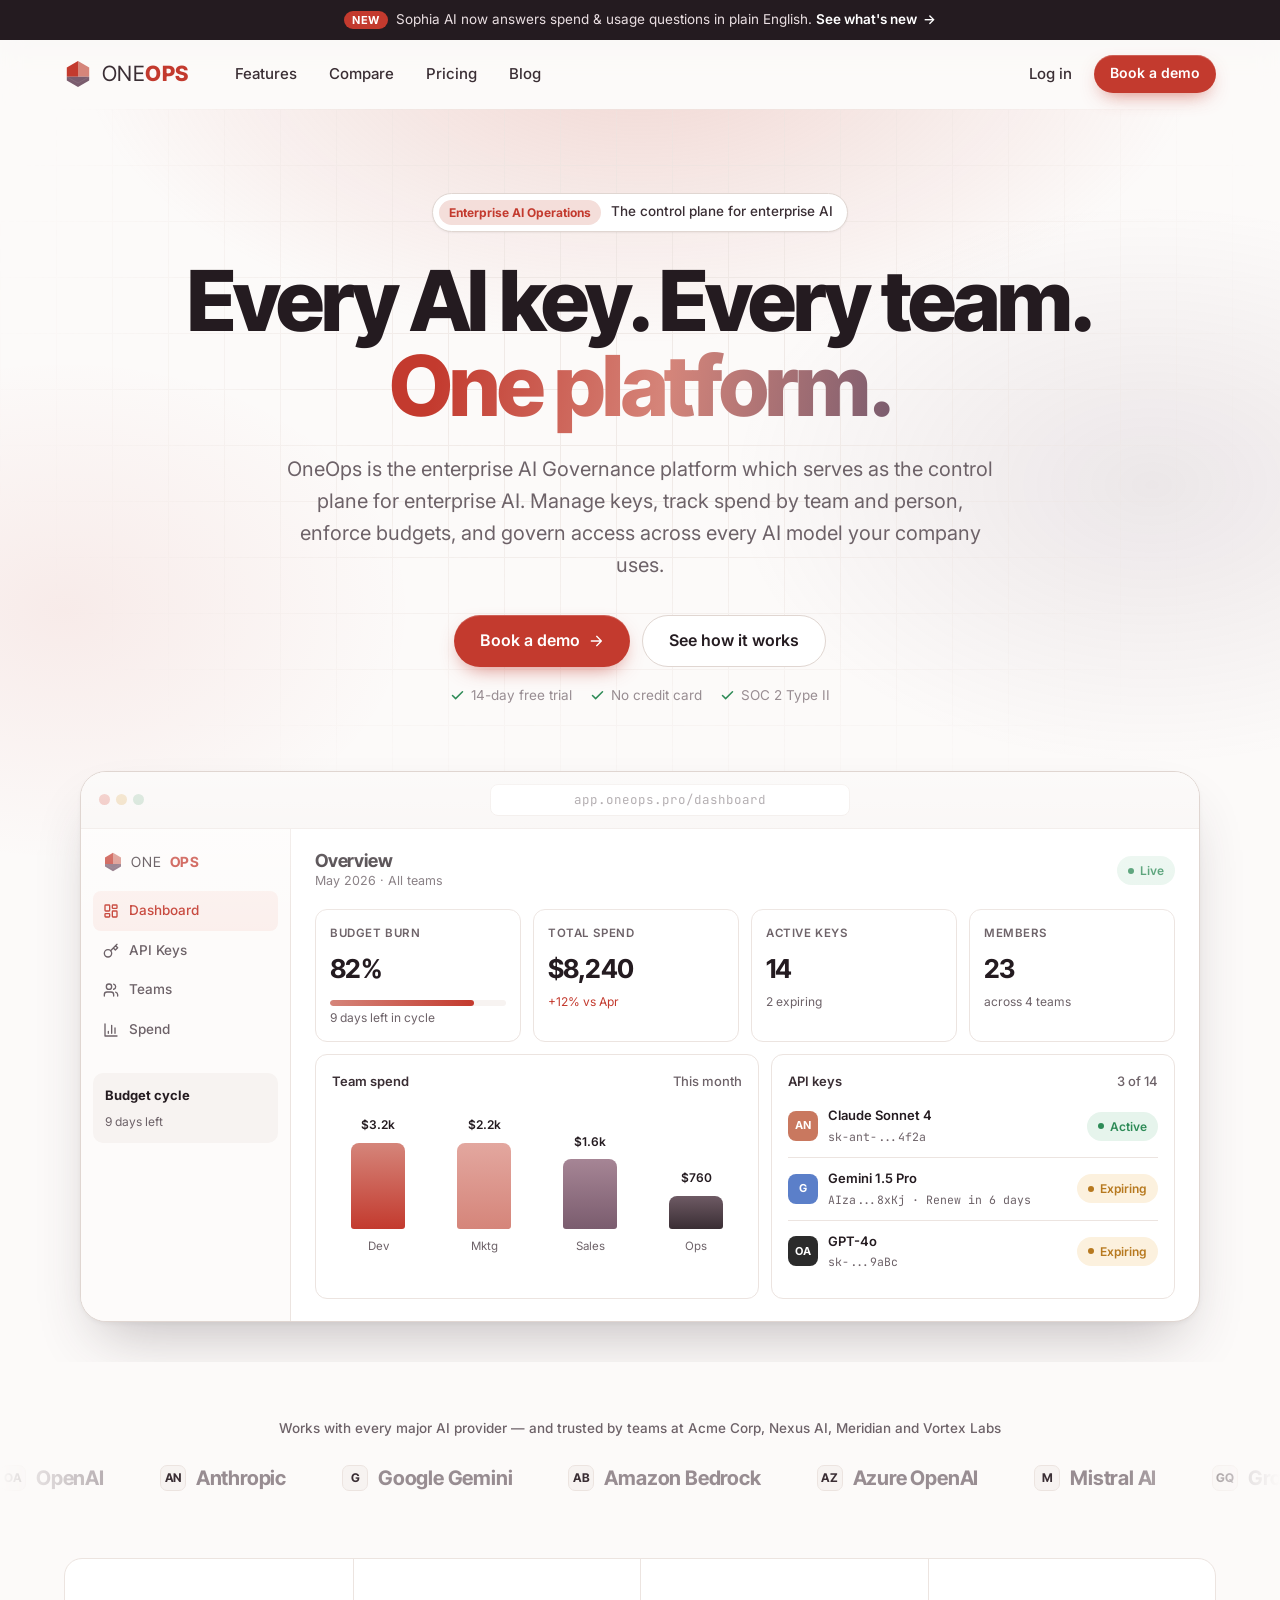
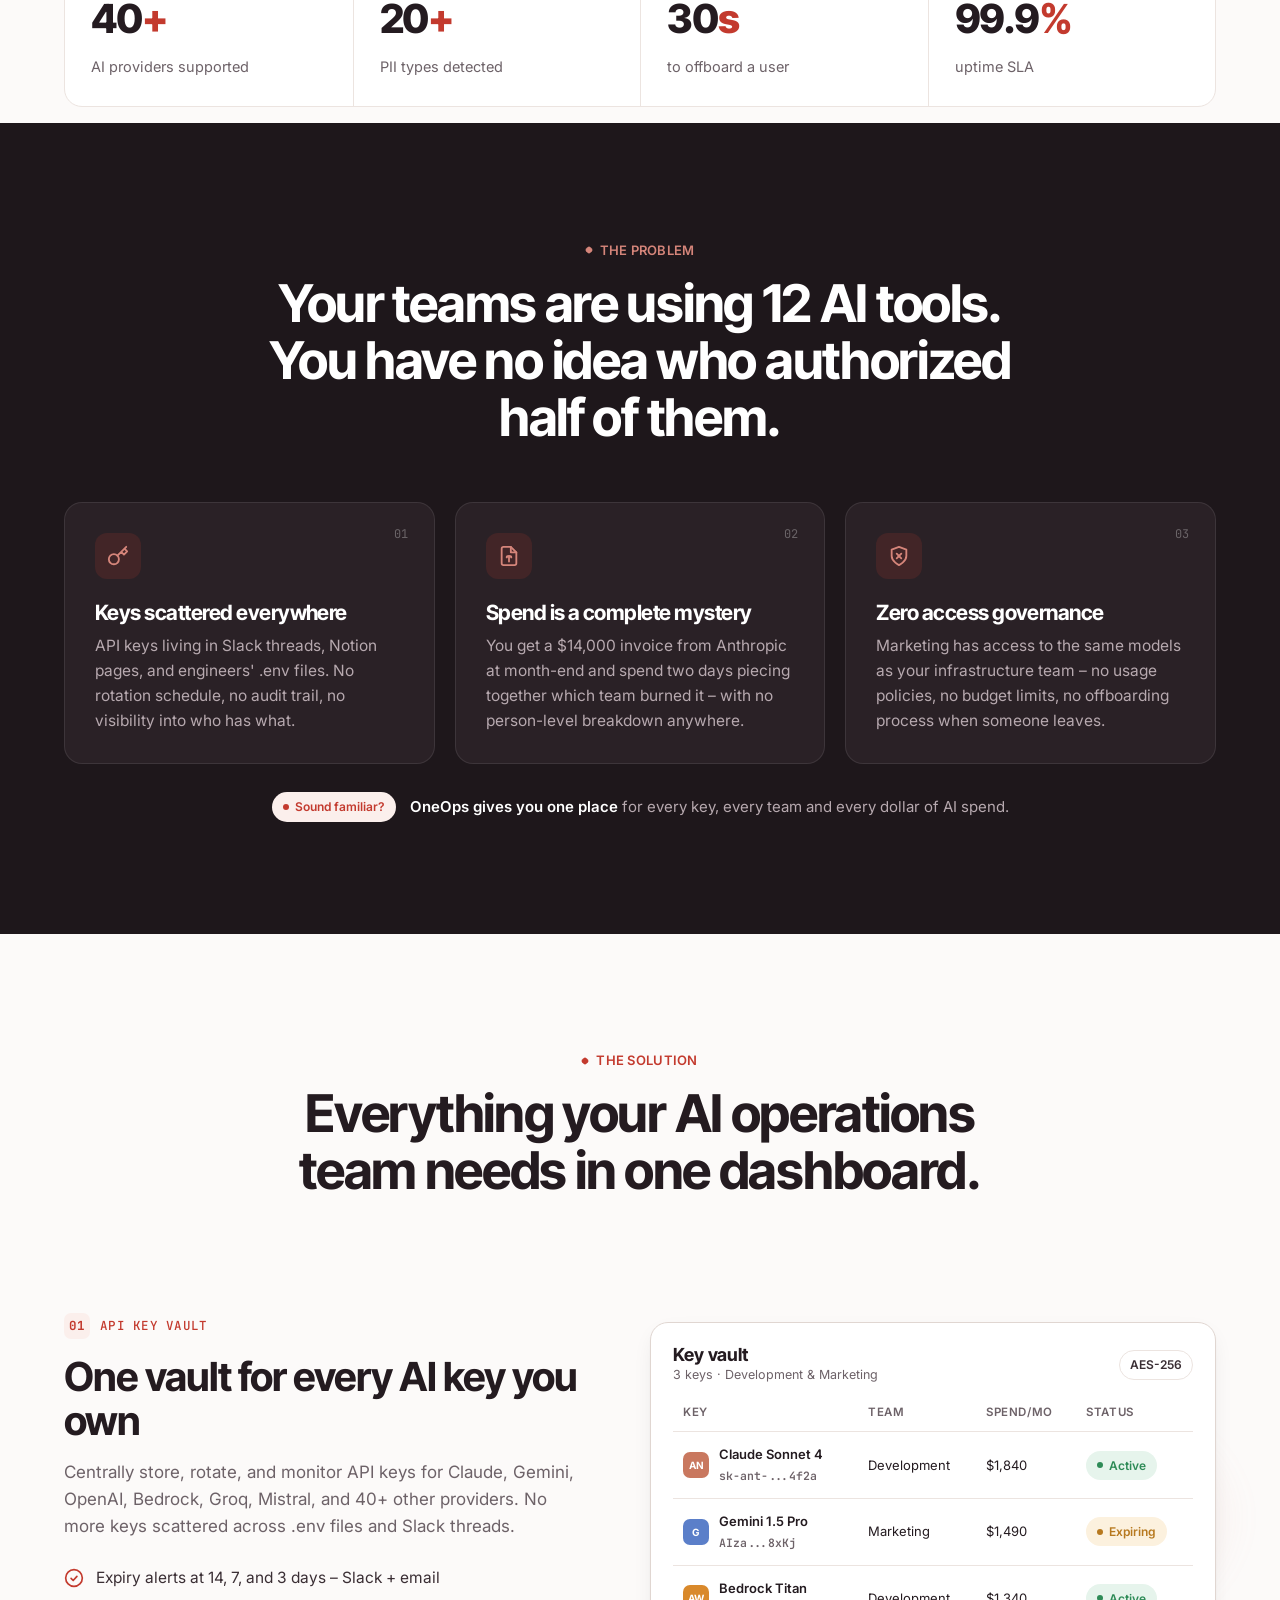
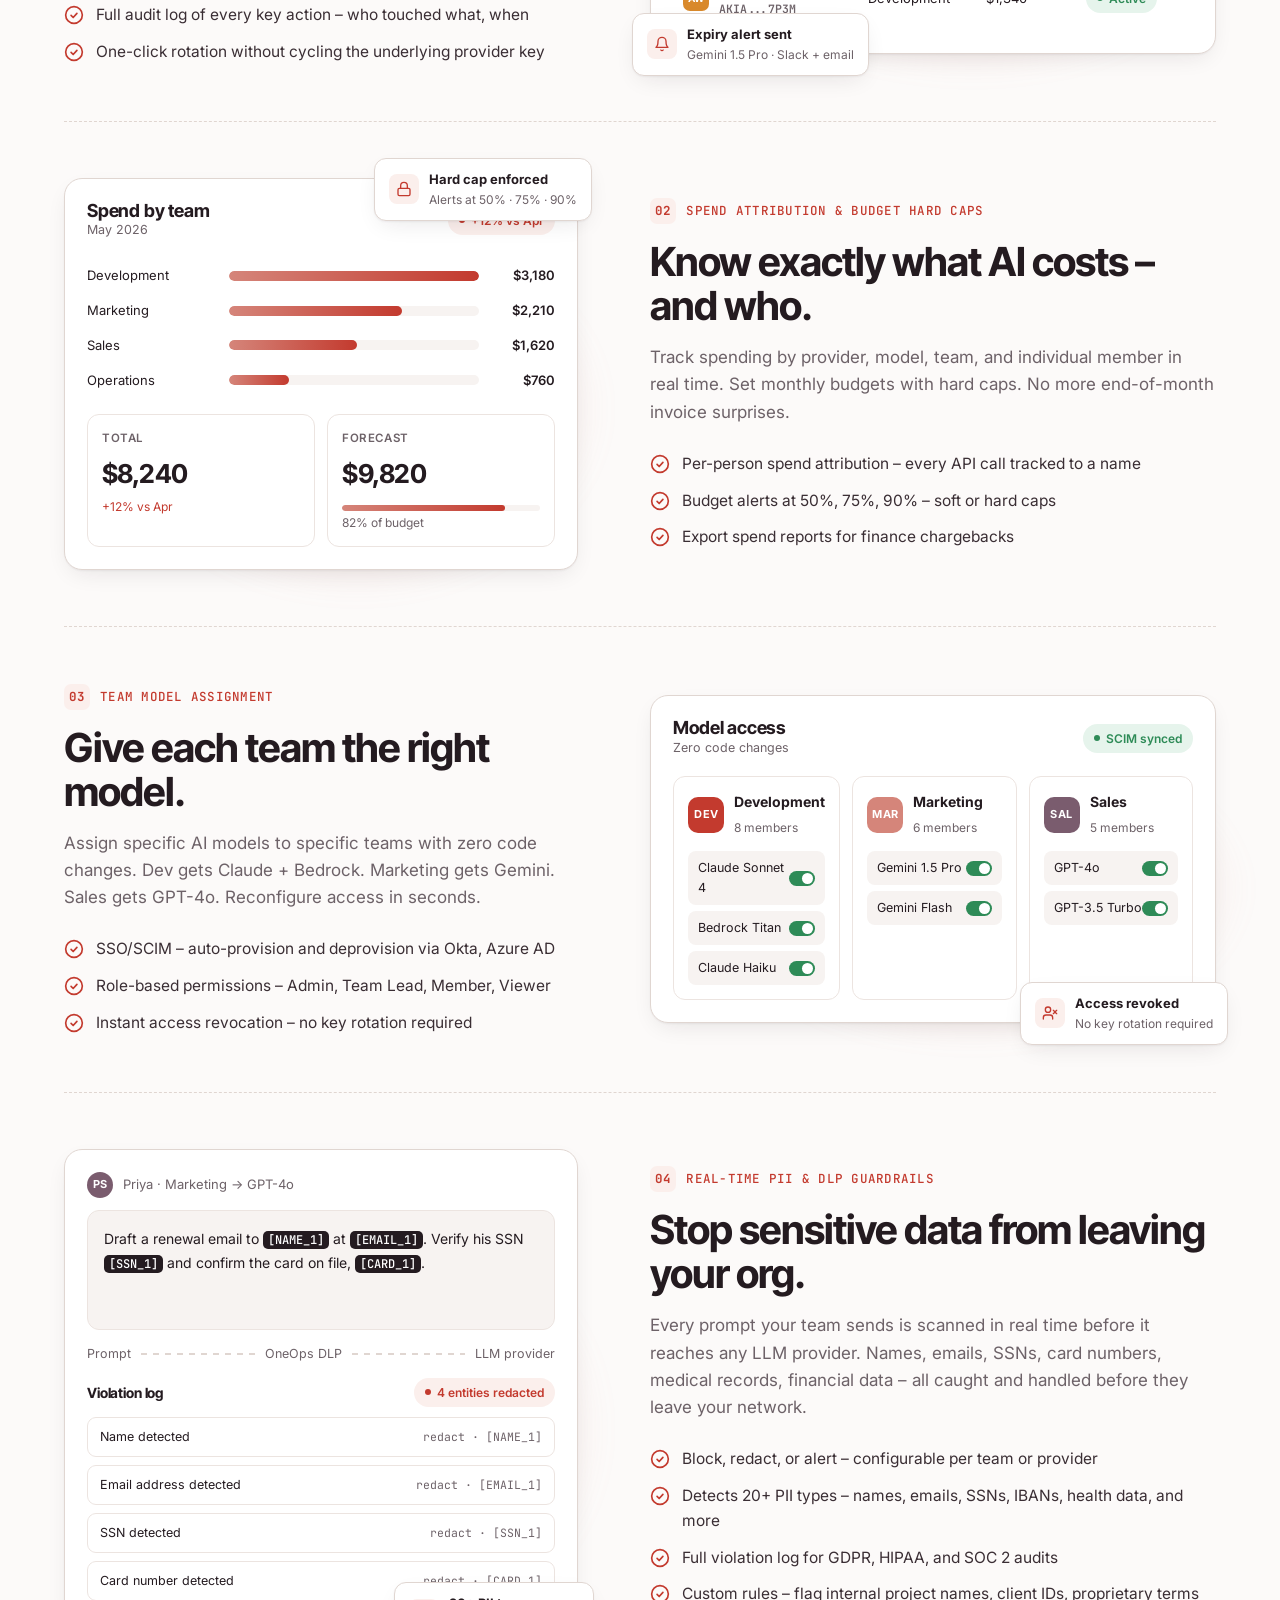
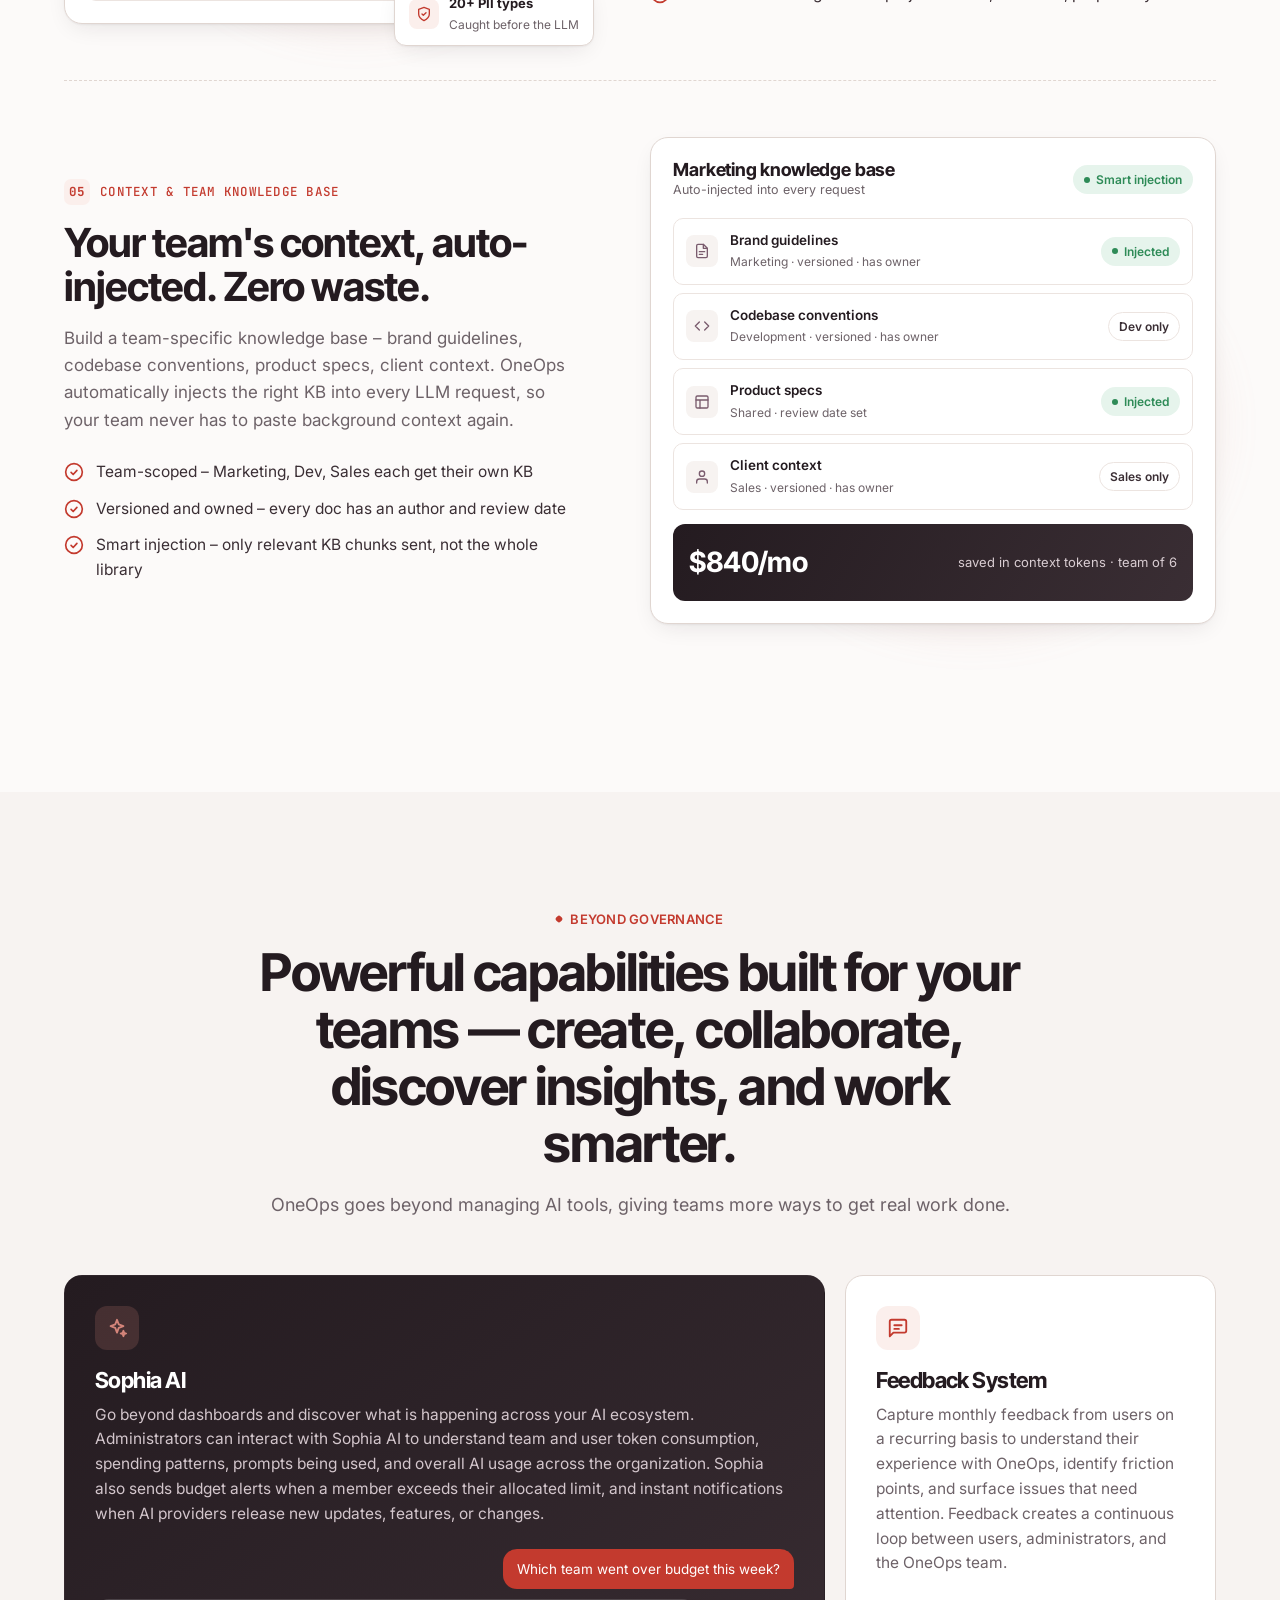
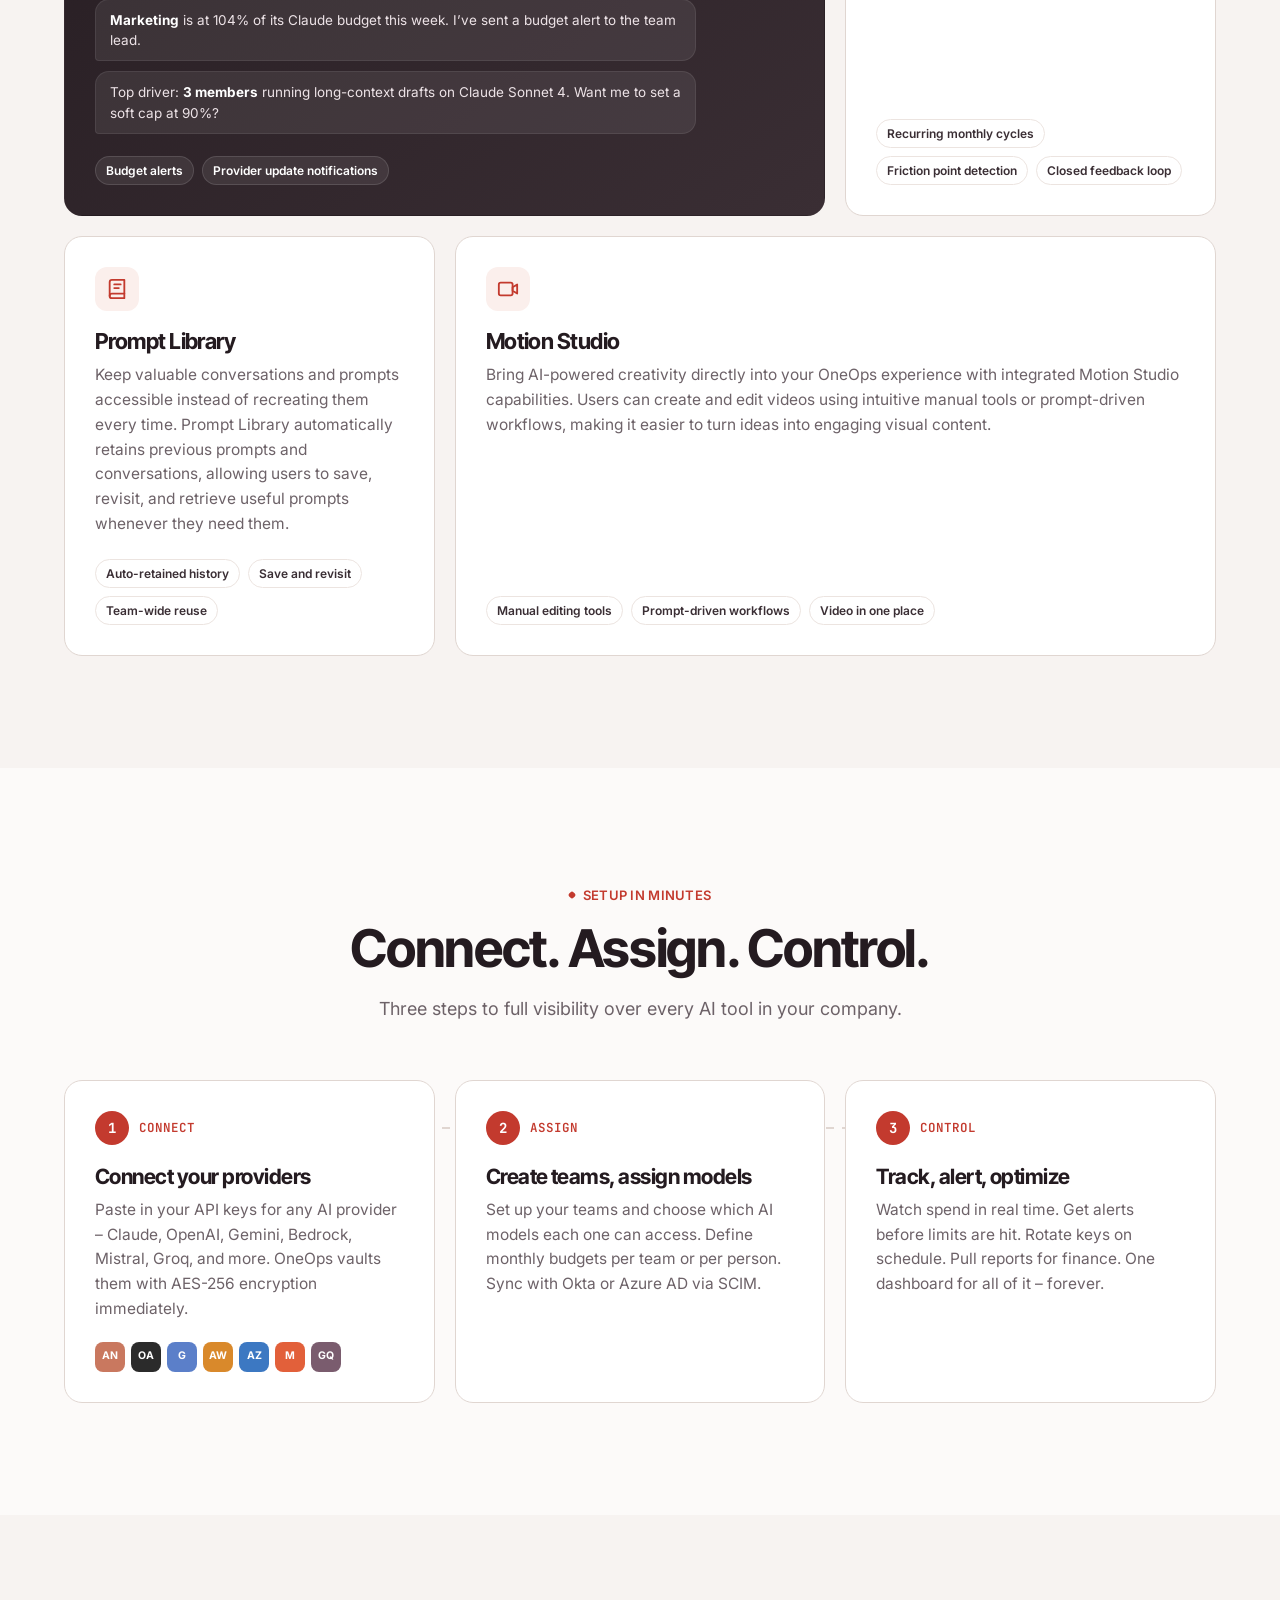
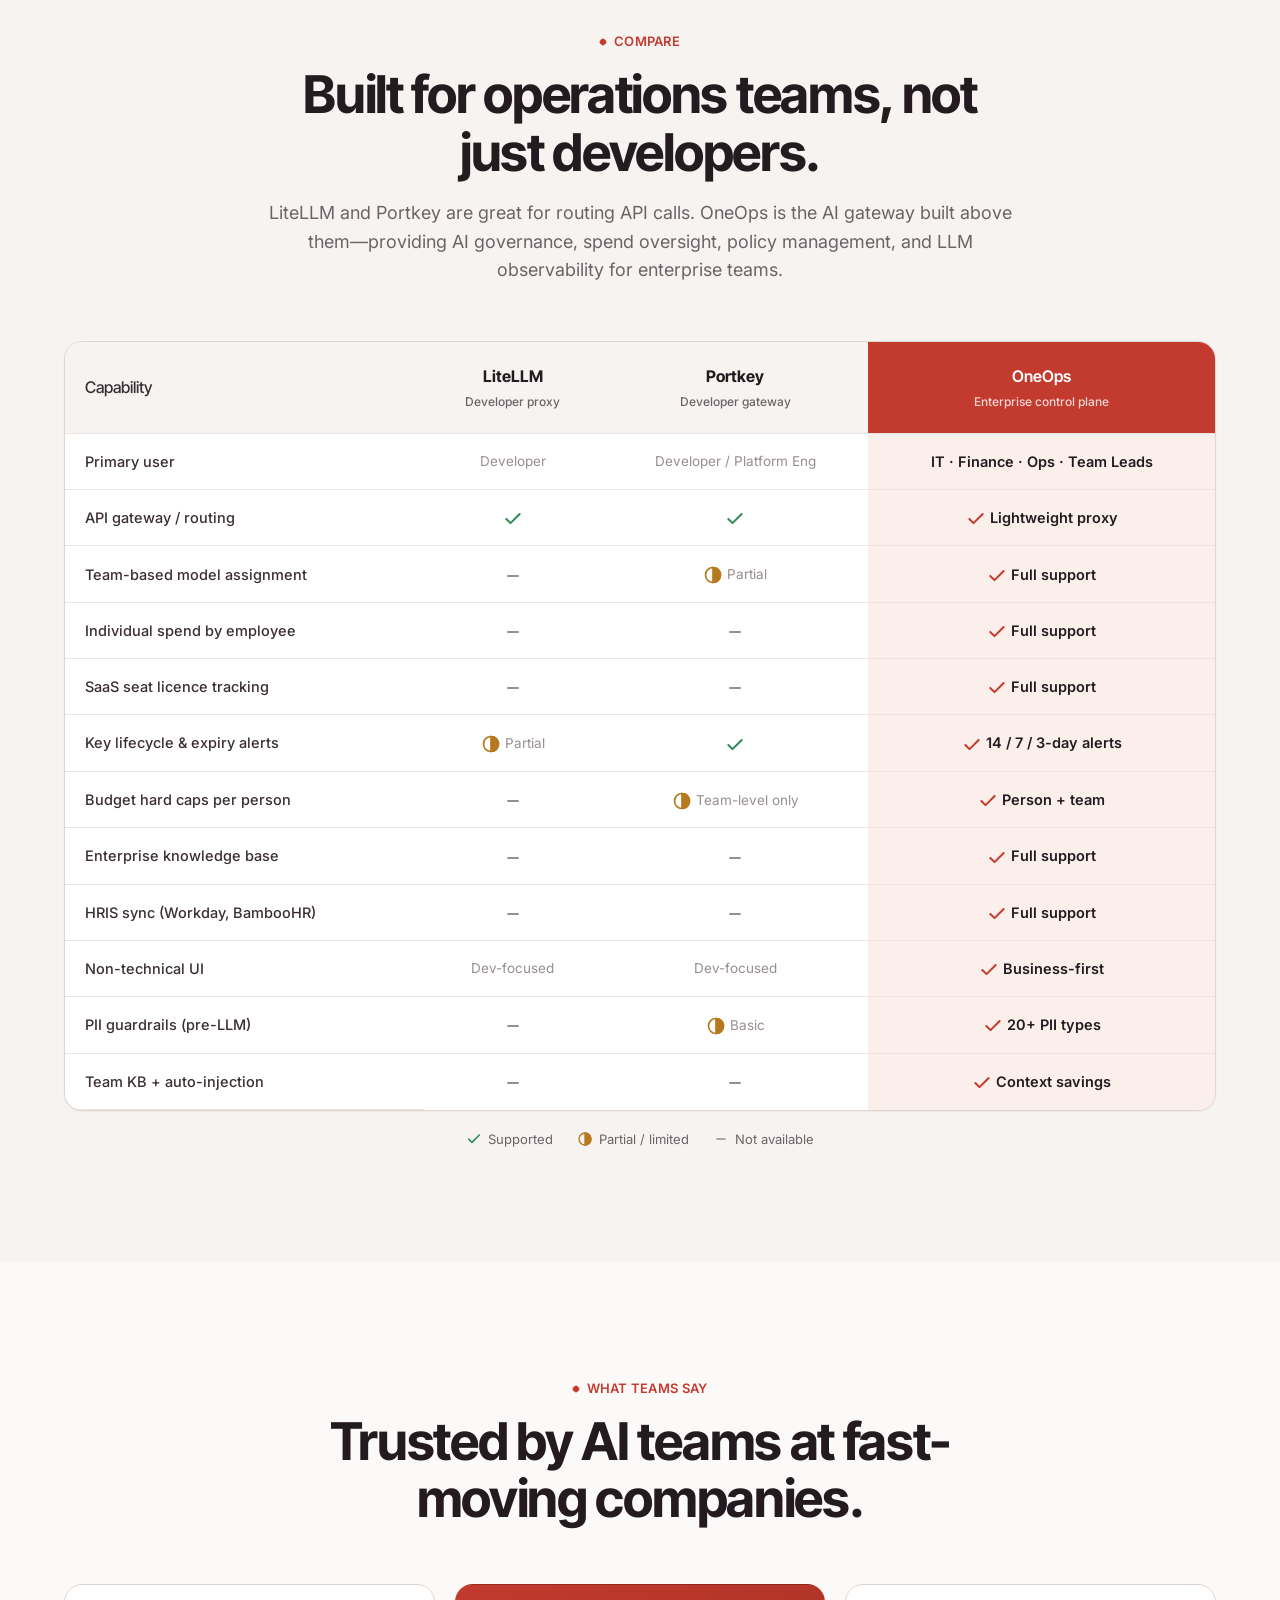
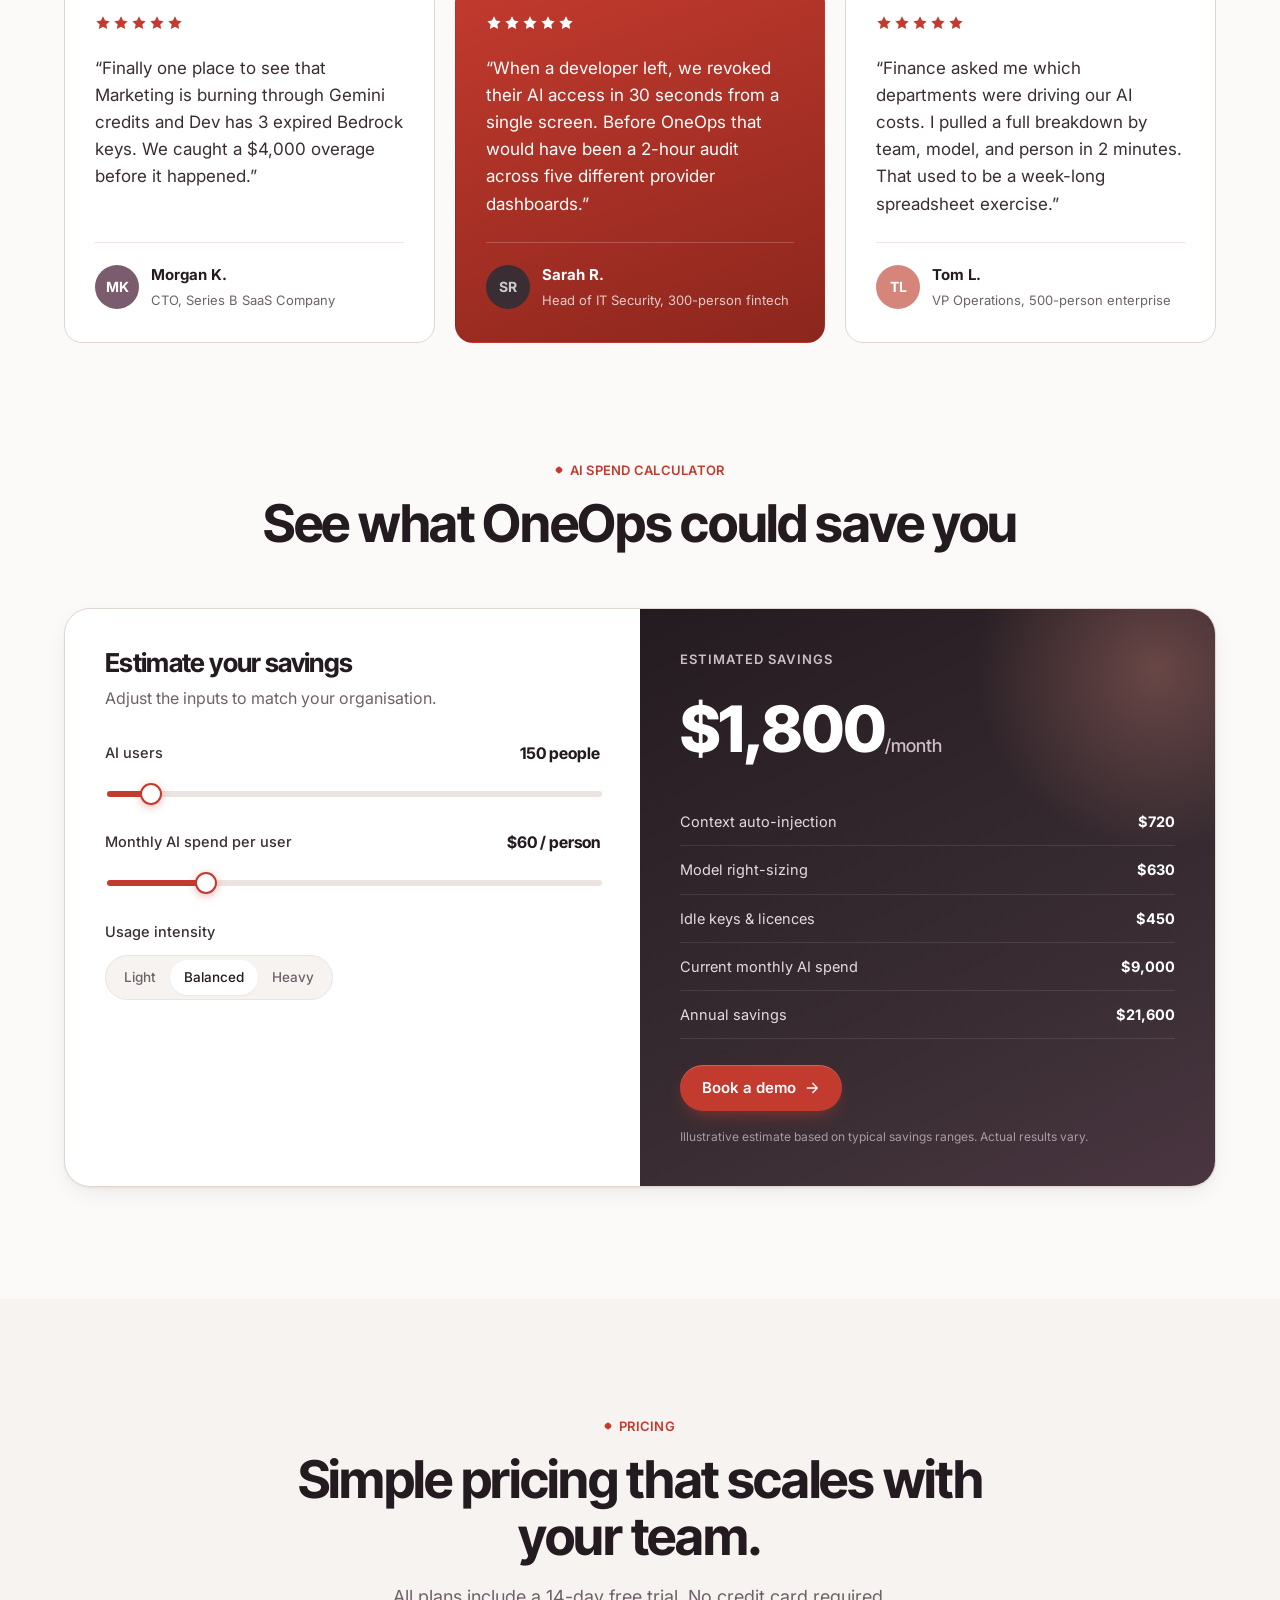
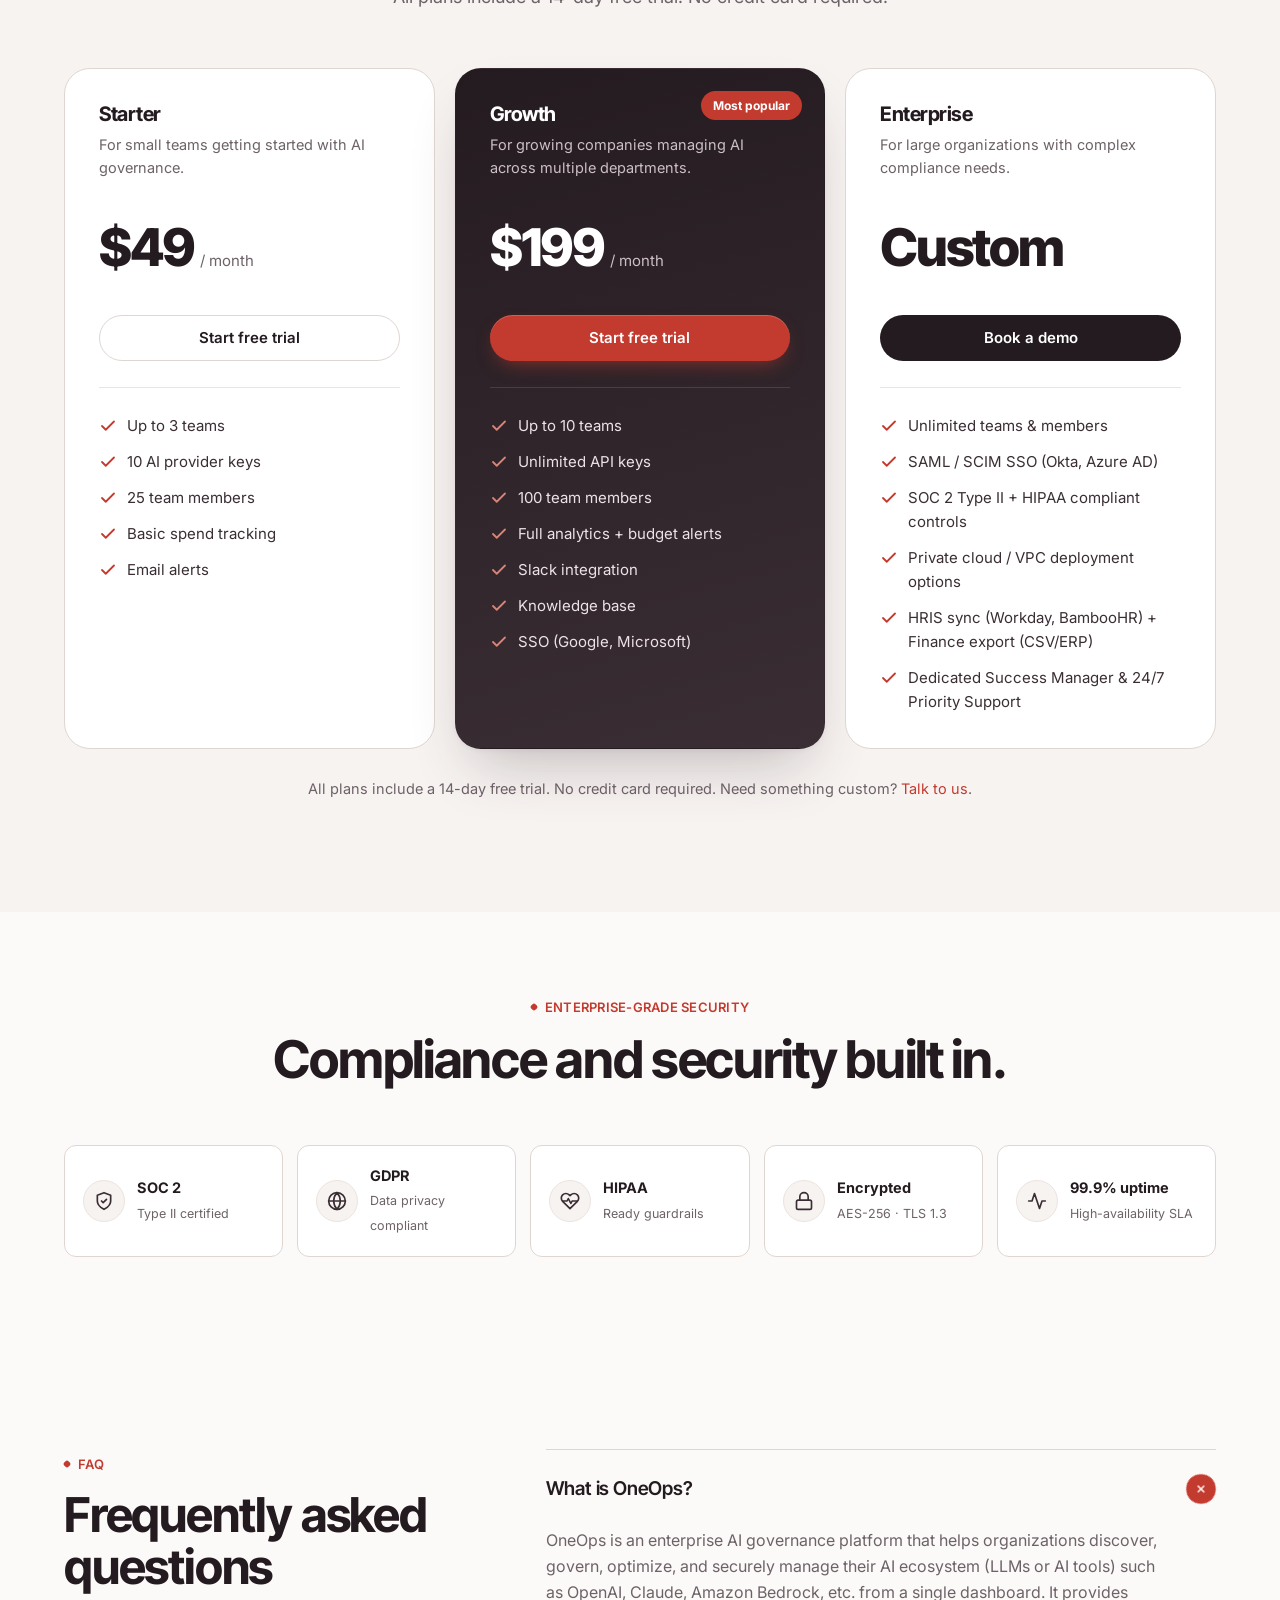
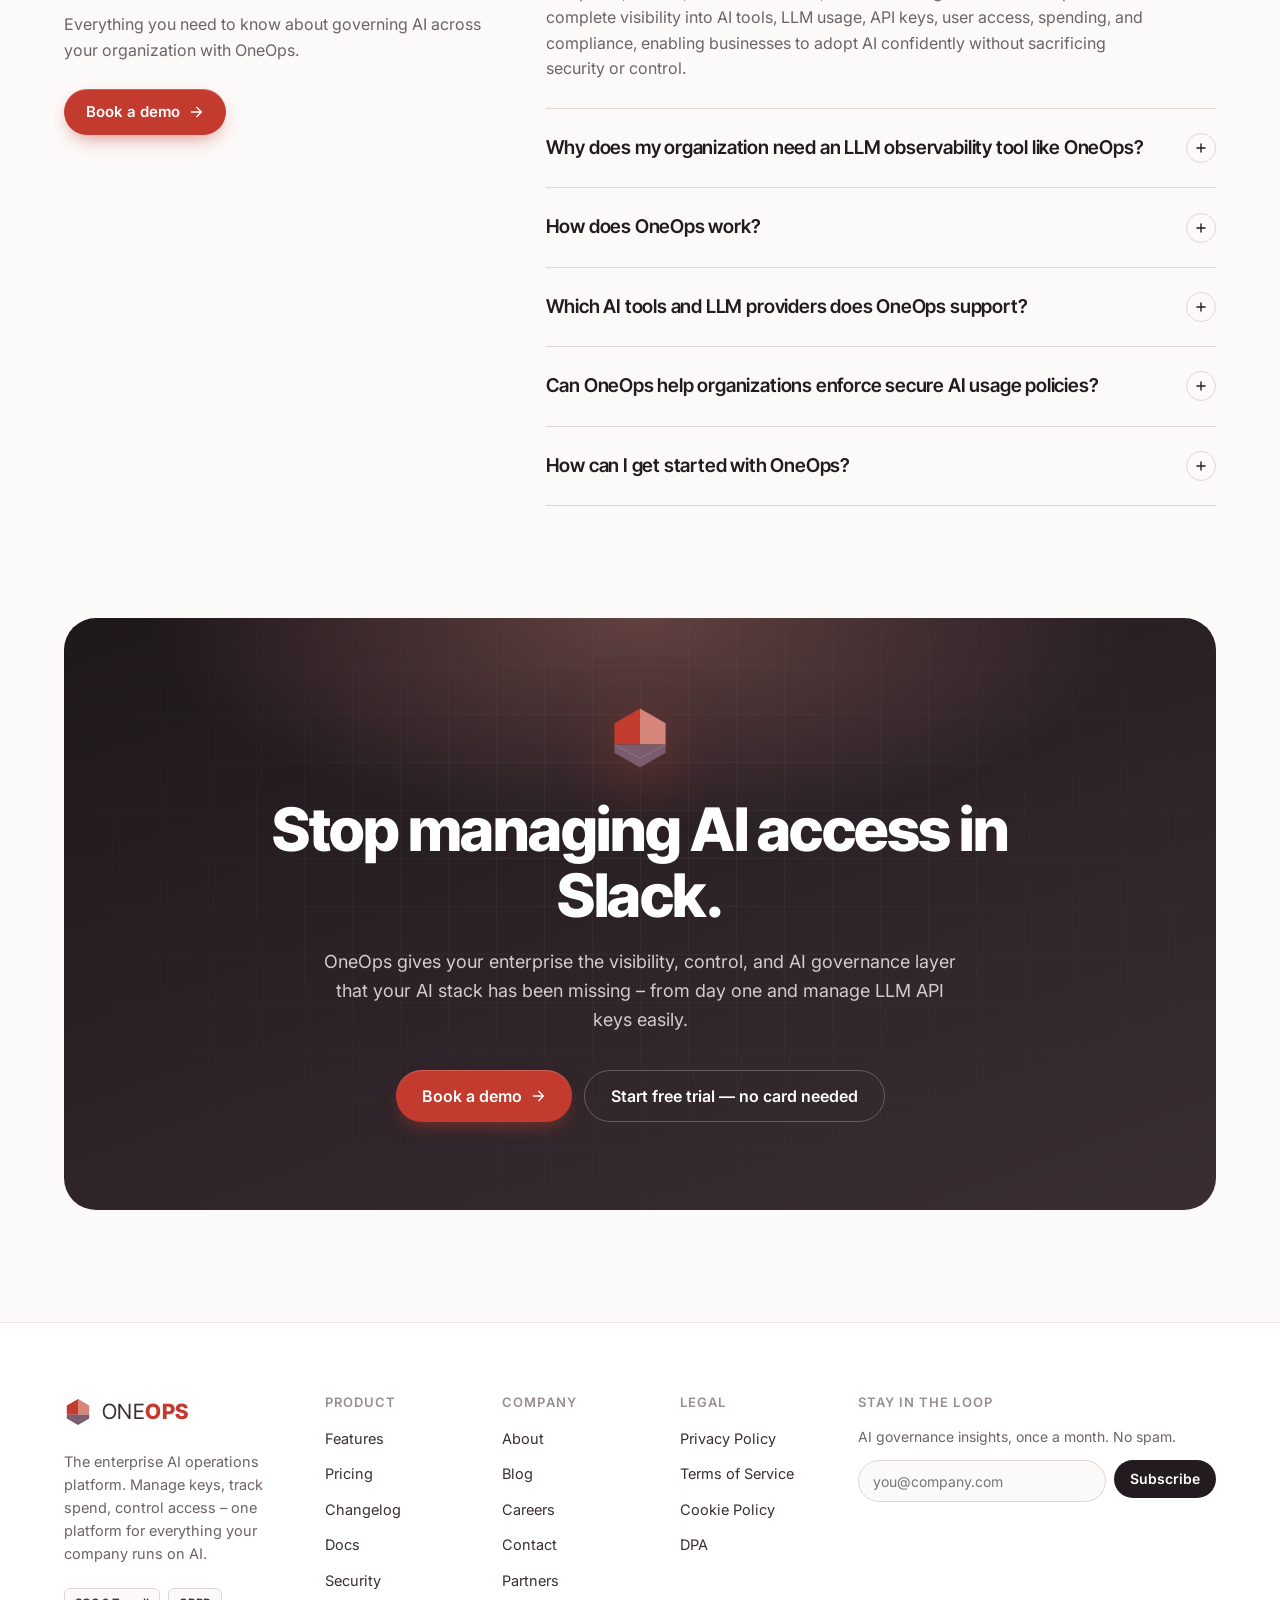
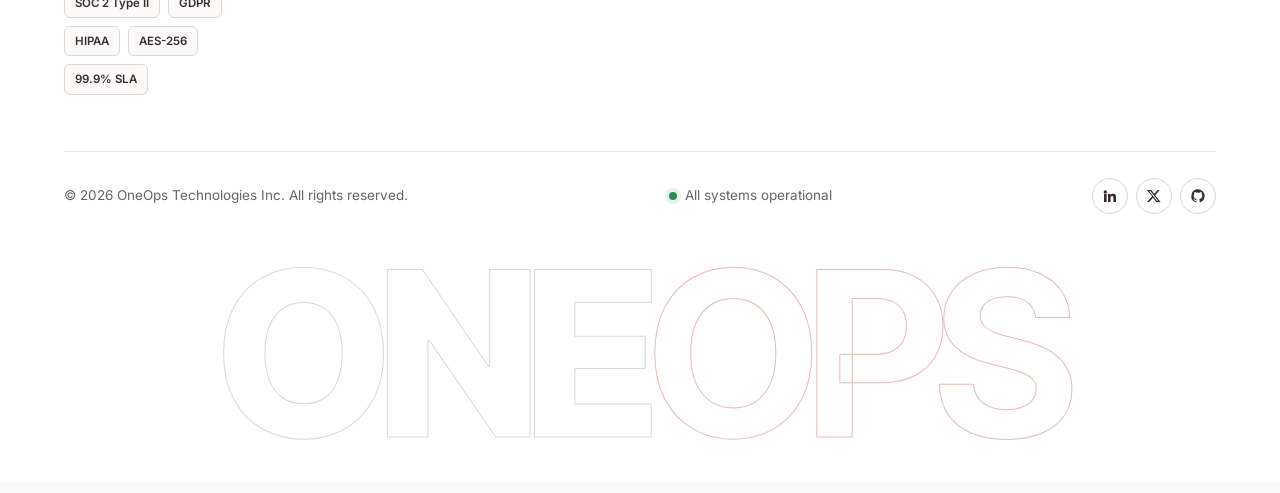
==== index.html @ 37ca9981 "Add OneOps marketing website (HTML/CSS/JS) Static site for OneOps, the enterprise AI governance plat" ====
<!DOCTYPE html>
<html lang="en">
<head>
<meta charset="utf-8">
<meta name="viewport" content="width=device-width, initial-scale=1">
<title>OneOps | Enterprise AI Governance Platform</title>
<meta name="description" content="OneOps is an AI governance platform designed to help organizations manage LLMs and AI tools responsibly, ensuring visibility, governance, and operational efficiency.">
<meta name="theme-color" content="#C33A2E">
<link rel="canonical" href="https://oneops.pro/">
<meta property="og:type" content="website">
<meta property="og:site_name" content="OneOps">
<meta property="og:url" content="https://oneops.pro/">
<meta property="og:title" content="OneOps | Enterprise AI Governance Platform">
<meta property="og:description" content="Every AI key. Every team. One platform. Manage keys, track spend by team and person, enforce budgets, and govern access across every AI model your company uses.">
<meta property="og:image" content="img/oneops-logo.png">
<meta name="twitter:card" content="summary_large_image">
<meta name="twitter:title" content="OneOps | Enterprise AI Governance Platform">
<meta name="twitter:description" content="OneOps is an AI governance platform designed to help organizations manage LLMs and AI tools responsibly, ensuring visibility, governance, and operational efficiency.">
<link rel="icon" type="image/png" href="img/favicon.png">
<link rel="preconnect" href="https://fonts.googleapis.com">
<link rel="preconnect" href="https://fonts.gstatic.com" crossorigin>
<link href="https://fonts.googleapis.com/css2?family=Inter:wght@400;500;600;700&family=Inter+Tight:wght@500;600;700;800&family=JetBrains+Mono:wght@400;500;600&display=swap" rel="stylesheet">
<link rel="stylesheet" href="css/style.css">
<script src="js/main.js" defer></script>
</head>
<body>

<div class="announce">
  <span class="tag">NEW</span><span class="hide-sm">Sophia AI now answers spend &amp; usage questions in plain English. </span><a href="index.html#beyond">See what's new <span aria-hidden="true">→</span></a>
</div>
<header class="nav" id="nav">
  <div class="container nav-inner">
    <a class="logo" href="index.html" aria-label="OneOps home">
      <svg viewBox="0 0 100 100" aria-hidden="true"><path d="M50 4 L90 27 L90 60 L50 60 Z" fill="#D5857A"/><path d="M50 4 L10 27 L10 60 L50 60 Z" fill="#C33A2E"/><path d="M10 60 L50 60 L90 60 L90 73 L50 96 L10 73 Z" fill="#7A5C6E"/><path d="M10 60 L50 82 L90 60" fill="none" stroke="#fff" stroke-opacity=".18" stroke-width="1.5"/></svg>
      <span>ONE</span><b>OPS</b>
    </a>
    <nav class="nav-links" aria-label="Primary">
      <a href="features.html">Features</a>
      <a href="index.html#compare">Compare</a>
      <a href="index.html#pricing">Pricing</a>
      <a href="blog.html">Blog</a>
    </nav>
    <div class="nav-cta">
      <a class="login" href="https://app.oneops.pro">Log in</a>
      <button class="btn btn-primary btn-sm" data-open-demo>Book a demo</button>
    </div>
    <button class="nav-toggle" aria-label="Open menu" aria-expanded="false"><span></span></button>
  </div>
</header>

<main id="main">

<!-- ================= HERO ================= -->
<section class="hero" aria-labelledby="hero-title">
  <div class="hero-bg"></div>
  <div class="hero-grid"></div>
  <div class="container">
    <div class="hero-copy">
      <span class="pill"><span class="dot">Enterprise AI Operations</span>The control plane for enterprise AI</span>
      <h1 id="hero-title">Every AI key. Every team. <span class="grad-text">One platform.</span></h1>
      <p class="lede">OneOps is the enterprise AI Governance platform which serves as the control plane for enterprise AI. Manage keys, track spend by team and person, enforce budgets, and govern access across every AI model your company uses.</p>
      <div class="hero-ctas">
        <button class="btn btn-primary" data-open-demo>Book a demo <svg viewBox="0 0 24 24" fill="none" stroke="currentColor" stroke-width="2" stroke-linecap="round" stroke-linejoin="round" aria-hidden="true"><path d="M5 12h14M13 5l7 7-7 7"/></svg></button>
        <a class="btn btn-ghost" href="#features">See how it works</a>
      </div>
      <div class="hero-note">
        <span><svg viewBox="0 0 24 24" fill="none" stroke="currentColor" stroke-width="2.4" stroke-linecap="round" stroke-linejoin="round" aria-hidden="true"><path d="M20 6L9 17l-5-5"/></svg>14-day free trial</span>
        <span><svg viewBox="0 0 24 24" fill="none" stroke="currentColor" stroke-width="2.4" stroke-linecap="round" stroke-linejoin="round" aria-hidden="true"><path d="M20 6L9 17l-5-5"/></svg>No credit card</span>
        <span><svg viewBox="0 0 24 24" fill="none" stroke="currentColor" stroke-width="2.4" stroke-linecap="round" stroke-linejoin="round" aria-hidden="true"><path d="M20 6L9 17l-5-5"/></svg>SOC 2 Type II</span>
      </div>
    </div>

    <!-- Dashboard mockup -->
    <div class="app-frame reveal" role="region" aria-label="OneOps dashboard preview">
      <div class="app-top">
        <div class="dots" aria-hidden="true"><i></i><i></i><i></i></div>
        <div class="app-url">app.oneops.pro/dashboard</div>
      </div>
      <div class="app-body">
        <div class="app-side">
          <div class="brand"><svg viewBox="0 0 100 100" aria-hidden="true"><path d="M50 4 L90 27 L90 60 L50 60 Z" fill="#D5857A"/><path d="M50 4 L10 27 L10 60 L50 60 Z" fill="#C33A2E"/><path d="M10 60 L50 60 L90 60 L90 73 L50 96 L10 73 Z" fill="#7A5C6E"/><path d="M10 60 L50 82 L90 60" fill="none" stroke="#fff" stroke-opacity=".18" stroke-width="1.5"/></svg><span>ONE</span><b>OPS</b></div>
          <button class="app-tab active" data-view="dashboard"><svg viewBox="0 0 24 24" fill="none" stroke="currentColor" stroke-width="2" stroke-linecap="round" stroke-linejoin="round" aria-hidden="true"><rect x="3" y="3" width="7" height="9" rx="1"/><rect x="14" y="3" width="7" height="5" rx="1"/><rect x="14" y="12" width="7" height="9" rx="1"/><rect x="3" y="16" width="7" height="5" rx="1"/></svg>Dashboard</button>
          <button class="app-tab" data-view="keys"><svg viewBox="0 0 24 24" fill="none" stroke="currentColor" stroke-width="2" stroke-linecap="round" stroke-linejoin="round" aria-hidden="true"><circle cx="7.5" cy="15.5" r="5.5"/><path d="M21 2l-9.6 9.6M15.5 7.5l3 3L22 7l-3-3"/></svg>API Keys</button>
          <button class="app-tab" data-view="teams"><svg viewBox="0 0 24 24" fill="none" stroke="currentColor" stroke-width="2" stroke-linecap="round" stroke-linejoin="round" aria-hidden="true"><path d="M16 21v-2a4 4 0 0 0-4-4H6a4 4 0 0 0-4 4v2"/><circle cx="9" cy="7" r="4"/><path d="M22 21v-2a4 4 0 0 0-3-3.87M16 3.13a4 4 0 0 1 0 7.75"/></svg>Teams</button>
          <button class="app-tab" data-view="spend"><svg viewBox="0 0 24 24" fill="none" stroke="currentColor" stroke-width="2" stroke-linecap="round" stroke-linejoin="round" aria-hidden="true"><path d="M3 3v18h18"/><path d="M18 17V9M13 17V5M8 17v-3"/></svg>Spend</button>
          <div class="side-foot"><b>Budget cycle</b>9 days left</div>
        </div>
        <div class="app-main">

          <!-- Dashboard view -->
          <div class="app-view active" data-view="dashboard">
            <div class="view-head">
              <div><h4>Overview</h4><div class="sub">May 2026 · All teams</div></div>
              <span class="chip ok">Live</span>
            </div>
            <div class="stat-row">
              <div class="stat">
                <div class="k">Budget burn</div>
                <div class="v">82%</div>
                <div class="meter"><i data-w="82"></i></div>
                <div class="d">9 days left in cycle</div>
              </div>
              <div class="stat">
                <div class="k">Total spend</div>
                <div class="v"><span data-count="8240" data-prefix="$">$8,240</span></div>
                <div class="d up">+12% vs Apr</div>
              </div>
              <div class="stat">
                <div class="k">Active keys</div>
                <div class="v"><span data-count="14">14</span></div>
                <div class="d">2 expiring</div>
              </div>
              <div class="stat">
                <div class="k">Members</div>
                <div class="v"><span data-count="23">23</span></div>
                <div class="d">across 4 teams</div>
              </div>
            </div>
            <div class="panels">
              <div class="panel">
                <h5>Team spend <span>This month</span></h5>
                <div class="bars">
                  <div class="bar"><b>$3.2k</b><i data-h="100"></i><span>Dev</span></div>
                  <div class="bar"><b>$2.2k</b><i data-h="69"></i><span>Mktg</span></div>
                  <div class="bar"><b>$1.6k</b><i data-h="50"></i><span>Sales</span></div>
                  <div class="bar"><b>$760</b><i data-h="24"></i><span>Ops</span></div>
                </div>
              </div>
              <div class="panel">
                <h5>API keys <span>3 of 14</span></h5>
                <ul class="keylist">
                  <li><span class="prov p-anth" aria-hidden="true">AN</span><div class="meta"><b>Claude Sonnet 4</b><code>sk-ant-...4f2a</code></div><span class="chip ok">Active</span></li>
                  <li><span class="prov p-goog" aria-hidden="true">G</span><div class="meta"><b>Gemini 1.5 Pro</b><code>AIza...8xKj · Renew in 6 days</code></div><span class="chip warn">Expiring</span></li>
                  <li><span class="prov p-oai" aria-hidden="true">OA</span><div class="meta"><b>GPT-4o</b><code>sk-...9aBc</code></div><span class="chip warn">Expiring</span></li>
                </ul>
              </div>
            </div>
          </div>

          <!-- Keys view -->
          <div class="app-view" data-view="keys">
            <div class="view-head">
              <div><h4>API Keys</h4><div class="sub">14 active · 2 expiring</div></div>
              <span class="chip">Vault · AES-256</span>
            </div>
            <div class="table-wrap">
              <table class="table">
                <thead><tr><th scope="col">Key</th><th scope="col">Team</th><th scope="col">Spend/mo</th><th scope="col">Status</th></tr></thead>
                <tbody>
                  <tr><td><div class="name"><span class="p-anth" aria-hidden="true" style="width:26px;height:26px;border-radius:7px;display:grid;place-items:center;font-size:10px;font-weight:700;color:#fff;flex:none">AN</span><div>Claude Sonnet 4<br><code>sk-ant-...4f2a</code></div></div></td><td>Development</td><td>$1,840</td><td><span class="chip ok">Active</span></td></tr>
                  <tr><td><div class="name"><span class="p-goog" aria-hidden="true" style="width:26px;height:26px;border-radius:7px;display:grid;place-items:center;font-size:10px;font-weight:700;color:#fff;flex:none">G</span><div>Gemini 1.5 Pro<br><code>AIza...8xKj</code></div></div></td><td>Marketing</td><td>$1,490</td><td><span class="chip warn">Expiring</span></td></tr>
                  <tr><td><div class="name"><span class="p-aws" aria-hidden="true" style="width:26px;height:26px;border-radius:7px;display:grid;place-items:center;font-size:10px;font-weight:700;color:#fff;flex:none">AW</span><div>Bedrock Titan<br><code>AKIA...7P3M</code></div></div></td><td>Development</td><td>$1,340</td><td><span class="chip ok">Active</span></td></tr>
                  <tr><td><div class="name"><span class="p-oai" aria-hidden="true" style="width:26px;height:26px;border-radius:7px;display:grid;place-items:center;font-size:10px;font-weight:700;color:#fff;flex:none">OA</span><div>GPT-4o<br><code>sk-...9aBc</code></div></div></td><td>Sales</td><td>$1,120</td><td><span class="chip warn">Expiring</span></td></tr>
                  <tr><td><div class="name"><span class="p-mis" aria-hidden="true" style="width:26px;height:26px;border-radius:7px;display:grid;place-items:center;font-size:10px;font-weight:700;color:#fff;flex:none">M</span><div>Mistral Large<br><code>mst-...2dQe</code></div></div></td><td>Operations</td><td>$410</td><td><span class="chip ok">Active</span></td></tr>
                </tbody>
              </table>
            </div>
          </div>

          <!-- Teams view -->
          <div class="app-view" data-view="teams">
            <div class="view-head">
              <div><h4>Teams &amp; model access</h4><div class="sub">4 teams · 23 members</div></div>
              <span class="chip ok">SCIM synced</span>
            </div>
            <div class="team-grid">
              <div class="team-card">
                <div class="t"><div class="badge" style="background:var(--red)" aria-hidden="true">DEV</div><div><b>Development</b><span>8 members</span></div></div>
                <div class="models"><span>Claude Sonnet 4 <i class="toggle" aria-label="Enabled"></i></span><span>Bedrock Titan <i class="toggle" aria-label="Enabled"></i></span><span>Claude Haiku <i class="toggle" aria-label="Enabled"></i></span></div>
              </div>
              <div class="team-card">
                <div class="t"><div class="badge" style="background:var(--salmon)" aria-hidden="true">MAR</div><div><b>Marketing</b><span>6 members</span></div></div>
                <div class="models"><span>Gemini 1.5 Pro <i class="toggle" aria-label="Enabled"></i></span><span>Gemini Flash <i class="toggle" aria-label="Enabled"></i></span></div>
              </div>
              <div class="team-card">
                <div class="t"><div class="badge" style="background:var(--mauve)" aria-hidden="true">SAL</div><div><b>Sales</b><span>5 members</span></div></div>
                <div class="models"><span>GPT-4o <i class="toggle" aria-label="Enabled"></i></span><span>GPT-3.5 Turbo <i class="toggle" aria-label="Enabled"></i></span></div>
              </div>
            </div>
          </div>

          <!-- Spend view -->
          <div class="app-view" data-view="spend">
            <div class="view-head">
              <div><h4>Spend by provider</h4><div class="sub">May 2026 · All teams</div></div>
              <span class="chip red">82% of budget</span>
            </div>
            <ul class="hbars">
              <li><span>OpenAI</span><span class="track"><i data-w="100"></i></span><b>$4,120</b></li>
              <li><span>Claude</span><span class="track"><i data-w="81"></i></span><b>$3,340</b></li>
              <li><span>Gemini</span><span class="track"><i data-w="43"></i></span><b>$1,780</b></li>
              <li><span>Bedrock</span><span class="track"><i data-w="33"></i></span><b>$1,340</b></li>
              <li><span>Azure</span><span class="track"><i data-w="27"></i></span><b>$1,105</b></li>
            </ul>
            <div class="alert-box" role="note">
              <svg viewBox="0 0 24 24" fill="none" stroke="currentColor" stroke-width="2" stroke-linecap="round" stroke-linejoin="round" aria-hidden="true"><path d="M10.29 3.86L1.82 18a2 2 0 0 0 1.71 3h16.94a2 2 0 0 0 1.71-3L13.71 3.86a2 2 0 0 0-3.42 0z"/><path d="M12 9v4M12 17h.01"/></svg>
              <div><b>Marketing · Claude budget 82% used</b> — projected to exceed in 6 days</div>
            </div>
          </div>

        </div>
      </div>
    </div>
  </div>
</section>

<!-- ================= LOGOS ================= -->
<section class="logos" aria-label="Supported providers and customers">
  <div class="container">
    <p>Works with every major AI provider — and trusted by teams at Acme Corp, Nexus AI, Meridian and Vortex Labs</p>
  </div>
  <div class="marquee">
    <div class="marquee-track">
      <span class="marquee-item"><i aria-hidden="true">OA</i>OpenAI</span>
      <span class="marquee-item"><i aria-hidden="true">AN</i>Anthropic</span>
      <span class="marquee-item"><i aria-hidden="true">G</i>Google Gemini</span>
      <span class="marquee-item"><i aria-hidden="true">AB</i>Amazon Bedrock</span>
      <span class="marquee-item"><i aria-hidden="true">AZ</i>Azure OpenAI</span>
      <span class="marquee-item"><i aria-hidden="true">M</i>Mistral AI</span>
      <span class="marquee-item"><i aria-hidden="true">GQ</i>Groq</span>
      <span class="marquee-item"><i aria-hidden="true">C</i>Cohere</span>
      <span class="marquee-item"><i aria-hidden="true">ML</i>Meta Llama</span>
      <span class="marquee-item"><i aria-hidden="true">DS</i>DeepSeek</span>
      <span class="marquee-item" aria-hidden="true"><i>OA</i>OpenAI</span>
      <span class="marquee-item" aria-hidden="true"><i>AN</i>Anthropic</span>
      <span class="marquee-item" aria-hidden="true"><i>G</i>Google Gemini</span>
      <span class="marquee-item" aria-hidden="true"><i>AB</i>Amazon Bedrock</span>
      <span class="marquee-item" aria-hidden="true"><i>AZ</i>Azure OpenAI</span>
      <span class="marquee-item" aria-hidden="true"><i>M</i>Mistral AI</span>
      <span class="marquee-item" aria-hidden="true"><i>GQ</i>Groq</span>
      <span class="marquee-item" aria-hidden="true"><i>C</i>Cohere</span>
      <span class="marquee-item" aria-hidden="true"><i>ML</i>Meta Llama</span>
      <span class="marquee-item" aria-hidden="true"><i>DS</i>DeepSeek</span>
    </div>
  </div>
</section>

<!-- ================= STATS ================= -->
<section class="stats-band" aria-label="OneOps at a glance">
  <div class="container">
    <div class="stats-grid reveal">
      <div><div class="n"><span data-count="40">40</span><em>+</em></div><div class="l">AI providers supported</div></div>
      <div><div class="n"><span data-count="20">20</span><em>+</em></div><div class="l">PII types detected</div></div>
      <div><div class="n"><span data-count="30">30</span><em>s</em></div><div class="l">to offboard a user</div></div>
      <div><div class="n"><span data-count="99.9" data-decimals="1">99.9</span><em>%</em></div><div class="l">uptime SLA</div></div>
    </div>
  </div>
</section>

<!-- ================= PROBLEM ================= -->
<section class="section dark" id="problem" aria-labelledby="problem-title">
  <div class="container">
    <div class="section-head reveal">
      <span class="eyebrow">The problem</span>
      <h2 id="problem-title">Your teams are using 12 AI tools. You have no idea who authorized half of them.</h2>
    </div>
    <div class="problem-grid">
      <article class="problem-card reveal">
        <span class="num">01</span>
        <div class="ic"><svg viewBox="0 0 24 24" fill="none" stroke="currentColor" stroke-width="2" stroke-linecap="round" stroke-linejoin="round" aria-hidden="true"><circle cx="7.5" cy="15.5" r="5.5"/><path d="M21 2l-9.6 9.6M15.5 7.5l3 3L22 7l-3-3"/></svg></div>
        <h3>Keys scattered everywhere</h3>
        <p>API keys living in Slack threads, Notion pages, and engineers' .env files. No rotation schedule, no audit trail, no visibility into who has what.</p>
      </article>
      <article class="problem-card reveal d1">
        <span class="num">02</span>
        <div class="ic"><svg viewBox="0 0 24 24" fill="none" stroke="currentColor" stroke-width="2" stroke-linecap="round" stroke-linejoin="round" aria-hidden="true"><path d="M14 2H6a2 2 0 0 0-2 2v16a2 2 0 0 0 2 2h12a2 2 0 0 0 2-2V8z"/><path d="M14 2v6h6M12 18v-6M9.5 13.5c0-.8.9-1.5 2.5-1.5s2.5.7 2.5 1.5"/></svg></div>
        <h3>Spend is a complete mystery</h3>
        <p>You get a $14,000 invoice from Anthropic at month-end and spend two days piecing together which team burned it – with no person-level breakdown anywhere.</p>
      </article>
      <article class="problem-card reveal d2">
        <span class="num">03</span>
        <div class="ic"><svg viewBox="0 0 24 24" fill="none" stroke="currentColor" stroke-width="2" stroke-linecap="round" stroke-linejoin="round" aria-hidden="true"><path d="M12 22s8-4 8-10V5l-8-3-8 3v7c0 6 8 10 8 10z"/><path d="M9.5 9.5l5 5M14.5 9.5l-5 5"/></svg></div>
        <h3>Zero access governance</h3>
        <p>Marketing has access to the same models as your infrastructure team – no usage policies, no budget limits, no offboarding process when someone leaves.</p>
      </article>
    </div>
    <p class="problem-quote reveal"><span class="chip red">Sound familiar?</span> <span><strong>OneOps gives you one place</strong> for every key, every team and every dollar of AI spend.</span></p>
  </div>
</section>

<!-- ================= SOLUTION / FEATURES ================= -->
<section class="section" id="features" aria-labelledby="features-title">
  <div class="container">
    <div class="section-head reveal">
      <span class="eyebrow">The solution</span>
      <h2 id="features-title">Everything your AI operations team needs in one dashboard.</h2>
    </div>

    <!-- 01 Key vault -->
    <div class="feature">
      <div class="feature-copy reveal">
        <span class="tagline"><b>01</b>API KEY VAULT</span>
        <h3>One vault for every AI key you own</h3>
        <p>Centrally store, rotate, and monitor API keys for Claude, Gemini, OpenAI, Bedrock, Groq, Mistral, and 40+ other providers. No more keys scattered across .env files and Slack threads.</p>
        <ul class="checks">
          <li><svg viewBox="0 0 24 24" fill="none" stroke="currentColor" stroke-width="2" stroke-linecap="round" stroke-linejoin="round" aria-hidden="true"><circle cx="12" cy="12" r="10"/><path d="M8.5 12.5l2.5 2.5 4.5-5"/></svg>Expiry alerts at 14, 7, and 3 days – Slack + email</li>
          <li><svg viewBox="0 0 24 24" fill="none" stroke="currentColor" stroke-width="2" stroke-linecap="round" stroke-linejoin="round" aria-hidden="true"><circle cx="12" cy="12" r="10"/><path d="M8.5 12.5l2.5 2.5 4.5-5"/></svg>Full audit log of every key action – who touched what, when</li>
          <li><svg viewBox="0 0 24 24" fill="none" stroke="currentColor" stroke-width="2" stroke-linecap="round" stroke-linejoin="round" aria-hidden="true"><circle cx="12" cy="12" r="10"/><path d="M8.5 12.5l2.5 2.5 4.5-5"/></svg>One-click rotation without cycling the underlying provider key</li>
        </ul>
      </div>
      <div class="feature-visual reveal d1">
        <div class="card">
          <div class="view-head"><div><h4>Key vault</h4><div class="sub">3 keys · Development &amp; Marketing</div></div><span class="chip">AES-256</span></div>
          <div class="table-wrap">
            <table class="table">
              <thead><tr><th scope="col">Key</th><th scope="col">Team</th><th scope="col">Spend/mo</th><th scope="col">Status</th></tr></thead>
              <tbody>
                <tr><td><div class="name"><span class="p-anth" aria-hidden="true" style="width:26px;height:26px;border-radius:7px;display:grid;place-items:center;font-size:10px;font-weight:700;color:#fff;flex:none">AN</span><div>Claude Sonnet 4<br><code>sk-ant-...4f2a</code></div></div></td><td>Development</td><td>$1,840</td><td><span class="chip ok">Active</span></td></tr>
                <tr><td><div class="name"><span class="p-goog" aria-hidden="true" style="width:26px;height:26px;border-radius:7px;display:grid;place-items:center;font-size:10px;font-weight:700;color:#fff;flex:none">G</span><div>Gemini 1.5 Pro<br><code>AIza...8xKj</code></div></div></td><td>Marketing</td><td>$1,490</td><td><span class="chip warn">Expiring</span></td></tr>
                <tr><td><div class="name"><span class="p-aws" aria-hidden="true" style="width:26px;height:26px;border-radius:7px;display:grid;place-items:center;font-size:10px;font-weight:700;color:#fff;flex:none">AW</span><div>Bedrock Titan<br><code>AKIA...7P3M</code></div></div></td><td>Development</td><td>$1,340</td><td><span class="chip ok">Active</span></td></tr>
              </tbody>
            </table>
          </div>
        </div>
        <div class="floating" style="bottom:-22px;left:-18px">
          <span class="fi"><svg viewBox="0 0 24 24" fill="none" stroke="currentColor" stroke-width="2" stroke-linecap="round" stroke-linejoin="round" aria-hidden="true"><path d="M18 8A6 6 0 0 0 6 8c0 7-3 9-3 9h18s-3-2-3-9"/><path d="M13.73 21a2 2 0 0 1-3.46 0"/></svg></span>
          <div><b>Expiry alert sent</b><span>Gemini 1.5 Pro · Slack + email</span></div>
        </div>
      </div>
    </div>

    <!-- 02 Spend attribution -->
    <div class="feature reverse">
      <div class="feature-copy reveal">
        <span class="tagline"><b>02</b>SPEND ATTRIBUTION &amp; BUDGET HARD CAPS</span>
        <h3>Know exactly what AI costs – and who.</h3>
        <p>Track spending by provider, model, team, and individual member in real time. Set monthly budgets with hard caps. No more end-of-month invoice surprises.</p>
        <ul class="checks">
          <li><svg viewBox="0 0 24 24" fill="none" stroke="currentColor" stroke-width="2" stroke-linecap="round" stroke-linejoin="round" aria-hidden="true"><circle cx="12" cy="12" r="10"/><path d="M8.5 12.5l2.5 2.5 4.5-5"/></svg>Per-person spend attribution – every API call tracked to a name</li>
          <li><svg viewBox="0 0 24 24" fill="none" stroke="currentColor" stroke-width="2" stroke-linecap="round" stroke-linejoin="round" aria-hidden="true"><circle cx="12" cy="12" r="10"/><path d="M8.5 12.5l2.5 2.5 4.5-5"/></svg>Budget alerts at 50%, 75%, 90% – soft or hard caps</li>
          <li><svg viewBox="0 0 24 24" fill="none" stroke="currentColor" stroke-width="2" stroke-linecap="round" stroke-linejoin="round" aria-hidden="true"><circle cx="12" cy="12" r="10"/><path d="M8.5 12.5l2.5 2.5 4.5-5"/></svg>Export spend reports for finance chargebacks</li>
        </ul>
      </div>
      <div class="feature-visual reveal d1">
        <div class="card">
          <div class="view-head"><div><h4>Spend by team</h4><div class="sub">May 2026</div></div><span class="chip red">+12% vs Apr</span></div>
          <ul class="hbars">
            <li><span>Development</span><span class="track"><i data-w="100"></i></span><b>$3,180</b></li>
            <li><span>Marketing</span><span class="track"><i data-w="69"></i></span><b>$2,210</b></li>
            <li><span>Sales</span><span class="track"><i data-w="51"></i></span><b>$1,620</b></li>
            <li><span>Operations</span><span class="track"><i data-w="24"></i></span><b>$760</b></li>
          </ul>
          <div class="stat-row" style="grid-template-columns:1fr 1fr;margin-top:16px">
            <div class="stat"><div class="k">Total</div><div class="v"><span data-count="8240" data-prefix="$">$8,240</span></div><div class="d up">+12% vs Apr</div></div>
            <div class="stat"><div class="k">Forecast</div><div class="v"><span data-count="9820" data-prefix="$">$9,820</span></div><div class="meter"><i data-w="82"></i></div><div class="d">82% of budget</div></div>
          </div>
        </div>
        <div class="floating" style="top:-20px;right:-14px">
          <span class="fi"><svg viewBox="0 0 24 24" fill="none" stroke="currentColor" stroke-width="2" stroke-linecap="round" stroke-linejoin="round" aria-hidden="true"><rect x="3" y="11" width="18" height="11" rx="2"/><path d="M7 11V7a5 5 0 0 1 10 0v4"/></svg></span>
          <div><b>Hard cap enforced</b><span>Alerts at 50% · 75% · 90%</span></div>
        </div>
      </div>
    </div>

    <!-- 03 Team model assignment -->
    <div class="feature">
      <div class="feature-copy reveal">
        <span class="tagline"><b>03</b>TEAM MODEL ASSIGNMENT</span>
        <h3>Give each team the right model.</h3>
        <p>Assign specific AI models to specific teams with zero code changes. Dev gets Claude + Bedrock. Marketing gets Gemini. Sales gets GPT-4o. Reconfigure access in seconds.</p>
        <ul class="checks">
          <li><svg viewBox="0 0 24 24" fill="none" stroke="currentColor" stroke-width="2" stroke-linecap="round" stroke-linejoin="round" aria-hidden="true"><circle cx="12" cy="12" r="10"/><path d="M8.5 12.5l2.5 2.5 4.5-5"/></svg>SSO/SCIM – auto-provision and deprovision via Okta, Azure AD</li>
          <li><svg viewBox="0 0 24 24" fill="none" stroke="currentColor" stroke-width="2" stroke-linecap="round" stroke-linejoin="round" aria-hidden="true"><circle cx="12" cy="12" r="10"/><path d="M8.5 12.5l2.5 2.5 4.5-5"/></svg>Role-based permissions – Admin, Team Lead, Member, Viewer</li>
          <li><svg viewBox="0 0 24 24" fill="none" stroke="currentColor" stroke-width="2" stroke-linecap="round" stroke-linejoin="round" aria-hidden="true"><circle cx="12" cy="12" r="10"/><path d="M8.5 12.5l2.5 2.5 4.5-5"/></svg>Instant access revocation – no key rotation required</li>
        </ul>
      </div>
      <div class="feature-visual reveal d1">
        <div class="card">
          <div class="view-head"><div><h4>Model access</h4><div class="sub">Zero code changes</div></div><span class="chip ok">SCIM synced</span></div>
          <div class="team-grid">
            <div class="team-card">
              <div class="t"><div class="badge" style="background:var(--red)" aria-hidden="true">DEV</div><div><b>Development</b><span>8 members</span></div></div>
              <div class="models"><span>Claude Sonnet 4 <i class="toggle" aria-label="Enabled"></i></span><span>Bedrock Titan <i class="toggle" aria-label="Enabled"></i></span><span>Claude Haiku <i class="toggle" aria-label="Enabled"></i></span></div>
            </div>
            <div class="team-card">
              <div class="t"><div class="badge" style="background:var(--salmon)" aria-hidden="true">MAR</div><div><b>Marketing</b><span>6 members</span></div></div>
              <div class="models"><span>Gemini 1.5 Pro <i class="toggle" aria-label="Enabled"></i></span><span>Gemini Flash <i class="toggle" aria-label="Enabled"></i></span></div>
            </div>
            <div class="team-card">
              <div class="t"><div class="badge" style="background:var(--mauve)" aria-hidden="true">SAL</div><div><b>Sales</b><span>5 members</span></div></div>
              <div class="models"><span>GPT-4o <i class="toggle" aria-label="Enabled"></i></span><span>GPT-3.5 Turbo <i class="toggle" aria-label="Enabled"></i></span></div>
            </div>
          </div>
        </div>
        <div class="floating" style="bottom:-22px;right:-12px">
          <span class="fi"><svg viewBox="0 0 24 24" fill="none" stroke="currentColor" stroke-width="2" stroke-linecap="round" stroke-linejoin="round" aria-hidden="true"><path d="M16 21v-2a4 4 0 0 0-4-4H6a4 4 0 0 0-4 4v2"/><circle cx="9" cy="7" r="4"/><path d="M17 8l5 5M22 8l-5 5"/></svg></span>
          <div><b>Access revoked</b><span>No key rotation required</span></div>
        </div>
      </div>
    </div>

    <!-- 04 DLP -->
    <div class="feature reverse">
      <div class="feature-copy reveal">
        <span class="tagline"><b>04</b>REAL-TIME PII &amp; DLP GUARDRAILS</span>
        <h3>Stop sensitive data from leaving your org.</h3>
        <p>Every prompt your team sends is scanned in real time before it reaches any LLM provider. Names, emails, SSNs, card numbers, medical records, financial data – all caught and handled before they leave your network.</p>
        <ul class="checks">
          <li><svg viewBox="0 0 24 24" fill="none" stroke="currentColor" stroke-width="2" stroke-linecap="round" stroke-linejoin="round" aria-hidden="true"><circle cx="12" cy="12" r="10"/><path d="M8.5 12.5l2.5 2.5 4.5-5"/></svg>Block, redact, or alert – configurable per team or provider</li>
          <li><svg viewBox="0 0 24 24" fill="none" stroke="currentColor" stroke-width="2" stroke-linecap="round" stroke-linejoin="round" aria-hidden="true"><circle cx="12" cy="12" r="10"/><path d="M8.5 12.5l2.5 2.5 4.5-5"/></svg>Detects 20+ PII types – names, emails, SSNs, IBANs, health data, and more</li>
          <li><svg viewBox="0 0 24 24" fill="none" stroke="currentColor" stroke-width="2" stroke-linecap="round" stroke-linejoin="round" aria-hidden="true"><circle cx="12" cy="12" r="10"/><path d="M8.5 12.5l2.5 2.5 4.5-5"/></svg>Full violation log for GDPR, HIPAA, and SOC 2 audits</li>
          <li><svg viewBox="0 0 24 24" fill="none" stroke="currentColor" stroke-width="2" stroke-linecap="round" stroke-linejoin="round" aria-hidden="true"><circle cx="12" cy="12" r="10"/><path d="M8.5 12.5l2.5 2.5 4.5-5"/></svg>Custom rules – flag internal project names, client IDs, proprietary terms</li>
        </ul>
      </div>
      <div class="feature-visual reveal d1">
        <div class="card">
          <div class="dlp" id="dlp-demo">
            <div class="who"><span class="av" aria-hidden="true">PS</span>Priya · Marketing → GPT-4o</div>
            <div class="prompt">Draft a renewal email to <span class="pii raw" data-raw="John Carter" data-token="[NAME_1]">John Carter</span> at <span class="pii raw" data-raw="john.carter@acme.com" data-token="[EMAIL_1]">john.carter@acme.com</span>. Verify his SSN <span class="pii raw" data-raw="123-45-6789" data-token="[SSN_1]">123-45-6789</span> and confirm the card on file, <span class="pii raw" data-raw="4242 4242 4242 4242" data-token="[CARD_1]">4242 4242 4242 4242</span>.</div>
            <div class="flow" aria-hidden="true"><span>Prompt</span><span class="line"></span><span>OneOps DLP</span><span class="line"></span><span>LLM provider</span></div>
            <div class="view-head" style="margin-bottom:10px"><h4 style="font-size:14px">Violation log</h4><span class="chip red" aria-live="polite"><span id="dlp-status">Scanning…</span></span></div>
            <div class="log">
              <div><span>Name detected</span><code>redact · [NAME_1]</code></div>
              <div><span>Email address detected</span><code>redact · [EMAIL_1]</code></div>
              <div><span>SSN detected</span><code>redact · [SSN_1]</code></div>
              <div><span>Card number detected</span><code>redact · [CARD_1]</code></div>
            </div>
          </div>
        </div>
        <div class="floating" style="bottom:-22px;right:-16px">
          <span class="fi"><svg viewBox="0 0 24 24" fill="none" stroke="currentColor" stroke-width="2" stroke-linecap="round" stroke-linejoin="round" aria-hidden="true"><path d="M12 22s8-4 8-10V5l-8-3-8 3v7c0 6 8 10 8 10z"/><path d="M9 12l2 2 4-4"/></svg></span>
          <div><b>20+ PII types</b><span>Caught before the LLM</span></div>
        </div>
      </div>
    </div>

    <!-- 05 Knowledge base -->
    <div class="feature">
      <div class="feature-copy reveal">
        <span class="tagline"><b>05</b>CONTEXT &amp; TEAM KNOWLEDGE BASE</span>
        <h3>Your team's context, auto-injected. Zero waste.</h3>
        <p>Build a team-specific knowledge base – brand guidelines, codebase conventions, product specs, client context. OneOps automatically injects the right KB into every LLM request, so your team never has to paste background context again.</p>
        <ul class="checks">
          <li><svg viewBox="0 0 24 24" fill="none" stroke="currentColor" stroke-width="2" stroke-linecap="round" stroke-linejoin="round" aria-hidden="true"><circle cx="12" cy="12" r="10"/><path d="M8.5 12.5l2.5 2.5 4.5-5"/></svg>Team-scoped – Marketing, Dev, Sales each get their own KB</li>
          <li><svg viewBox="0 0 24 24" fill="none" stroke="currentColor" stroke-width="2" stroke-linecap="round" stroke-linejoin="round" aria-hidden="true"><circle cx="12" cy="12" r="10"/><path d="M8.5 12.5l2.5 2.5 4.5-5"/></svg>Versioned and owned – every doc has an author and review date</li>
          <li><svg viewBox="0 0 24 24" fill="none" stroke="currentColor" stroke-width="2" stroke-linecap="round" stroke-linejoin="round" aria-hidden="true"><circle cx="12" cy="12" r="10"/><path d="M8.5 12.5l2.5 2.5 4.5-5"/></svg>Smart injection – only relevant KB chunks sent, not the whole library</li>
        </ul>
      </div>
      <div class="feature-visual reveal d1">
        <div class="card">
          <div class="view-head"><div><h4>Marketing knowledge base</h4><div class="sub">Auto-injected into every request</div></div><span class="chip ok">Smart injection</span></div>
          <ul class="kb-docs">
            <li><span class="doc-ic"><svg viewBox="0 0 24 24" fill="none" stroke="currentColor" stroke-width="2" stroke-linecap="round" stroke-linejoin="round" aria-hidden="true"><path d="M14 2H6a2 2 0 0 0-2 2v16a2 2 0 0 0 2 2h12a2 2 0 0 0 2-2V8z"/><path d="M14 2v6h6M8 13h8M8 17h5"/></svg></span><div class="meta"><b>Brand guidelines</b><span>Marketing · versioned · has owner</span></div><span class="chip ok">Injected</span></li>
            <li><span class="doc-ic"><svg viewBox="0 0 24 24" fill="none" stroke="currentColor" stroke-width="2" stroke-linecap="round" stroke-linejoin="round" aria-hidden="true"><path d="M16 18l6-6-6-6M8 6l-6 6 6 6"/></svg></span><div class="meta"><b>Codebase conventions</b><span>Development · versioned · has owner</span></div><span class="chip">Dev only</span></li>
            <li><span class="doc-ic"><svg viewBox="0 0 24 24" fill="none" stroke="currentColor" stroke-width="2" stroke-linecap="round" stroke-linejoin="round" aria-hidden="true"><rect x="3" y="3" width="18" height="18" rx="2"/><path d="M3 9h18M9 21V9"/></svg></span><div class="meta"><b>Product specs</b><span>Shared · review date set</span></div><span class="chip ok">Injected</span></li>
            <li><span class="doc-ic"><svg viewBox="0 0 24 24" fill="none" stroke="currentColor" stroke-width="2" stroke-linecap="round" stroke-linejoin="round" aria-hidden="true"><path d="M20 21v-2a4 4 0 0 0-4-4H8a4 4 0 0 0-4 4v2"/><circle cx="12" cy="7" r="4"/></svg></span><div class="meta"><b>Client context</b><span>Sales · versioned · has owner</span></div><span class="chip">Sales only</span></li>
          </ul>
          <div class="saving"><div><b>$840/mo</b></div><span>saved in context tokens · team of 6</span></div>
        </div>
      </div>
    </div>
  </div>
</section>

<!-- ================= BEYOND GOVERNANCE ================= -->
<section class="section alt" id="beyond" aria-labelledby="beyond-title">
  <div class="container">
    <div class="section-head reveal">
      <span class="eyebrow">Beyond governance</span>
      <h2 id="beyond-title">Powerful capabilities built for your teams — create, collaborate, discover insights, and work smarter.</h2>
      <p>OneOps goes beyond managing AI tools, giving teams more ways to get real work done.</p>
    </div>
    <div class="bento">
      <article class="bento-card wide feature-dark reveal">
        <div class="ic"><svg viewBox="0 0 24 24" fill="none" stroke="currentColor" stroke-width="2" stroke-linecap="round" stroke-linejoin="round" aria-hidden="true"><path d="M12 3l1.9 5.1L19 10l-5.1 1.9L12 17l-1.9-5.1L5 10l5.1-1.9z"/><path d="M19 15l.8 2.2L22 18l-2.2.8L19 21l-.8-2.2L16 18l2.2-.8z"/></svg></div>
        <h3>Sophia AI</h3>
        <p>Go beyond dashboards and discover what is happening across your AI ecosystem. Administrators can interact with Sophia AI to understand team and user token consumption, spending patterns, prompts being used, and overall AI usage across the organization. Sophia also sends budget alerts when a member exceeds their allocated limit, and instant notifications when AI providers release new updates, features, or changes.</p>
        <div class="chat" id="sophia-chat" aria-label="Example conversation with Sophia AI">
          <div class="msg q">Which team went over budget this week?</div>
          <div class="msg a"><b>Marketing</b> is at 104% of its Claude budget this week. I’ve sent a budget alert to the team lead.</div>
          <div class="msg a"><span class="typing" aria-label="Sophia is typing"><i></i><i></i><i></i></span></div>
        </div>
        <div class="pills"><span class="chip">Budget alerts</span><span class="chip">Provider update notifications</span></div>
      </article>
      <article class="bento-card narrow reveal d1">
        <div class="ic"><svg viewBox="0 0 24 24" fill="none" stroke="currentColor" stroke-width="2" stroke-linecap="round" stroke-linejoin="round" aria-hidden="true"><path d="M21 15a2 2 0 0 1-2 2H7l-4 4V5a2 2 0 0 1 2-2h14a2 2 0 0 1 2 2z"/><path d="M8 9h8M8 13h5"/></svg></div>
        <h3>Feedback System</h3>
        <p>Capture monthly feedback from users on a recurring basis to understand their experience with OneOps, identify friction points, and surface issues that need attention. Feedback creates a continuous loop between users, administrators, and the OneOps team.</p>
        <div class="pills"><span class="chip">Recurring monthly cycles</span><span class="chip">Friction point detection</span><span class="chip">Closed feedback loop</span></div>
      </article>
      <article class="bento-card narrow reveal">
        <div class="ic"><svg viewBox="0 0 24 24" fill="none" stroke="currentColor" stroke-width="2" stroke-linecap="round" stroke-linejoin="round" aria-hidden="true"><path d="M4 19.5A2.5 2.5 0 0 1 6.5 17H20"/><path d="M6.5 2H20v20H6.5A2.5 2.5 0 0 1 4 19.5v-15A2.5 2.5 0 0 1 6.5 2z"/><path d="M9 7h7M9 11h5"/></svg></div>
        <h3>Prompt Library</h3>
        <p>Keep valuable conversations and prompts accessible instead of recreating them every time. Prompt Library automatically retains previous prompts and conversations, allowing users to save, revisit, and retrieve useful prompts whenever they need them.</p>
        <div class="pills"><span class="chip">Auto-retained history</span><span class="chip">Save and revisit</span><span class="chip">Team-wide reuse</span></div>
      </article>
      <article class="bento-card wide reveal d1">
        <div class="ic"><svg viewBox="0 0 24 24" fill="none" stroke="currentColor" stroke-width="2" stroke-linecap="round" stroke-linejoin="round" aria-hidden="true"><rect x="2" y="5" width="15" height="14" rx="2"/><path d="M17 10l5-3v10l-5-3z"/></svg></div>
        <h3>Motion Studio</h3>
        <p>Bring AI-powered creativity directly into your OneOps experience with integrated Motion Studio capabilities. Users can create and edit videos using intuitive manual tools or prompt-driven workflows, making it easier to turn ideas into engaging visual content.</p>
        <div class="pills"><span class="chip">Manual editing tools</span><span class="chip">Prompt-driven workflows</span><span class="chip">Video in one place</span></div>
      </article>
    </div>
  </div>
</section>

<!-- ================= HOW IT WORKS ================= -->
<section class="section" id="how" aria-labelledby="how-title">
  <div class="container">
    <div class="section-head reveal">
      <span class="eyebrow">Setup in minutes</span>
      <h2 id="how-title">Connect. Assign. Control.</h2>
      <p>Three steps to full visibility over every AI tool in your company.</p>
    </div>
    <div class="steps">
      <div class="step reveal">
        <span class="n"><b>1</b>CONNECT</span>
        <h3>Connect your providers</h3>
        <p>Paste in your API keys for any AI provider – Claude, OpenAI, Gemini, Bedrock, Mistral, Groq, and more. OneOps vaults them with AES-256 encryption immediately.</p>
        <div class="provs" aria-label="Claude, OpenAI, Gemini, Bedrock, Azure, Mistral, Groq">
          <span class="p-anth" aria-hidden="true">AN</span><span class="p-oai" aria-hidden="true">OA</span><span class="p-goog" aria-hidden="true">G</span><span class="p-aws" aria-hidden="true">AW</span><span class="p-az" aria-hidden="true">AZ</span><span class="p-mis" aria-hidden="true">M</span><span class="p-groq" aria-hidden="true">GQ</span>
        </div>
      </div>
      <div class="step reveal d1">
        <span class="n"><b>2</b>ASSIGN</span>
        <h3>Create teams, assign models</h3>
        <p>Set up your teams and choose which AI models each one can access. Define monthly budgets per team or per person. Sync with Okta or Azure AD via SCIM.</p>
      </div>
      <div class="step reveal d2">
        <span class="n"><b>3</b>CONTROL</span>
        <h3>Track, alert, optimize</h3>
        <p>Watch spend in real time. Get alerts before limits are hit. Rotate keys on schedule. Pull reports for finance. One dashboard for all of it – forever.</p>
      </div>
    </div>
  </div>
</section>

<!-- ================= COMPARE ================= -->
<section class="section alt" id="compare" aria-labelledby="compare-title">
  <div class="container">
    <div class="section-head reveal">
      <span class="eyebrow">Compare</span>
      <h2 id="compare-title">Built for operations teams, not just developers.</h2>
      <p>LiteLLM and Portkey are great for routing API calls. OneOps is the AI gateway built above them—providing AI governance, spend oversight, policy management, and LLM observability for enterprise teams.</p>
    </div>
    <div class="compare-wrap reveal">
      <table class="compare">
        <caption class="sr-only">Capability comparison of LiteLLM, Portkey and OneOps</caption>
        <thead>
          <tr>
            <th scope="col">Capability</th>
            <th scope="col">LiteLLM<small>Developer proxy</small></th>
            <th scope="col">Portkey<small>Developer gateway</small></th>
            <th scope="col" class="us">OneOps<small>Enterprise control plane</small></th>
          </tr>
        </thead>
        <tbody>
          <tr>
            <th scope="row">Primary user</th>
            <td class="muted">Developer</td>
            <td class="muted">Developer / Platform Eng</td>
            <td class="us">IT · Finance · Ops · Team Leads</td>
          </tr>
          <tr>
            <th scope="row">API gateway / routing</th>
            <td><svg class="yes" viewBox="0 0 24 24" fill="none" stroke="currentColor" stroke-width="2.4" stroke-linecap="round" stroke-linejoin="round" role="img" aria-label="Supported"><path d="M20 6L9 17l-5-5"/></svg></td>
            <td><svg class="yes" viewBox="0 0 24 24" fill="none" stroke="currentColor" stroke-width="2.4" stroke-linecap="round" stroke-linejoin="round" role="img" aria-label="Supported"><path d="M20 6L9 17l-5-5"/></svg></td>
            <td class="us"><svg class="yes" viewBox="0 0 24 24" fill="none" stroke="currentColor" stroke-width="2.4" stroke-linecap="round" stroke-linejoin="round" role="img" aria-label="Supported"><path d="M20 6L9 17l-5-5"/></svg> Lightweight proxy</td>
          </tr>
          <tr>
            <th scope="row">Team-based model assignment</th>
            <td><svg class="no" viewBox="0 0 24 24" fill="none" stroke="currentColor" stroke-width="2.4" stroke-linecap="round" role="img" aria-label="Not supported"><path d="M6 12h12"/></svg></td>
            <td><svg class="part" viewBox="0 0 24 24" fill="none" stroke="currentColor" stroke-width="2" role="img" aria-label="Partial"><circle cx="12" cy="12" r="9"/><path d="M12 3a9 9 0 0 1 0 18z" fill="currentColor"/></svg> <span class="muted">Partial</span></td>
            <td class="us"><svg class="yes" viewBox="0 0 24 24" fill="none" stroke="currentColor" stroke-width="2.4" stroke-linecap="round" stroke-linejoin="round" role="img" aria-label="Supported"><path d="M20 6L9 17l-5-5"/></svg> Full support</td>
          </tr>
          <tr>
            <th scope="row">Individual spend by employee</th>
            <td><svg class="no" viewBox="0 0 24 24" fill="none" stroke="currentColor" stroke-width="2.4" stroke-linecap="round" role="img" aria-label="Not supported"><path d="M6 12h12"/></svg></td>
            <td><svg class="no" viewBox="0 0 24 24" fill="none" stroke="currentColor" stroke-width="2.4" stroke-linecap="round" role="img" aria-label="Not supported"><path d="M6 12h12"/></svg></td>
            <td class="us"><svg class="yes" viewBox="0 0 24 24" fill="none" stroke="currentColor" stroke-width="2.4" stroke-linecap="round" stroke-linejoin="round" role="img" aria-label="Supported"><path d="M20 6L9 17l-5-5"/></svg> Full support</td>
          </tr>
          <tr>
            <th scope="row">SaaS seat licence tracking</th>
            <td><svg class="no" viewBox="0 0 24 24" fill="none" stroke="currentColor" stroke-width="2.4" stroke-linecap="round" role="img" aria-label="Not supported"><path d="M6 12h12"/></svg></td>
            <td><svg class="no" viewBox="0 0 24 24" fill="none" stroke="currentColor" stroke-width="2.4" stroke-linecap="round" role="img" aria-label="Not supported"><path d="M6 12h12"/></svg></td>
            <td class="us"><svg class="yes" viewBox="0 0 24 24" fill="none" stroke="currentColor" stroke-width="2.4" stroke-linecap="round" stroke-linejoin="round" role="img" aria-label="Supported"><path d="M20 6L9 17l-5-5"/></svg> Full support</td>
          </tr>
          <tr>
            <th scope="row">Key lifecycle &amp; expiry alerts</th>
            <td><svg class="part" viewBox="0 0 24 24" fill="none" stroke="currentColor" stroke-width="2" role="img" aria-label="Partial"><circle cx="12" cy="12" r="9"/><path d="M12 3a9 9 0 0 1 0 18z" fill="currentColor"/></svg> <span class="muted">Partial</span></td>
            <td><svg class="yes" viewBox="0 0 24 24" fill="none" stroke="currentColor" stroke-width="2.4" stroke-linecap="round" stroke-linejoin="round" role="img" aria-label="Supported"><path d="M20 6L9 17l-5-5"/></svg></td>
            <td class="us"><svg class="yes" viewBox="0 0 24 24" fill="none" stroke="currentColor" stroke-width="2.4" stroke-linecap="round" stroke-linejoin="round" role="img" aria-label="Supported"><path d="M20 6L9 17l-5-5"/></svg> 14 / 7 / 3-day alerts</td>
          </tr>
          <tr>
            <th scope="row">Budget hard caps per person</th>
            <td><svg class="no" viewBox="0 0 24 24" fill="none" stroke="currentColor" stroke-width="2.4" stroke-linecap="round" role="img" aria-label="Not supported"><path d="M6 12h12"/></svg></td>
            <td><svg class="part" viewBox="0 0 24 24" fill="none" stroke="currentColor" stroke-width="2" role="img" aria-label="Partial"><circle cx="12" cy="12" r="9"/><path d="M12 3a9 9 0 0 1 0 18z" fill="currentColor"/></svg> <span class="muted">Team-level only</span></td>
            <td class="us"><svg class="yes" viewBox="0 0 24 24" fill="none" stroke="currentColor" stroke-width="2.4" stroke-linecap="round" stroke-linejoin="round" role="img" aria-label="Supported"><path d="M20 6L9 17l-5-5"/></svg> Person + team</td>
          </tr>
          <tr>
            <th scope="row">Enterprise knowledge base</th>
            <td><svg class="no" viewBox="0 0 24 24" fill="none" stroke="currentColor" stroke-width="2.4" stroke-linecap="round" role="img" aria-label="Not supported"><path d="M6 12h12"/></svg></td>
            <td><svg class="no" viewBox="0 0 24 24" fill="none" stroke="currentColor" stroke-width="2.4" stroke-linecap="round" role="img" aria-label="Not supported"><path d="M6 12h12"/></svg></td>
            <td class="us"><svg class="yes" viewBox="0 0 24 24" fill="none" stroke="currentColor" stroke-width="2.4" stroke-linecap="round" stroke-linejoin="round" role="img" aria-label="Supported"><path d="M20 6L9 17l-5-5"/></svg> Full support</td>
          </tr>
          <tr>
            <th scope="row">HRIS sync (Workday, BambooHR)</th>
            <td><svg class="no" viewBox="0 0 24 24" fill="none" stroke="currentColor" stroke-width="2.4" stroke-linecap="round" role="img" aria-label="Not supported"><path d="M6 12h12"/></svg></td>
            <td><svg class="no" viewBox="0 0 24 24" fill="none" stroke="currentColor" stroke-width="2.4" stroke-linecap="round" role="img" aria-label="Not supported"><path d="M6 12h12"/></svg></td>
            <td class="us"><svg class="yes" viewBox="0 0 24 24" fill="none" stroke="currentColor" stroke-width="2.4" stroke-linecap="round" stroke-linejoin="round" role="img" aria-label="Supported"><path d="M20 6L9 17l-5-5"/></svg> Full support</td>
          </tr>
          <tr>
            <th scope="row">Non-technical UI</th>
            <td class="muted">Dev-focused</td>
            <td class="muted">Dev-focused</td>
            <td class="us"><svg class="yes" viewBox="0 0 24 24" fill="none" stroke="currentColor" stroke-width="2.4" stroke-linecap="round" stroke-linejoin="round" role="img" aria-label="Supported"><path d="M20 6L9 17l-5-5"/></svg> Business-first</td>
          </tr>
          <tr>
            <th scope="row">PII guardrails (pre-LLM)</th>
            <td><svg class="no" viewBox="0 0 24 24" fill="none" stroke="currentColor" stroke-width="2.4" stroke-linecap="round" role="img" aria-label="Not supported"><path d="M6 12h12"/></svg></td>
            <td><svg class="part" viewBox="0 0 24 24" fill="none" stroke="currentColor" stroke-width="2" role="img" aria-label="Partial"><circle cx="12" cy="12" r="9"/><path d="M12 3a9 9 0 0 1 0 18z" fill="currentColor"/></svg> <span class="muted">Basic</span></td>
            <td class="us"><svg class="yes" viewBox="0 0 24 24" fill="none" stroke="currentColor" stroke-width="2.4" stroke-linecap="round" stroke-linejoin="round" role="img" aria-label="Supported"><path d="M20 6L9 17l-5-5"/></svg> 20+ PII types</td>
          </tr>
          <tr>
            <th scope="row">Team KB + auto-injection</th>
            <td><svg class="no" viewBox="0 0 24 24" fill="none" stroke="currentColor" stroke-width="2.4" stroke-linecap="round" role="img" aria-label="Not supported"><path d="M6 12h12"/></svg></td>
            <td><svg class="no" viewBox="0 0 24 24" fill="none" stroke="currentColor" stroke-width="2.4" stroke-linecap="round" role="img" aria-label="Not supported"><path d="M6 12h12"/></svg></td>
            <td class="us"><svg class="yes" viewBox="0 0 24 24" fill="none" stroke="currentColor" stroke-width="2.4" stroke-linecap="round" stroke-linejoin="round" role="img" aria-label="Supported"><path d="M20 6L9 17l-5-5"/></svg> Context savings</td>
          </tr>
        </tbody>
      </table>
    </div>
    <div class="compare-note">
      <span><svg class="yes" viewBox="0 0 24 24" fill="none" stroke="currentColor" stroke-width="2.4" stroke-linecap="round" stroke-linejoin="round" aria-hidden="true"><path d="M20 6L9 17l-5-5"/></svg>Supported</span>
      <span><svg class="part" viewBox="0 0 24 24" fill="none" stroke="currentColor" stroke-width="2" aria-hidden="true"><circle cx="12" cy="12" r="9"/><path d="M12 3a9 9 0 0 1 0 18z" fill="currentColor"/></svg>Partial / limited</span>
      <span><svg class="no" viewBox="0 0 24 24" fill="none" stroke="currentColor" stroke-width="2.4" stroke-linecap="round" aria-hidden="true"><path d="M6 12h12"/></svg>Not available</span>
    </div>
  </div>
</section>

<!-- ================= TESTIMONIALS ================= -->
<section class="section" id="customers" aria-labelledby="customers-title">
  <div class="container">
    <div class="section-head reveal">
      <span class="eyebrow">What teams say</span>
      <h2 id="customers-title">Trusted by AI teams at fast-moving companies.</h2>
    </div>
    <div class="quotes">
      <figure class="quote reveal" style="margin:0">
        <div class="stars" role="img" aria-label="5 out of 5 stars"><svg viewBox="0 0 24 24" fill="currentColor" aria-hidden="true"><path d="M12 2l3.09 6.26L22 9.27l-5 4.87 1.18 6.88L12 17.77l-6.18 3.25L7 14.14 2 9.27l6.91-1.01z"/></svg><svg viewBox="0 0 24 24" fill="currentColor" aria-hidden="true"><path d="M12 2l3.09 6.26L22 9.27l-5 4.87 1.18 6.88L12 17.77l-6.18 3.25L7 14.14 2 9.27l6.91-1.01z"/></svg><svg viewBox="0 0 24 24" fill="currentColor" aria-hidden="true"><path d="M12 2l3.09 6.26L22 9.27l-5 4.87 1.18 6.88L12 17.77l-6.18 3.25L7 14.14 2 9.27l6.91-1.01z"/></svg><svg viewBox="0 0 24 24" fill="currentColor" aria-hidden="true"><path d="M12 2l3.09 6.26L22 9.27l-5 4.87 1.18 6.88L12 17.77l-6.18 3.25L7 14.14 2 9.27l6.91-1.01z"/></svg><svg viewBox="0 0 24 24" fill="currentColor" aria-hidden="true"><path d="M12 2l3.09 6.26L22 9.27l-5 4.87 1.18 6.88L12 17.77l-6.18 3.25L7 14.14 2 9.27l6.91-1.01z"/></svg></div>
        <blockquote>“Finally one place to see that Marketing is burning through Gemini credits and Dev has 3 expired Bedrock keys. We caught a $4,000 overage before it happened.”</blockquote>
        <figcaption class="by"><span class="av" style="background:var(--mauve)" aria-hidden="true">MK</span><div><b>Morgan K.</b><span>CTO, Series B SaaS Company</span></div></figcaption>
      </figure>
      <figure class="quote highlight reveal d1" style="margin:0">
        <div class="stars" role="img" aria-label="5 out of 5 stars"><svg viewBox="0 0 24 24" fill="currentColor" aria-hidden="true"><path d="M12 2l3.09 6.26L22 9.27l-5 4.87 1.18 6.88L12 17.77l-6.18 3.25L7 14.14 2 9.27l6.91-1.01z"/></svg><svg viewBox="0 0 24 24" fill="currentColor" aria-hidden="true"><path d="M12 2l3.09 6.26L22 9.27l-5 4.87 1.18 6.88L12 17.77l-6.18 3.25L7 14.14 2 9.27l6.91-1.01z"/></svg><svg viewBox="0 0 24 24" fill="currentColor" aria-hidden="true"><path d="M12 2l3.09 6.26L22 9.27l-5 4.87 1.18 6.88L12 17.77l-6.18 3.25L7 14.14 2 9.27l6.91-1.01z"/></svg><svg viewBox="0 0 24 24" fill="currentColor" aria-hidden="true"><path d="M12 2l3.09 6.26L22 9.27l-5 4.87 1.18 6.88L12 17.77l-6.18 3.25L7 14.14 2 9.27l6.91-1.01z"/></svg><svg viewBox="0 0 24 24" fill="currentColor" aria-hidden="true"><path d="M12 2l3.09 6.26L22 9.27l-5 4.87 1.18 6.88L12 17.77l-6.18 3.25L7 14.14 2 9.27l6.91-1.01z"/></svg></div>
        <blockquote>“When a developer left, we revoked their AI access in 30 seconds from a single screen. Before OneOps that would have been a 2-hour audit across five different provider dashboards.”</blockquote>
        <figcaption class="by"><span class="av" style="background:var(--charcoal)" aria-hidden="true">SR</span><div><b>Sarah R.</b><span>Head of IT Security, 300-person fintech</span></div></figcaption>
      </figure>
      <figure class="quote reveal d2" style="margin:0">
        <div class="stars" role="img" aria-label="5 out of 5 stars"><svg viewBox="0 0 24 24" fill="currentColor" aria-hidden="true"><path d="M12 2l3.09 6.26L22 9.27l-5 4.87 1.18 6.88L12 17.77l-6.18 3.25L7 14.14 2 9.27l6.91-1.01z"/></svg><svg viewBox="0 0 24 24" fill="currentColor" aria-hidden="true"><path d="M12 2l3.09 6.26L22 9.27l-5 4.87 1.18 6.88L12 17.77l-6.18 3.25L7 14.14 2 9.27l6.91-1.01z"/></svg><svg viewBox="0 0 24 24" fill="currentColor" aria-hidden="true"><path d="M12 2l3.09 6.26L22 9.27l-5 4.87 1.18 6.88L12 17.77l-6.18 3.25L7 14.14 2 9.27l6.91-1.01z"/></svg><svg viewBox="0 0 24 24" fill="currentColor" aria-hidden="true"><path d="M12 2l3.09 6.26L22 9.27l-5 4.87 1.18 6.88L12 17.77l-6.18 3.25L7 14.14 2 9.27l6.91-1.01z"/></svg><svg viewBox="0 0 24 24" fill="currentColor" aria-hidden="true"><path d="M12 2l3.09 6.26L22 9.27l-5 4.87 1.18 6.88L12 17.77l-6.18 3.25L7 14.14 2 9.27l6.91-1.01z"/></svg></div>
        <blockquote>“Finance asked me which departments were driving our AI costs. I pulled a full breakdown by team, model, and person in 2 minutes. That used to be a week-long spreadsheet exercise.”</blockquote>
        <figcaption class="by"><span class="av" style="background:var(--salmon)" aria-hidden="true">TL</span><div><b>Tom L.</b><span>VP Operations, 500-person enterprise</span></div></figcaption>
      </figure>
    </div>
  </div>
</section>

<!-- ================= ROI CALCULATOR ================= -->
<section class="section" id="roi-section" aria-labelledby="roi-title" style="padding-top:0">
  <div class="container">
    <div class="section-head reveal">
      <span class="eyebrow">AI spend calculator</span>
      <h2 id="roi-title">See what OneOps could save you</h2>
    </div>
    <div class="roi reveal" id="roi">
      <div class="roi-in">
        <h3>Estimate your savings</h3>
        <p>Adjust the inputs to match your organisation.</p>
        <div class="field-range">
          <label for="roi-users">AI users <output id="roi-users-out" for="roi-users">150</output></label>
          <input type="range" id="roi-users" min="10" max="2000" step="10" value="150" style="--p:7%">
        </div>
        <div class="field-range">
          <label for="roi-spend">Monthly AI spend per user <output id="roi-spend-out" for="roi-spend">$60</output></label>
          <input type="range" id="roi-spend" min="5" max="300" step="5" value="60" style="--p:18.6%">
        </div>
        <div class="field-range">
          <label id="roi-mix-label">Usage intensity</label>
          <div class="seg" role="group" aria-labelledby="roi-mix-label">
            <button type="button" data-mix="light">Light</button>
            <button type="button" data-mix="balanced" class="active">Balanced</button>
            <button type="button" data-mix="heavy">Heavy</button>
          </div>
        </div>
      </div>
      <div class="roi-out" aria-live="polite">
        <span class="k">Estimated savings</span>
        <div class="big"><span id="roi-save">$1,800</span><small>/month</small></div>
        <div class="roi-break">
          <div><span>Context auto-injection</span><b id="roi-b1">$720</b></div>
          <div><span>Model right-sizing</span><b id="roi-b2">$630</b></div>
          <div><span>Idle keys &amp; licences</span><b id="roi-b3">$450</b></div>
          <div><span>Current monthly AI spend</span><b id="roi-monthly">$9,000</b></div>
          <div><span>Annual savings</span><b id="roi-annual">$21,600</b></div>
        </div>
        <button class="btn btn-primary" data-open-demo>Book a demo <svg viewBox="0 0 24 24" fill="none" stroke="currentColor" stroke-width="2" stroke-linecap="round" stroke-linejoin="round" aria-hidden="true"><path d="M5 12h14M13 5l7 7-7 7"/></svg></button>
        <p class="fine">Illustrative estimate based on typical savings ranges. Actual results vary.</p>
      </div>
    </div>
  </div>
</section>

<!-- ================= PRICING ================= -->
<section class="section alt" id="pricing" aria-labelledby="pricing-title">
  <div class="container">
    <div class="section-head reveal">
      <span class="eyebrow">Pricing</span>
      <h2 id="pricing-title">Simple pricing that scales with your team.</h2>
      <p>All plans include a 14-day free trial. No credit card required.</p>
    </div>
    <div class="pricing">
      <article class="plan reveal">
        <h3>Starter</h3>
        <p class="desc">For small teams getting started with AI governance.</p>
        <div class="price"><b>$49</b><span>/ month</span></div>
        <button class="btn btn-ghost btn-block" data-open-demo>Start free trial</button>
        <ul>
          <li><svg viewBox="0 0 24 24" fill="none" stroke="currentColor" stroke-width="2.4" stroke-linecap="round" stroke-linejoin="round" aria-hidden="true"><path d="M20 6L9 17l-5-5"/></svg>Up to 3 teams</li>
          <li><svg viewBox="0 0 24 24" fill="none" stroke="currentColor" stroke-width="2.4" stroke-linecap="round" stroke-linejoin="round" aria-hidden="true"><path d="M20 6L9 17l-5-5"/></svg>10 AI provider keys</li>
          <li><svg viewBox="0 0 24 24" fill="none" stroke="currentColor" stroke-width="2.4" stroke-linecap="round" stroke-linejoin="round" aria-hidden="true"><path d="M20 6L9 17l-5-5"/></svg>25 team members</li>
          <li><svg viewBox="0 0 24 24" fill="none" stroke="currentColor" stroke-width="2.4" stroke-linecap="round" stroke-linejoin="round" aria-hidden="true"><path d="M20 6L9 17l-5-5"/></svg>Basic spend tracking</li>
          <li><svg viewBox="0 0 24 24" fill="none" stroke="currentColor" stroke-width="2.4" stroke-linecap="round" stroke-linejoin="round" aria-hidden="true"><path d="M20 6L9 17l-5-5"/></svg>Email alerts</li>
        </ul>
      </article>
      <article class="plan popular reveal d1">
        <span class="badge-pop">Most popular</span>
        <h3>Growth</h3>
        <p class="desc">For growing companies managing AI across multiple departments.</p>
        <div class="price"><b>$199</b><span>/ month</span></div>
        <button class="btn btn-primary btn-block" data-open-demo>Start free trial</button>
        <ul>
          <li><svg viewBox="0 0 24 24" fill="none" stroke="currentColor" stroke-width="2.4" stroke-linecap="round" stroke-linejoin="round" aria-hidden="true"><path d="M20 6L9 17l-5-5"/></svg>Up to 10 teams</li>
          <li><svg viewBox="0 0 24 24" fill="none" stroke="currentColor" stroke-width="2.4" stroke-linecap="round" stroke-linejoin="round" aria-hidden="true"><path d="M20 6L9 17l-5-5"/></svg>Unlimited API keys</li>
          <li><svg viewBox="0 0 24 24" fill="none" stroke="currentColor" stroke-width="2.4" stroke-linecap="round" stroke-linejoin="round" aria-hidden="true"><path d="M20 6L9 17l-5-5"/></svg>100 team members</li>
          <li><svg viewBox="0 0 24 24" fill="none" stroke="currentColor" stroke-width="2.4" stroke-linecap="round" stroke-linejoin="round" aria-hidden="true"><path d="M20 6L9 17l-5-5"/></svg>Full analytics + budget alerts</li>
          <li><svg viewBox="0 0 24 24" fill="none" stroke="currentColor" stroke-width="2.4" stroke-linecap="round" stroke-linejoin="round" aria-hidden="true"><path d="M20 6L9 17l-5-5"/></svg>Slack integration</li>
          <li><svg viewBox="0 0 24 24" fill="none" stroke="currentColor" stroke-width="2.4" stroke-linecap="round" stroke-linejoin="round" aria-hidden="true"><path d="M20 6L9 17l-5-5"/></svg>Knowledge base</li>
          <li><svg viewBox="0 0 24 24" fill="none" stroke="currentColor" stroke-width="2.4" stroke-linecap="round" stroke-linejoin="round" aria-hidden="true"><path d="M20 6L9 17l-5-5"/></svg>SSO (Google, Microsoft)</li>
        </ul>
      </article>
      <article class="plan reveal d2">
        <h3>Enterprise</h3>
        <p class="desc">For large organizations with complex compliance needs.</p>
        <div class="price"><b>Custom</b></div>
        <button class="btn btn-dark btn-block" data-open-demo>Book a demo</button>
        <ul>
          <li><svg viewBox="0 0 24 24" fill="none" stroke="currentColor" stroke-width="2.4" stroke-linecap="round" stroke-linejoin="round" aria-hidden="true"><path d="M20 6L9 17l-5-5"/></svg>Unlimited teams &amp; members</li>
          <li><svg viewBox="0 0 24 24" fill="none" stroke="currentColor" stroke-width="2.4" stroke-linecap="round" stroke-linejoin="round" aria-hidden="true"><path d="M20 6L9 17l-5-5"/></svg>SAML / SCIM SSO (Okta, Azure AD)</li>
          <li><svg viewBox="0 0 24 24" fill="none" stroke="currentColor" stroke-width="2.4" stroke-linecap="round" stroke-linejoin="round" aria-hidden="true"><path d="M20 6L9 17l-5-5"/></svg>SOC 2 Type II + HIPAA compliant controls</li>
          <li><svg viewBox="0 0 24 24" fill="none" stroke="currentColor" stroke-width="2.4" stroke-linecap="round" stroke-linejoin="round" aria-hidden="true"><path d="M20 6L9 17l-5-5"/></svg>Private cloud / VPC deployment options</li>
          <li><svg viewBox="0 0 24 24" fill="none" stroke="currentColor" stroke-width="2.4" stroke-linecap="round" stroke-linejoin="round" aria-hidden="true"><path d="M20 6L9 17l-5-5"/></svg>HRIS sync (Workday, BambooHR) + Finance export (CSV/ERP)</li>
          <li><svg viewBox="0 0 24 24" fill="none" stroke="currentColor" stroke-width="2.4" stroke-linecap="round" stroke-linejoin="round" aria-hidden="true"><path d="M20 6L9 17l-5-5"/></svg>Dedicated Success Manager &amp; 24/7 Priority Support</li>
        </ul>
      </article>
    </div>
    <p class="pricing-foot">All plans include a 14-day free trial. No credit card required. Need something custom? <a href="#" data-open-demo class="text-red">Talk to us</a>.</p>
  </div>
</section>

<!-- ================= SECURITY ================= -->
<section class="section tight" id="security" aria-labelledby="security-title">
  <div class="container">
    <div class="section-head reveal">
      <span class="eyebrow">Enterprise-grade security</span>
      <h2 id="security-title">Compliance and security built in.</h2>
    </div>
    <ul class="trust">
      <li class="trust-item reveal">
        <span class="ic"><svg viewBox="0 0 24 24" fill="none" stroke="currentColor" stroke-width="2" stroke-linecap="round" stroke-linejoin="round" aria-hidden="true"><path d="M12 22s8-4 8-10V5l-8-3-8 3v7c0 6 8 10 8 10z"/><path d="M9 12l2 2 4-4"/></svg></span>
        <div><b>SOC 2</b><span>Type II certified</span></div>
      </li>
      <li class="trust-item reveal d1">
        <span class="ic"><svg viewBox="0 0 24 24" fill="none" stroke="currentColor" stroke-width="2" stroke-linecap="round" stroke-linejoin="round" aria-hidden="true"><circle cx="12" cy="12" r="10"/><path d="M2 12h20M12 2a15.3 15.3 0 0 1 4 10 15.3 15.3 0 0 1-4 10 15.3 15.3 0 0 1-4-10 15.3 15.3 0 0 1 4-10z"/></svg></span>
        <div><b>GDPR</b><span>Data privacy compliant</span></div>
      </li>
      <li class="trust-item reveal d2">
        <span class="ic"><svg viewBox="0 0 24 24" fill="none" stroke="currentColor" stroke-width="2" stroke-linecap="round" stroke-linejoin="round" aria-hidden="true"><path d="M20.84 4.61a5.5 5.5 0 0 0-7.78 0L12 5.67l-1.06-1.06a5.5 5.5 0 0 0-7.78 7.78L12 21.23l8.84-8.84a5.5 5.5 0 0 0 0-7.78z"/><path d="M3.5 12h5l1.5-3 3 6 1.5-3h6"/></svg></span>
        <div><b>HIPAA</b><span>Ready guardrails</span></div>
      </li>
      <li class="trust-item reveal d3">
        <span class="ic"><svg viewBox="0 0 24 24" fill="none" stroke="currentColor" stroke-width="2" stroke-linecap="round" stroke-linejoin="round" aria-hidden="true"><rect x="3" y="11" width="18" height="11" rx="2"/><path d="M7 11V7a5 5 0 0 1 10 0v4"/></svg></span>
        <div><b>Encrypted</b><span>AES-256 · TLS 1.3</span></div>
      </li>
      <li class="trust-item reveal d3">
        <span class="ic"><svg viewBox="0 0 24 24" fill="none" stroke="currentColor" stroke-width="2" stroke-linecap="round" stroke-linejoin="round" aria-hidden="true"><path d="M22 12h-4l-3 9L9 3l-3 9H2"/></svg></span>
        <div><b>99.9% uptime</b><span>High-availability SLA</span></div>
      </li>
    </ul>
  </div>
</section>

<!-- ================= FAQ ================= -->
<section class="section" id="faq" aria-labelledby="faq-title">
  <div class="container">
    <div class="faq-wrap">
      <div class="faq-side reveal">
        <span class="eyebrow">FAQ</span>
        <h2 id="faq-title">Frequently asked questions</h2>
        <p>Everything you need to know about governing AI across your organization with OneOps.</p>
        <button class="btn btn-primary" data-open-demo>Book a demo <svg viewBox="0 0 24 24" fill="none" stroke="currentColor" stroke-width="2" stroke-linecap="round" stroke-linejoin="round" aria-hidden="true"><path d="M5 12h14M13 5l7 7-7 7"/></svg></button>
      </div>
      <div class="faq-list reveal d1">
        <div class="faq-item open">
          <button class="faq-q" aria-expanded="true" aria-controls="faq-a1" id="faq-q1">What is OneOps?<span class="pm" aria-hidden="true"><svg viewBox="0 0 24 24" fill="none" stroke="currentColor" stroke-width="2.4" stroke-linecap="round"><path d="M12 5v14M5 12h14"/></svg></span></button>
          <div class="faq-a" id="faq-a1" role="region" aria-labelledby="faq-q1"><div><div class="inner">
            <p>OneOps is an enterprise AI governance platform that helps organizations discover, govern, optimize, and securely manage their AI ecosystem (LLMs or AI tools) such as OpenAI, Claude, Amazon Bedrock, etc. from a single dashboard. It provides complete visibility into AI tools, LLM usage, API keys, user access, spending, and compliance, enabling businesses to adopt AI confidently without sacrificing security or control.</p>
          </div></div></div>
        </div>
        <div class="faq-item">
          <button class="faq-q" aria-expanded="false" aria-controls="faq-a2" id="faq-q2">Why does my organization need an LLM observability tool like OneOps?<span class="pm" aria-hidden="true"><svg viewBox="0 0 24 24" fill="none" stroke="currentColor" stroke-width="2.4" stroke-linecap="round"><path d="M12 5v14M5 12h14"/></svg></span></button>
          <div class="faq-a" id="faq-a2" role="region" aria-labelledby="faq-q2"><div><div class="inner">
            <p>As AI adoption grows, employees often use multiple AI tools without centralized oversight, creating security, compliance, and cost challenges. OneOps helps organizations:</p>
            <ul>
              <li>Discover all AI tools used across the enterprise</li>
              <li>Govern AI access with centralized policies</li>
              <li>Monitor AI usage and spending</li>
              <li>Secure API keys and credentials</li>
              <li>Reduce compliance and data security risks</li>
              <li>Scale AI adoption responsibly</li>
            </ul>
            <p style="margin-top:12px">This allows businesses to embrace AI innovation while maintaining enterprise-grade governance.</p>
          </div></div></div>
        </div>
        <div class="faq-item">
          <button class="faq-q" aria-expanded="false" aria-controls="faq-a3" id="faq-q3">How does OneOps work?<span class="pm" aria-hidden="true"><svg viewBox="0 0 24 24" fill="none" stroke="currentColor" stroke-width="2.4" stroke-linecap="round"><path d="M12 5v14M5 12h14"/></svg></span></button>
          <div class="faq-a" id="faq-a3" role="region" aria-labelledby="faq-q3"><div><div class="inner">
            <p>OneOps connects your organization’s AI providers, models, and AI tools into a centralized management platform. It continuously discovers AI usage, monitors user activity, governs access permissions, tracks AI spending, and provides administrators with actionable insights through a unified dashboard. This gives IT, Security, and Leadership teams complete visibility and control over their organization’s AI ecosystem.</p>
          </div></div></div>
        </div>
        <div class="faq-item">
          <button class="faq-q" aria-expanded="false" aria-controls="faq-a4" id="faq-q4">Which AI tools and LLM providers does OneOps support?<span class="pm" aria-hidden="true"><svg viewBox="0 0 24 24" fill="none" stroke="currentColor" stroke-width="2.4" stroke-linecap="round"><path d="M12 5v14M5 12h14"/></svg></span></button>
          <div class="faq-a" id="faq-a4" role="region" aria-labelledby="faq-q4"><div><div class="inner">
            <p>OneOps is designed to manage both enterprise AI models and widely used AI tools. It supports integration with leading LLM providers and AI tools such as:</p>
            <ul>
              <li>OpenAI (GPT-4o, GPT-3.5, etc.)</li>
              <li>Anthropic Claude (Sonnet 4, Haiku, Opus)</li>
              <li>Google Gemini (Gemini 1.5 Pro, Flash)</li>
              <li>Amazon Bedrock (Titan, Claude via Bedrock)</li>
              <li>Groq</li>
              <li>Mistral AI</li>
              <li>Azure OpenAI Service</li>
              <li>40+ other AI APIs and foundation models</li>
            </ul>
            <p style="margin-top:12px">It also helps organizations monitor and govern the AI applications employees use across the enterprise, creating a centralized AI management experience.</p>
          </div></div></div>
        </div>
        <div class="faq-item">
          <button class="faq-q" aria-expanded="false" aria-controls="faq-a5" id="faq-q5">Can OneOps help organizations enforce secure AI usage policies?<span class="pm" aria-hidden="true"><svg viewBox="0 0 24 24" fill="none" stroke="currentColor" stroke-width="2.4" stroke-linecap="round"><path d="M12 5v14M5 12h14"/></svg></span></button>
          <div class="faq-a" id="faq-a5" role="region" aria-labelledby="faq-q5"><div><div class="inner">
            <p>Yes. OneOps enables organizations to enforce AI governance policies across users, teams, and AI providers. Its built-in AI guardrails help detect sensitive information—including Personally Identifiable Information (PII)—before it is shared with AI models, ensuring employees can use AI safely while protecting critical business data and meeting compliance requirements.</p>
          </div></div></div>
        </div>
        <div class="faq-item">
          <button class="faq-q" aria-expanded="false" aria-controls="faq-a6" id="faq-q6">How can I get started with OneOps?<span class="pm" aria-hidden="true"><svg viewBox="0 0 24 24" fill="none" stroke="currentColor" stroke-width="2.4" stroke-linecap="round"><path d="M12 5v14M5 12h14"/></svg></span></button>
          <div class="faq-a" id="faq-a6" role="region" aria-labelledby="faq-q6"><div><div class="inner">
            <p>Getting started is simple. Schedule a personalized demo with the OneOps team to see how the platform can help your organization discover AI usage, govern access, optimize AI spending, and manage your entire AI ecosystem from a single platform. Our experts will understand your AI environment and recommend the best approach for secure, enterprise-scale AI governance.</p>
          </div></div></div>
        </div>
      </div>
    </div>
  </div>
</section>

<!-- ================= FINAL CTA ================= -->
<section class="cta">
  <div class="container">
    <div class="cta-box reveal">
      <svg class="cta-mark" viewBox="0 0 100 100" aria-hidden="true"><path d="M50 4 L90 27 L90 60 L50 60 Z" fill="#D5857A"/><path d="M50 4 L10 27 L10 60 L50 60 Z" fill="#C33A2E"/><path d="M10 60 L50 60 L90 60 L90 73 L50 96 L10 73 Z" fill="#7A5C6E"/><path d="M10 60 L50 82 L90 60" fill="none" stroke="#fff" stroke-opacity=".18" stroke-width="1.5"/></svg>
      <h2>Stop managing AI access in Slack.</h2>
      <p>OneOps gives your enterprise the visibility, control, and AI governance layer that your AI stack has been missing – from day one and manage LLM API keys easily.</p>
      <div class="hero-ctas">
        <button class="btn btn-primary" data-open-demo>Book a demo <svg viewBox="0 0 24 24" fill="none" stroke="currentColor" stroke-width="2" stroke-linecap="round" stroke-linejoin="round"><path d="M5 12h14M13 5l7 7-7 7"/></svg></button>
        <button class="btn btn-outline-light" data-open-demo>Start free trial — no card needed</button>
      </div>
    </div>
  </div>
</section>

</main>

<footer class="footer">
  <div class="container">
    <div class="footer-top">
      <div class="footer-brand">
        <a class="logo" href="index.html"><svg viewBox="0 0 100 100" aria-hidden="true"><path d="M50 4 L90 27 L90 60 L50 60 Z" fill="#D5857A"/><path d="M50 4 L10 27 L10 60 L50 60 Z" fill="#C33A2E"/><path d="M10 60 L50 60 L90 60 L90 73 L50 96 L10 73 Z" fill="#7A5C6E"/><path d="M10 60 L50 82 L90 60" fill="none" stroke="#fff" stroke-opacity=".18" stroke-width="1.5"/></svg><span>ONE</span><b>OPS</b></a>
        <p>The enterprise AI operations platform. Manage keys, track spend, control access – one platform for everything your company runs on AI.</p>
        <div class="badges"><span>SOC 2 Type II</span><span>GDPR</span><span>HIPAA</span><span>AES-256</span><span>99.9% SLA</span></div>
      </div>
      <div>
        <h4>Product</h4>
        <ul><li><a href="features.html">Features</a></li><li><a href="index.html#pricing">Pricing</a></li><li><a href="#">Changelog</a></li><li><a href="#">Docs</a></li><li><a href="index.html#security">Security</a></li></ul>
      </div>
      <div>
        <h4>Company</h4>
        <ul><li><a href="#">About</a></li><li><a href="blog.html">Blog</a></li><li><a href="#">Careers</a></li><li><a href="#" data-open-demo>Contact</a></li><li><a href="#">Partners</a></li></ul>
      </div>
      <div>
        <h4>Legal</h4>
        <ul><li><a href="#">Privacy Policy</a></li><li><a href="#">Terms of Service</a></li><li><a href="#">Cookie Policy</a></li><li><a href="#">DPA</a></li></ul>
      </div>
      <div class="newsletter">
        <h4>Stay in the loop</h4>
        <p>AI governance insights, once a month. No spam.</p>
        <form class="nl" novalidate>
          <input type="email" placeholder="you@company.com" aria-label="Work email" required>
          <button class="btn btn-dark btn-sm" type="submit">Subscribe</button>
        </form>
        <div class="msg" aria-live="polite"></div>
      </div>
    </div>
    <div class="footer-bottom">
      <span>© <span data-year>2026</span> OneOps Technologies Inc. All rights reserved.</span>
      <span class="status-dot">All systems operational</span>
      <div class="socials">
        <a href="#" aria-label="LinkedIn"><svg viewBox="0 0 24 24" fill="currentColor"><path d="M4.98 3.5a2.5 2.5 0 1 1 0 5 2.5 2.5 0 0 1 0-5zM3 9h4v12H3zM9 9h3.8v1.7h.05c.53-1 1.83-2.05 3.77-2.05C20.6 8.65 21 11.2 21 14.5V21h-4v-5.8c0-1.4 0-3.2-1.95-3.2S12.8 13.5 12.8 15.1V21H9z"/></svg></a>
        <a href="#" aria-label="X"><svg viewBox="0 0 24 24" fill="currentColor"><path d="M17.5 3h3.2l-7 8 8.2 10h-6.4l-5-6.2L4.8 21H1.6l7.5-8.6L1.2 3h6.6l4.5 5.7zm-1.1 16.2h1.8L6.7 4.7H4.8z"/></svg></a>
        <a href="#" aria-label="GitHub"><svg viewBox="0 0 24 24" fill="currentColor"><path d="M12 2a10 10 0 0 0-3.16 19.49c.5.09.68-.22.68-.48v-1.7c-2.78.6-3.37-1.34-3.37-1.34-.45-1.16-1.11-1.47-1.11-1.47-.91-.62.07-.6.07-.6 1 .07 1.53 1.03 1.53 1.03.9 1.52 2.34 1.08 2.91.83.09-.65.35-1.08.63-1.33-2.22-.25-4.55-1.11-4.55-4.94 0-1.09.39-1.98 1.03-2.68-.1-.25-.45-1.27.1-2.64 0 0 .84-.27 2.75 1.02a9.6 9.6 0 0 1 5 0c1.91-1.3 2.75-1.02 2.75-1.02.55 1.37.2 2.39.1 2.64.64.7 1.03 1.59 1.03 2.68 0 3.84-2.34 4.68-4.57 4.93.36.31.68.92.68 1.85v2.74c0 .27.18.58.69.48A10 10 0 0 0 12 2z"/></svg></a>
      </div>
    </div>
    <div class="footer-word" aria-hidden="true">ONE<b>OPS</b></div>
  </div>
</footer>

<div class="modal" id="demo-modal" role="dialog" aria-modal="true" aria-labelledby="demo-title" aria-hidden="true">
  <div class="modal-backdrop" data-close-modal></div>
  <div class="modal-dialog">
    <button class="modal-close" data-close-modal aria-label="Close"><svg viewBox="0 0 24 24" fill="none" stroke="currentColor" stroke-width="2.2" stroke-linecap="round"><path d="M6 6l12 12M18 6L6 18"/></svg></button>
    <aside class="modal-aside">
      <a class="logo" style="color:#fff"><svg viewBox="0 0 100 100" aria-hidden="true"><path d="M50 4 L90 27 L90 60 L50 60 Z" fill="#D5857A"/><path d="M50 4 L10 27 L10 60 L50 60 Z" fill="#C33A2E"/><path d="M10 60 L50 60 L90 60 L90 73 L50 96 L10 73 Z" fill="#7A5C6E"/><path d="M10 60 L50 82 L90 60" fill="none" stroke="#fff" stroke-opacity=".18" stroke-width="1.5"/></svg><span>ONE</span><b style="color:var(--salmon)">OPS</b></a>
      <h3>Get early access to OneOps</h3>
      <p>Be among the first to manage your enterprise AI stack.</p>
      <ul>
        <li><svg viewBox="0 0 24 24" fill="none" stroke="currentColor" stroke-width="2.4" stroke-linecap="round" stroke-linejoin="round"><path d="M20 6L9 17l-5-5"/></svg>A personalised 30-minute walkthrough</li>
        <li><svg viewBox="0 0 24 24" fill="none" stroke="currentColor" stroke-width="2.4" stroke-linecap="round" stroke-linejoin="round"><path d="M20 6L9 17l-5-5"/></svg>14-day free trial, no credit card required</li>
        <li><svg viewBox="0 0 24 24" fill="none" stroke="currentColor" stroke-width="2.4" stroke-linecap="round" stroke-linejoin="round"><path d="M20 6L9 17l-5-5"/></svg>Connect your first provider in minutes</li>
      </ul>
      <div class="mq">“We caught a $4,000 overage before it happened.”<b>Morgan K. · CTO, Series B SaaS</b></div>
    </aside>
    <div class="modal-form">
      <h4 id="demo-title">Book your demo</h4>
      <p>Tell us a little about your team and we’ll be in touch within one business day.</p>
      <form id="demo-form" novalidate>
        <div class="form-grid">
          <div class="field"><label for="f-name">Full name <i>*</i></label><input id="f-name" name="name" required autocomplete="name"><div class="err">Please enter your name.</div></div>
          <div class="field"><label for="f-email">Work email <i>*</i></label><input id="f-email" name="email" type="email" required autocomplete="email"><div class="err">Please enter a valid work email.</div></div>
          <div class="field"><label for="f-company">Company name <i>*</i></label><input id="f-company" name="company" required autocomplete="organization"><div class="err">Please enter your company.</div></div>
          <div class="field"><label for="f-role">Job title / role <i>*</i></label><input id="f-role" name="role" required placeholder="CTO, CISO, Head of IT…"><div class="err">Please enter your role.</div></div>
          <div class="field"><label for="f-phone">Phone number</label><input id="f-phone" name="phone" type="tel" autocomplete="tel"></div>
          <div class="field"><label for="f-site">Website</label><input id="f-site" name="website" placeholder="company.com"></div>
          <div class="field full"><label for="f-msg">Requirements</label><textarea id="f-msg" name="message" placeholder="AI governance, spend or compliance needs…"></textarea></div>
        </div>
        <div class="form-foot">
          <button class="btn btn-primary btn-block" type="submit">Request my demo</button>
          <small>By submitting, you agree to our Privacy Policy. We never share your data.</small>
        </div>
      </form>
      <div class="form-success" aria-live="polite">
        <div class="ok"><svg viewBox="0 0 24 24" fill="none" stroke="currentColor" stroke-width="2.6" stroke-linecap="round" stroke-linejoin="round"><path d="M20 6L9 17l-5-5"/></svg></div>
        <h4>You’re on the list!</h4>
        <p>Thanks — our team will reach out within one business day to schedule your demo.</p>
      </div>
    </div>
  </div>
</div>

</body>
</html>
---- css/style.css ----
/* =========================================================
   OneOps — Enterprise AI Governance Platform
   Palette derived from the OneOps logo
   ========================================================= */
:root {
  /* Brand (from logo) */
  --red: #C33A2E;
  --red-600: #A72F24;
  --red-700: #8C261D;
  --salmon: #D5857A;
  --blush: #F4DEDA;
  --blush-2: #FBEFEC;
  --mauve: #7A5C6E;
  --charcoal: #3A2E34;
  --cream: #F7F3F1;

  /* Neutrals */
  --bg: #FCFAF9;
  --surface: #FFFFFF;
  --surface-2: #F7F3F1;
  --ink: #241B20;
  --ink-2: #3A2E34;
  --muted: #6D6268;
  --muted-2: #988D92;
  --line: #ECE4E0;
  --line-2: #E0D6D1;

  /* Dark sections */
  --night: #1E171B;
  --night-2: #2A2126;
  --night-3: #3A2E34;
  --night-line: rgba(255, 255, 255, .09);
  --night-muted: #B7A9AF;

  /* Status */
  --ok: #2E8B57;
  --ok-bg: #E6F4EC;
  --warn: #B7791F;
  --warn-bg: #FCF1DE;

  --font: "Inter", system-ui, -apple-system, "Segoe UI", Roboto, sans-serif;
  --font-display: "Inter Tight", "Inter", system-ui, sans-serif;
  --font-mono: "JetBrains Mono", ui-monospace, SFMono-Regular, Menlo, monospace;

  --r-sm: 8px;
  --r: 12px;
  --r-lg: 18px;
  --r-xl: 26px;
  --shadow-sm: 0 1px 2px rgba(36, 27, 32, .06);
  --shadow: 0 1px 2px rgba(36, 27, 32, .05), 0 8px 24px -8px rgba(36, 27, 32, .12);
  --shadow-lg: 0 2px 4px rgba(36, 27, 32, .04), 0 30px 60px -20px rgba(58, 46, 52, .30);
  --container: 1200px;
  --ease: cubic-bezier(.2, .7, .2, 1);
}

*, *::before, *::after { box-sizing: border-box; }
html { scroll-behavior: smooth; -webkit-text-size-adjust: 100%; }
body {
  margin: 0;
  font-family: var(--font);
  font-size: 16px;
  line-height: 1.6;
  color: var(--ink);
  background: var(--bg);
  -webkit-font-smoothing: antialiased;
  text-rendering: optimizeLegibility;
  overflow-x: hidden;
}
img, svg, video { display: block; max-width: 100%; }
a { color: inherit; text-decoration: none; }
button { font: inherit; color: inherit; cursor: pointer; border: 0; background: none; }
input, select, textarea { font: inherit; color: inherit; }
h1, h2, h3, h4 { font-family: var(--font-display); color: var(--ink); margin: 0; letter-spacing: -0.025em; line-height: 1.1; }
p { margin: 0; }
ul { margin: 0; padding: 0; list-style: none; }
::selection { background: var(--blush); color: var(--red-700); }
:focus-visible { outline: 2px solid var(--red); outline-offset: 3px; border-radius: 6px; }

.container { width: 100%; max-width: var(--container); margin: 0 auto; padding: 0 24px; }
.sr-only { position: absolute; width: 1px; height: 1px; overflow: hidden; clip: rect(0 0 0 0); white-space: nowrap; }

/* ---------- Typography helpers ---------- */
.eyebrow {
  display: inline-flex; align-items: center; gap: 8px;
  font-size: 13px; font-weight: 600; letter-spacing: .02em;
  color: var(--red);
  text-transform: uppercase;
}
.eyebrow::before { content: ""; width: 6px; height: 6px; border-radius: 2px; background: currentColor; transform: rotate(45deg); }
.section-head { max-width: 760px; margin: 0 auto 56px; text-align: center; }
.section-head.left { margin-left: 0; text-align: left; }
.section-head h2 { font-size: clamp(32px, 4.4vw, 52px); margin-top: 14px; font-weight: 700; }
.section-head p { margin-top: 18px; font-size: 18px; color: var(--muted); }
.text-red { color: var(--red); }
.grad-text {
  background: linear-gradient(100deg, var(--red) 10%, var(--salmon) 55%, var(--mauve) 100%);
  -webkit-background-clip: text; background-clip: text; color: transparent;
}

/* ---------- Buttons ---------- */
.btn {
  display: inline-flex; align-items: center; justify-content: center; gap: 8px;
  height: 46px; padding: 0 22px; border-radius: 999px;
  font-weight: 600; font-size: 15px; white-space: nowrap;
  transition: transform .2s var(--ease), background .2s, box-shadow .2s, color .2s, border-color .2s;
}
.btn svg { width: 16px; height: 16px; transition: transform .2s var(--ease); }
.btn:hover svg { transform: translateX(3px); }
.btn-primary { background: var(--red); color: #fff; box-shadow: 0 1px 0 rgba(255,255,255,.2) inset, 0 8px 20px -8px rgba(195, 58, 46, .7); }
.btn-primary:hover { background: var(--red-600); transform: translateY(-1px); }
.btn-dark { background: var(--ink); color: #fff; }
.btn-dark:hover { background: var(--charcoal); transform: translateY(-1px); }
.btn-ghost { background: var(--surface); color: var(--ink); border: 1px solid var(--line-2); }
.btn-ghost:hover { border-color: var(--ink); }
.btn-light { background: #fff; color: var(--ink); }
.btn-light:hover { background: var(--cream); transform: translateY(-1px); }
.btn-outline-light { color: #fff; border: 1px solid rgba(255,255,255,.25); }
.btn-outline-light:hover { border-color: #fff; }
.btn-sm { height: 38px; padding: 0 16px; font-size: 14px; }
.btn-block { width: 100%; }

/* ---------- Announcement + Nav ---------- */
.announce {
  background: var(--ink); color: #EADFE2; font-size: 13.5px; text-align: center;
  padding: 9px 16px;
}
.announce a { color: #fff; font-weight: 600; display: inline-flex; gap: 6px; align-items: center; }
.announce a:hover { text-decoration: underline; }
.announce .tag { background: var(--red); color: #fff; border-radius: 999px; padding: 2px 8px; font-size: 11px; font-weight: 700; margin-right: 8px; letter-spacing: .04em; }

.nav {
  position: sticky; top: 0; z-index: 50;
  background: rgba(252, 250, 249, .78);
  backdrop-filter: saturate(160%) blur(14px);
  -webkit-backdrop-filter: saturate(160%) blur(14px);
  border-bottom: 1px solid transparent;
  transition: border-color .2s, background .2s;
}
.nav.scrolled { border-bottom-color: var(--line); background: rgba(252, 250, 249, .92); }
.nav-inner { display: flex; align-items: center; height: 68px; gap: 32px; }
.logo { display: inline-flex; align-items: center; gap: 10px; font-family: var(--font-display); font-size: 21px; letter-spacing: .02em; color: var(--ink-2); }
.logo svg { width: 28px; height: 28px; }
.logo b { color: var(--red); font-weight: 800; margin-left: -10px; }
.logo .wm { font-weight: 400; }
.nav-links { display: flex; gap: 4px; margin-right: auto; }
.nav-links a { padding: 8px 14px; border-radius: 999px; font-size: 15px; font-weight: 500; color: var(--ink-2); transition: background .2s, color .2s; }
.nav-links a:hover, .nav-links a.active { background: var(--surface-2); color: var(--ink); }
.nav-cta { display: flex; align-items: center; gap: 10px; }
.nav-cta .login { font-size: 15px; font-weight: 500; padding: 8px 12px; color: var(--ink-2); }
.nav-cta .login:hover { color: var(--red); }
.nav-toggle { display: none; width: 42px; height: 42px; border-radius: 10px; align-items: center; justify-content: center; margin-left: auto; }
.nav-toggle span, .nav-toggle span::before, .nav-toggle span::after { display: block; width: 20px; height: 2px; background: var(--ink); border-radius: 2px; position: relative; transition: transform .25s, background .25s; }
.nav-toggle span::before, .nav-toggle span::after { content: ""; position: absolute; left: 0; }
.nav-toggle span::before { top: -6px; }
.nav-toggle span::after { top: 6px; }
.nav.open .nav-toggle span { background: transparent; }
.nav.open .nav-toggle span::before { transform: translateY(6px) rotate(45deg); }
.nav.open .nav-toggle span::after { transform: translateY(-6px) rotate(-45deg); }

/* ---------- Hero ---------- */
.hero { position: relative; padding: 84px 0 40px; overflow: hidden; }
.hero-bg {
  position: absolute; inset: 0; z-index: -1; pointer-events: none;
  background:
    radial-gradient(800px 420px at 50% -60px, rgba(213, 133, 122, .30), transparent 70%),
    radial-gradient(600px 400px at 90% 30%, rgba(122, 92, 110, .12), transparent 70%),
    radial-gradient(500px 360px at 5% 40%, rgba(195, 58, 46, .08), transparent 70%);
}
.hero-grid {
  position: absolute; inset: 0; z-index: -1; pointer-events: none;
  background-image: linear-gradient(var(--line) 1px, transparent 1px), linear-gradient(90deg, var(--line) 1px, transparent 1px);
  background-size: 56px 56px;
  mask-image: radial-gradient(ellipse 70% 55% at 50% 20%, #000 20%, transparent 75%);
  -webkit-mask-image: radial-gradient(ellipse 70% 55% at 50% 20%, #000 20%, transparent 75%);
  opacity: .7;
}
.hero-copy { text-align: center; max-width: 1060px; margin: 0 auto; }
.pill {
  display: inline-flex; align-items: center; gap: 10px;
  padding: 6px 14px 6px 6px; border-radius: 999px;
  background: var(--surface); border: 1px solid var(--line-2);
  font-size: 13.5px; font-weight: 500; color: var(--ink-2);
  box-shadow: var(--shadow-sm);
}
.pill .dot { background: var(--blush); color: var(--red); font-weight: 700; padding: 3px 10px; border-radius: 999px; font-size: 12px; }
.hero h1 { font-size: clamp(42px, 7vw, 84px); font-weight: 800; margin: 26px 0 0; letter-spacing: -0.04em; line-height: 1.02; }
.hero .lede { font-size: clamp(17px, 1.6vw, 20px); color: var(--muted); max-width: 720px; margin: 24px auto 0; }
.hero-ctas { display: flex; gap: 12px; justify-content: center; margin-top: 34px; flex-wrap: wrap; }
.hero-ctas .btn { height: 52px; padding: 0 26px; font-size: 16px; }
.hero-note { margin-top: 18px; font-size: 13.5px; color: var(--muted-2); display: flex; justify-content: center; gap: 18px; flex-wrap: wrap; }
.hero-note span { display: inline-flex; align-items: center; gap: 6px; }
.hero-note svg { width: 15px; height: 15px; color: var(--ok); }

/* ---------- App mockup (shared) ---------- */
.app-frame {
  position: relative; margin: 64px auto 0; max-width: 1120px;
  background: var(--surface); border: 1px solid var(--line-2); border-radius: var(--r-xl);
  box-shadow: var(--shadow-lg); overflow: hidden;
}
.app-frame::before {
  content: ""; position: absolute; inset: -1px; border-radius: inherit; pointer-events: none;
  background: linear-gradient(180deg, rgba(255,255,255,.6), transparent 30%);
}
.app-top { display: flex; align-items: center; gap: 14px; padding: 12px 18px; border-bottom: 1px solid var(--line); background: var(--surface-2); }
.dots { display: flex; gap: 6px; }
.dots i { width: 11px; height: 11px; border-radius: 50%; background: var(--line-2); }
.dots i:nth-child(1) { background: #E8A49B; } .dots i:nth-child(2) { background: #E9CDA0; } .dots i:nth-child(3) { background: #B9D3BF; }
.app-url { flex: 1; max-width: 360px; margin: 0 auto; background: var(--surface); border: 1px solid var(--line); border-radius: 8px; padding: 5px 12px; font-size: 12.5px; color: var(--muted); text-align: center; font-family: var(--font-mono); }
.app-body { display: grid; grid-template-columns: 210px 1fr; min-height: 460px; }
.app-side { border-right: 1px solid var(--line); padding: 18px 12px; background: #FDFBFA; }
.app-side .brand { display: flex; align-items: center; gap: 8px; padding: 4px 10px 18px; font-family: var(--font-display); font-size: 14px; letter-spacing: .06em; color: var(--ink-2); }
.app-side .brand svg { width: 20px; height: 20px; }
.app-side .brand b { color: var(--red); }
.app-tab { display: flex; width: 100%; align-items: center; gap: 10px; padding: 9px 10px; border-radius: 8px; font-size: 13.5px; color: var(--muted); font-weight: 500; text-align: left; transition: background .15s, color .15s; }
.app-tab svg { width: 16px; height: 16px; flex: none; }
.app-tab:hover { background: var(--surface-2); color: var(--ink); }
.app-tab.active { background: var(--blush-2); color: var(--red); }
.app-side .side-foot { margin-top: 24px; padding: 12px; border-radius: 10px; background: var(--surface-2); font-size: 12px; color: var(--muted); }
.app-side .side-foot b { display: block; color: var(--ink); font-size: 13px; margin-bottom: 6px; }
.app-main { padding: 22px 24px; min-width: 0; }
.app-view { display: none; animation: fadeUp .4s var(--ease); }
.app-view.active { display: block; }
.view-head { display: flex; align-items: center; justify-content: space-between; margin-bottom: 18px; gap: 12px; }
.view-head h4 { font-size: 18px; letter-spacing: -0.01em; }
.view-head .sub { font-size: 12.5px; color: var(--muted); }
.chip { display: inline-flex; align-items: center; gap: 6px; padding: 4px 10px; border-radius: 999px; font-size: 12px; font-weight: 600; border: 1px solid var(--line); background: var(--surface); color: var(--ink-2); white-space: nowrap; }
.chip.ok { background: var(--ok-bg); color: var(--ok); border-color: transparent; }
.chip.warn { background: var(--warn-bg); color: var(--warn); border-color: transparent; }
.chip.red { background: var(--blush-2); color: var(--red); border-color: transparent; }
.chip.ok::before, .chip.warn::before, .chip.red::before { content: ""; width: 6px; height: 6px; border-radius: 50%; background: currentColor; }

.stat-row { display: grid; grid-template-columns: repeat(4, 1fr); gap: 12px; }
.stat { border: 1px solid var(--line); border-radius: var(--r); padding: 14px; background: var(--surface); }
.stat .k { font-size: 11.5px; color: var(--muted); font-weight: 600; text-transform: uppercase; letter-spacing: .05em; }
.stat .v { font-family: var(--font-display); font-size: 26px; font-weight: 700; margin-top: 6px; letter-spacing: -0.02em; }
.stat .d { font-size: 12px; color: var(--muted); margin-top: 2px; }
.stat .d.up { color: var(--red); }
.meter { height: 6px; border-radius: 99px; background: var(--surface-2); margin-top: 10px; overflow: hidden; }
.meter i { display: block; height: 100%; border-radius: inherit; background: linear-gradient(90deg, var(--salmon), var(--red)); width: 0; transition: width 1.2s var(--ease); }
.panels { display: grid; grid-template-columns: 1.1fr 1fr; gap: 12px; margin-top: 12px; }
.panel { border: 1px solid var(--line); border-radius: var(--r); padding: 16px; background: var(--surface); min-width: 0; }
.panel h5 { margin: 0 0 14px; font-size: 13px; font-weight: 600; color: var(--ink-2); display: flex; justify-content: space-between; align-items: center; }
.panel h5 span { color: var(--muted); font-weight: 500; }

.bars { display: flex; align-items: flex-end; gap: 14px; height: 150px; padding-top: 10px; }
.bars .bar { flex: 1; display: flex; flex-direction: column; align-items: center; gap: 8px; height: 100%; justify-content: flex-end; }
.bars .bar i { width: 100%; max-width: 54px; border-radius: 8px 8px 3px 3px; background: linear-gradient(180deg, var(--salmon), var(--red)); height: 0; transition: height 1s var(--ease); position: relative; }
.bars .bar:nth-child(2) i { background: linear-gradient(180deg, #E3A79F, var(--salmon)); }
.bars .bar:nth-child(3) i { background: linear-gradient(180deg, #A68595, var(--mauve)); }
.bars .bar:nth-child(4) i { background: linear-gradient(180deg, #6E5A64, var(--charcoal)); }
.bars .bar b { font-size: 12px; font-weight: 600; }
.bars .bar span { font-size: 11.5px; color: var(--muted); }

.keylist li { display: flex; align-items: center; gap: 10px; padding: 10px 0; border-top: 1px solid var(--line); font-size: 13px; }
.keylist li:first-child { border-top: 0; padding-top: 0; }
.keylist .prov { width: 30px; height: 30px; border-radius: 8px; display: grid; place-items: center; font-size: 11px; font-weight: 700; color: #fff; flex: none; }
.keylist .meta { flex: 1; min-width: 0; }
.keylist .meta b { display: block; font-weight: 600; }
.keylist .meta code { font-family: var(--font-mono); font-size: 11.5px; color: var(--muted); }
.p-anth { background: #C9785F; } .p-goog { background: #5B7FC9; } .p-oai { background: #2B2B2B; } .p-aws { background: #D9892B; } .p-az { background: #3C78C2; } .p-mis { background: #E2603A; } .p-groq { background: #7A5C6E; }

.table { width: 100%; border-collapse: collapse; font-size: 13px; }
.table th { text-align: left; font-size: 11.5px; text-transform: uppercase; letter-spacing: .05em; color: var(--muted); font-weight: 600; padding: 0 10px 10px; border-bottom: 1px solid var(--line); }
.table td { padding: 12px 10px; border-bottom: 1px solid var(--line); vertical-align: middle; }
.table tr:last-child td { border-bottom: 0; }
.table .name { display: flex; align-items: center; gap: 10px; font-weight: 600; }
.table code { font-family: var(--font-mono); font-size: 11.5px; color: var(--muted); }
.table-wrap { overflow-x: auto; }

.team-grid { display: grid; grid-template-columns: repeat(3, 1fr); gap: 12px; }
.team-card { border: 1px solid var(--line); border-radius: var(--r); padding: 14px; background: var(--surface); }
.team-card .t { display: flex; align-items: center; gap: 10px; margin-bottom: 12px; }
.team-card .badge { width: 36px; height: 36px; border-radius: 10px; display: grid; place-items: center; font-weight: 700; font-size: 11px; letter-spacing: .04em; color: #fff; }
.team-card .t b { display: block; font-size: 14px; }
.team-card .t span { font-size: 12px; color: var(--muted); }
.team-card .models { display: flex; flex-direction: column; gap: 6px; }
.team-card .models span { display: flex; align-items: center; justify-content: space-between; font-size: 12.5px; padding: 7px 10px; border-radius: 8px; background: var(--surface-2); }
.toggle { width: 26px; height: 15px; border-radius: 99px; background: var(--ok); position: relative; flex: none; }
.toggle::after { content: ""; position: absolute; top: 2px; right: 2px; width: 11px; height: 11px; border-radius: 50%; background: #fff; }

.hbars li { display: grid; grid-template-columns: minmax(90px, 130px) 1fr 64px; align-items: center; gap: 12px; font-size: 13px; padding: 7px 0; }
.hbars .track { height: 10px; border-radius: 99px; background: var(--surface-2); overflow: hidden; }
.hbars .track i { display: block; height: 100%; border-radius: inherit; background: linear-gradient(90deg, var(--salmon), var(--red)); width: 0; transition: width 1.1s var(--ease); }
.hbars li b { text-align: right; font-weight: 600; }

.alert-box { display: flex; gap: 12px; align-items: flex-start; padding: 12px 14px; border-radius: var(--r); background: var(--warn-bg); color: #7A5214; font-size: 13px; margin-top: 12px; }
.alert-box svg { width: 18px; height: 18px; flex: none; margin-top: 1px; }

/* ---------- Logo strip ---------- */
.logos { padding: 56px 0 24px; }
.logos p { text-align: center; font-size: 13.5px; color: var(--muted); font-weight: 500; }
.marquee { position: relative; overflow: hidden; margin-top: 22px; mask-image: linear-gradient(90deg, transparent, #000 12%, #000 88%, transparent); -webkit-mask-image: linear-gradient(90deg, transparent, #000 12%, #000 88%, transparent); }
.marquee-track { display: flex; gap: 56px; width: max-content; animation: marquee 38s linear infinite; }
.marquee:hover .marquee-track { animation-play-state: paused; }
.marquee-item { display: inline-flex; align-items: center; gap: 10px; font-family: var(--font-display); font-weight: 700; font-size: 20px; color: var(--muted-2); letter-spacing: -0.01em; white-space: nowrap; transition: color .2s; }
.marquee-item:hover { color: var(--ink-2); }
.marquee-item i { width: 26px; height: 26px; border-radius: 7px; display: grid; place-items: center; background: var(--surface-2); border: 1px solid var(--line); font-style: normal; font-size: 12px; color: var(--ink-2); }
@keyframes marquee { to { transform: translateX(-50%); } }

/* ---------- Stats band ---------- */
.stats-band { padding: 40px 0 16px; }
.stats-grid { display: grid; grid-template-columns: repeat(4, 1fr); border: 1px solid var(--line); border-radius: var(--r-lg); background: var(--surface); overflow: hidden; }
.stats-grid > div { padding: 28px 26px; border-left: 1px solid var(--line); }
.stats-grid > div:first-child { border-left: 0; }
.stats-grid .n { font-family: var(--font-display); font-size: 40px; font-weight: 800; letter-spacing: -0.03em; color: var(--ink); }
.stats-grid .n em { font-style: normal; color: var(--red); }
.stats-grid .l { color: var(--muted); font-size: 14.5px; margin-top: 4px; }

/* ---------- Sections ---------- */
.section { padding: 112px 0; position: relative; }
.section.tight { padding: 80px 0; }
.section.alt { background: var(--surface-2); }
.section.dark { background: var(--night); color: #EFE7EA; }
.section.dark h2, .section.dark h3, .section.dark h4 { color: #fff; }
.section.dark .section-head p { color: var(--night-muted); }
.section.dark .eyebrow { color: var(--salmon); }

/* Problem */
.problem-grid { display: grid; grid-template-columns: repeat(3, 1fr); gap: 20px; }
.problem-card {
  position: relative; padding: 30px; border-radius: var(--r-lg);
  background: var(--night-2); border: 1px solid var(--night-line);
  transition: transform .3s var(--ease), border-color .3s;
  overflow: hidden;
}
.problem-card:hover { transform: translateY(-4px); border-color: rgba(213, 133, 122, .4); }
.problem-card .ic { width: 46px; height: 46px; border-radius: 12px; display: grid; place-items: center; background: rgba(195, 58, 46, .16); color: var(--salmon); margin-bottom: 22px; }
.problem-card .ic svg { width: 22px; height: 22px; }
.problem-card h3 { font-size: 21px; margin-bottom: 10px; }
.problem-card p { color: var(--night-muted); font-size: 15.5px; }
.problem-card .num { position: absolute; top: 22px; right: 26px; font-family: var(--font-mono); font-size: 12px; color: rgba(255,255,255,.3); }
.problem-quote { margin-top: 28px; display: flex; align-items: center; justify-content: center; gap: 14px; color: var(--night-muted); font-size: 15px; text-align: center; flex-wrap: wrap; }
.problem-quote strong { color: #fff; font-weight: 600; }

/* Feature rows */
.feature { display: grid; grid-template-columns: 1fr 1.1fr; gap: 72px; align-items: center; padding: 56px 0; }
.feature + .feature { border-top: 1px dashed var(--line-2); }
.feature.reverse .feature-copy { order: 2; }
.feature > *, .split-hero > *, .tabs-wrap > *, .roi > * { min-width: 0; }
.feature-visual .card { overflow-x: auto; }
.feature-copy .tagline { display: inline-flex; align-items: center; gap: 10px; font-family: var(--font-mono); font-size: 12.5px; color: var(--red); font-weight: 500; letter-spacing: .02em; }
.feature-copy .tagline b { display: grid; place-items: center; width: 26px; height: 26px; border-radius: 7px; background: var(--blush-2); font-weight: 700; }
.feature-copy h3 { font-size: clamp(28px, 3.2vw, 40px); margin: 16px 0; font-weight: 700; }
.feature-copy > p { color: var(--muted); font-size: 17px; }
.checks { margin-top: 26px; display: grid; gap: 12px; }
.checks li { display: flex; gap: 12px; align-items: flex-start; font-size: 15.5px; color: var(--ink-2); }
.checks li svg { width: 20px; height: 20px; flex: none; color: var(--red); margin-top: 2px; }
.feature-visual { position: relative; }
.feature-visual .card {
  background: var(--surface); border: 1px solid var(--line-2); border-radius: var(--r-lg);
  box-shadow: var(--shadow); padding: 22px; position: relative; z-index: 1;
}
.feature-visual::before {
  content: ""; position: absolute; inset: 10% -6% -8% 8%; z-index: 0; border-radius: var(--r-xl);
  background: radial-gradient(closest-side, rgba(213, 133, 122, .35), transparent);
  filter: blur(10px);
}
.floating {
  position: absolute; z-index: 2; background: var(--surface); border: 1px solid var(--line-2); border-radius: var(--r);
  box-shadow: var(--shadow); padding: 10px 14px; font-size: 13px; display: flex; align-items: center; gap: 10px;
  animation: float 6s ease-in-out infinite;
}
.floating .fi { width: 30px; height: 30px; border-radius: 8px; display: grid; place-items: center; background: var(--blush-2); color: var(--red); }
.floating .fi svg { width: 16px; height: 16px; }
.floating b { display: block; font-size: 13px; }
.floating span { color: var(--muted); font-size: 12px; }
@keyframes float { 50% { transform: translateY(-8px); } }

/* DLP demo */
.dlp { font-size: 14px; }
.dlp .prompt { background: var(--surface-2); border: 1px solid var(--line); border-radius: var(--r); padding: 16px; line-height: 1.75; min-height: 120px; }
.dlp .who { display: flex; align-items: center; gap: 10px; margin-bottom: 12px; font-size: 13px; color: var(--muted); }
.dlp .who .av { width: 26px; height: 26px; border-radius: 50%; background: var(--mauve); color: #fff; display: grid; place-items: center; font-size: 11px; font-weight: 700; }
.pii { border-radius: 5px; padding: 1px 5px; transition: background .4s, color .4s; font-weight: 500; }
.pii.raw { background: #FBE3DF; color: var(--red-700); box-shadow: inset 0 -2px 0 rgba(195,58,46,.4); }
.pii.red { background: var(--ink); color: #fff; font-family: var(--font-mono); font-size: 12px; }
.dlp .flow { display: flex; align-items: center; gap: 10px; margin: 14px 0; font-size: 12.5px; color: var(--muted); }
.dlp .flow .line { flex: 1; height: 2px; background: repeating-linear-gradient(90deg, var(--line-2) 0 6px, transparent 6px 12px); position: relative; overflow: hidden; }
.dlp .flow .line::after { content: ""; position: absolute; left: -30%; top: 0; height: 100%; width: 30%; background: var(--red); animation: scan 2.2s linear infinite; }
@keyframes scan { to { left: 100%; } }
.dlp .log { display: grid; gap: 8px; }
.dlp .log div { display: flex; justify-content: space-between; align-items: center; padding: 9px 12px; border-radius: 9px; border: 1px solid var(--line); font-size: 12.5px; }
.dlp .log code { font-family: var(--font-mono); color: var(--muted); font-size: 11.5px; }

/* KB */
.kb-docs li { display: flex; align-items: center; gap: 12px; padding: 11px 12px; border-radius: 10px; border: 1px solid var(--line); margin-bottom: 8px; font-size: 13.5px; }
.kb-docs .doc-ic { width: 32px; height: 32px; border-radius: 8px; background: var(--surface-2); display: grid; place-items: center; color: var(--mauve); flex: none; }
.kb-docs .doc-ic svg { width: 16px; height: 16px; }
.kb-docs .meta { flex: 1; }
.kb-docs .meta b { display: block; font-weight: 600; }
.kb-docs .meta span { font-size: 12px; color: var(--muted); }
.saving { margin-top: 14px; padding: 16px; border-radius: var(--r); background: linear-gradient(120deg, var(--ink), var(--charcoal)); color: #fff; display: flex; align-items: center; justify-content: space-between; gap: 12px; }
.saving b { font-family: var(--font-display); font-size: 28px; letter-spacing: -0.02em; }
.saving span { font-size: 13px; color: #D9CDD2; }

/* Beyond governance (bento) */
.bento { display: grid; grid-template-columns: repeat(6, 1fr); gap: 20px; }
.bento-card {
  grid-column: span 3; position: relative; overflow: hidden;
  border-radius: var(--r-lg); border: 1px solid var(--line-2); background: var(--surface);
  padding: 30px; display: flex; flex-direction: column;
  transition: transform .3s var(--ease), box-shadow .3s;
}
.bento-card:hover { transform: translateY(-4px); box-shadow: var(--shadow); }
.bento-card.wide { grid-column: span 4; }
.bento-card.narrow { grid-column: span 2; }
.bento-card .ic { width: 44px; height: 44px; border-radius: 12px; display: grid; place-items: center; background: var(--blush-2); color: var(--red); margin-bottom: 18px; }
.bento-card .ic svg { width: 22px; height: 22px; }
.bento-card h3 { font-size: 22px; margin-bottom: 10px; }
.bento-card p { color: var(--muted); font-size: 15.5px; }
.bento-card .pills { display: flex; flex-wrap: wrap; gap: 8px; margin-top: auto; padding-top: 22px; }
.bento-card.feature-dark { background: linear-gradient(145deg, var(--ink), var(--charcoal)); border-color: transparent; color: #fff; }
.bento-card.feature-dark h3 { color: #fff; }
.bento-card.feature-dark p { color: #D3C6CC; }
.bento-card.feature-dark .ic { background: rgba(213, 133, 122, .18); color: var(--salmon); }
.bento-card.feature-dark .chip { background: rgba(255,255,255,.08); border-color: rgba(255,255,255,.12); color: #fff; }
.chat { margin-top: 22px; display: grid; gap: 10px; }
.chat .msg { max-width: 86%; padding: 10px 14px; border-radius: 14px; font-size: 13.5px; line-height: 1.5; }
.chat .msg.q { justify-self: end; background: var(--red); color: #fff; border-bottom-right-radius: 4px; }
.chat .msg.a { background: rgba(255,255,255,.08); color: #EDE3E7; border-bottom-left-radius: 4px; border: 1px solid rgba(255,255,255,.08); }
.chat .msg.a b { color: #fff; }
.typing { display: inline-flex; gap: 4px; }
.typing i { width: 6px; height: 6px; border-radius: 50%; background: #D3C6CC; animation: blink 1.2s infinite; }
.typing i:nth-child(2) { animation-delay: .2s; } .typing i:nth-child(3) { animation-delay: .4s; }
@keyframes blink { 50% { opacity: .2; } }

/* How it works */
.steps { display: grid; grid-template-columns: repeat(3, 1fr); gap: 20px; counter-reset: step; position: relative; }
.step { position: relative; padding: 30px; border-radius: var(--r-lg); background: var(--surface); border: 1px solid var(--line-2); }
.step .n { display: inline-flex; align-items: center; gap: 10px; font-family: var(--font-mono); font-size: 12.5px; color: var(--red); font-weight: 600; }
.step .n b { width: 34px; height: 34px; border-radius: 50%; display: grid; place-items: center; background: var(--red); color: #fff; font-size: 14px; }
.step h3 { font-size: 21px; margin: 20px 0 10px; }
.step p { color: var(--muted); font-size: 15.5px; }
.step .provs { display: flex; gap: 6px; margin-top: 20px; flex-wrap: wrap; }
.step .provs span { width: 30px; height: 30px; border-radius: 8px; display: grid; place-items: center; color: #fff; font-size: 10.5px; font-weight: 700; }
.steps::before { content: ""; position: absolute; top: 47px; left: 12%; right: 12%; height: 2px; background: repeating-linear-gradient(90deg, var(--line-2) 0 8px, transparent 8px 16px); z-index: 0; }
.step { z-index: 1; }

/* Compare */
.compare-wrap { border: 1px solid var(--line-2); border-radius: var(--r-lg); background: var(--surface); overflow-x: auto; box-shadow: var(--shadow-sm); }
.compare { width: 100%; border-collapse: separate; border-spacing: 0; min-width: 760px; }
.compare th, .compare td { padding: 16px 20px; text-align: center; border-bottom: 1px solid var(--line); font-size: 14.5px; }
.compare th:first-child, .compare td:first-child { text-align: left; color: var(--ink-2); font-weight: 500; }
.compare thead th { font-family: var(--font-display); font-size: 16px; font-weight: 700; padding: 22px 20px; background: var(--surface-2); position: sticky; top: 0; }
.compare thead th small { display: block; font-family: var(--font); font-weight: 500; font-size: 12px; color: var(--muted); margin-top: 2px; }
.compare tbody tr:last-child td { border-bottom: 0; }
.compare tbody tr:hover td { background: #FDF9F8; }
.compare .us { background: var(--blush-2) !important; color: var(--ink); font-weight: 600; }
.compare thead .us { background: var(--red) !important; color: #fff; }
.compare thead .us small { color: rgba(255,255,255,.8); }
.compare tbody tr:hover td.us { background: #F9E4DF !important; }
.compare .muted { color: var(--muted-2); font-size: 13.5px; }
.compare svg { width: 20px; height: 20px; display: inline-block; vertical-align: middle; }
.yes { color: var(--ok); } .no { color: var(--muted-2); } .part { color: var(--warn); }
.compare .us .yes { color: var(--red); }
.compare-note { display: flex; gap: 24px; justify-content: center; flex-wrap: wrap; margin-top: 18px; font-size: 13px; color: var(--muted); }
.compare-note span { display: inline-flex; align-items: center; gap: 6px; }
.compare-note svg { width: 16px; height: 16px; }

/* Testimonials */
.quotes { display: grid; grid-template-columns: repeat(3, 1fr); gap: 20px; }
.quote { padding: 30px; border-radius: var(--r-lg); background: var(--surface); border: 1px solid var(--line-2); display: flex; flex-direction: column; gap: 24px; transition: transform .3s var(--ease), box-shadow .3s; }
.quote:hover { transform: translateY(-4px); box-shadow: var(--shadow); }
.quote .stars { display: flex; gap: 2px; color: var(--red); }
.quote .stars svg { width: 16px; height: 16px; }
.quote blockquote { margin: 0; font-size: 17px; line-height: 1.6; color: var(--ink-2); flex: 1; }
.quote .by { display: flex; align-items: center; gap: 12px; padding-top: 20px; border-top: 1px solid var(--line); }
.quote .av { width: 44px; height: 44px; border-radius: 50%; display: grid; place-items: center; font-weight: 700; color: #fff; font-size: 14px; }
.quote .by b { display: block; font-size: 15px; }
.quote .by span { font-size: 13px; color: var(--muted); }
.quote .by .av { color: #fff; font-size: 14px; }
.quote.highlight { background: linear-gradient(160deg, var(--red), var(--red-700)); border-color: transparent; color: #fff; }
.quote.highlight blockquote { color: #fff; }
.quote.highlight .stars { color: #fff; }
.quote.highlight .by { border-color: rgba(255,255,255,.2); }
.quote.highlight .by span { color: rgba(255,255,255,.75); }

/* ROI calculator */
.roi { display: grid; grid-template-columns: 1fr 1fr; border-radius: var(--r-xl); overflow: hidden; border: 1px solid var(--line-2); background: var(--surface); box-shadow: var(--shadow); }
.roi-in { padding: 40px; }
.roi-in h3 { font-size: 26px; margin-bottom: 8px; }
.roi-in > p { color: var(--muted); margin-bottom: 30px; }
.field-range { margin-bottom: 26px; }
.field-range label { display: flex; justify-content: space-between; font-size: 14.5px; font-weight: 500; margin-bottom: 12px; color: var(--ink-2); }
.field-range output { font-family: var(--font-display); font-weight: 700; color: var(--ink); font-size: 16px; }
input[type="range"] { -webkit-appearance: none; appearance: none; width: 100%; height: 6px; border-radius: 99px; background: linear-gradient(90deg, var(--red) var(--p, 50%), var(--line) var(--p, 50%)); outline: none; }
input[type="range"]::-webkit-slider-thumb { -webkit-appearance: none; width: 22px; height: 22px; border-radius: 50%; background: #fff; border: 2px solid var(--red); box-shadow: 0 2px 8px rgba(195,58,46,.35); cursor: grab; }
input[type="range"]::-moz-range-thumb { width: 18px; height: 18px; border-radius: 50%; background: #fff; border: 2px solid var(--red); cursor: grab; }
.seg { display: inline-flex; padding: 4px; border-radius: 999px; background: var(--surface-2); border: 1px solid var(--line); flex-wrap: wrap; }
.seg button { padding: 7px 14px; border-radius: 999px; font-size: 13.5px; font-weight: 500; color: var(--muted); }
.seg button.active { background: var(--surface); color: var(--ink); box-shadow: var(--shadow-sm); }
.roi-out { padding: 40px; background: linear-gradient(155deg, var(--ink), var(--charcoal) 70%, #4A3540); color: #fff; display: flex; flex-direction: column; position: relative; overflow: hidden; }
.roi-out::after { content: ""; position: absolute; width: 360px; height: 360px; right: -120px; top: -120px; border-radius: 50%; background: radial-gradient(closest-side, rgba(213,133,122,.35), transparent); }
.roi-out .k { font-size: 13px; text-transform: uppercase; letter-spacing: .08em; color: #CDBFC5; font-weight: 600; }
.roi-out .big { font-family: var(--font-display); font-size: clamp(44px, 6vw, 64px); font-weight: 800; letter-spacing: -0.03em; margin: 8px 0 4px; }
.roi-out .big small { font-size: 18px; font-weight: 500; color: #CDBFC5; letter-spacing: 0; }
.roi-break { display: grid; gap: 12px; margin: 26px 0; position: relative; z-index: 1; }
.roi-break div { display: flex; justify-content: space-between; padding-bottom: 12px; border-bottom: 1px solid rgba(255,255,255,.1); font-size: 14.5px; color: #E5DBDF; }
.roi-break b { color: #fff; }
.roi-out .fine { font-size: 12px; color: #A99BA1; margin-top: auto; padding-top: 16px; position: relative; z-index: 1; }
.roi-out .btn { position: relative; z-index: 1; align-self: flex-start; }

/* Pricing */
.pricing { display: grid; grid-template-columns: repeat(3, 1fr); gap: 20px; align-items: stretch; }
.plan { position: relative; border-radius: var(--r-xl); padding: 34px; background: var(--surface); border: 1px solid var(--line-2); display: flex; flex-direction: column; }
.plan h3 { font-size: 20px; }
.plan .desc { color: var(--muted); font-size: 14.5px; margin-top: 8px; min-height: 46px; }
.plan .price { display: flex; align-items: baseline; gap: 6px; margin: 26px 0; font-family: var(--font-display); }
.plan .price b { font-size: 52px; font-weight: 800; letter-spacing: -0.04em; }
.plan .price span { color: var(--muted); font-family: var(--font); font-size: 15px; }
.plan ul { display: grid; gap: 12px; margin: 26px 0 0; padding-top: 26px; border-top: 1px solid var(--line); }
.plan li { display: flex; gap: 10px; font-size: 15px; color: var(--ink-2); }
.plan li svg { width: 18px; height: 18px; color: var(--red); flex: none; margin-top: 3px; }
.plan.popular { background: linear-gradient(165deg, var(--ink), var(--charcoal)); color: #fff; border-color: transparent; box-shadow: var(--shadow-lg); transform: translateY(-8px); }
.plan.popular h3, .plan.popular .price b { color: #fff; }
.plan.popular .desc, .plan.popular .price span { color: #CDBFC5; }
.plan.popular ul { border-color: rgba(255,255,255,.12); }
.plan.popular li { color: #EDE3E7; }
.plan.popular li svg { color: var(--salmon); }
.plan .badge-pop { position: absolute; top: 22px; right: 22px; background: var(--red); color: #fff; font-size: 12px; font-weight: 700; padding: 5px 12px; border-radius: 999px; }
.pricing-foot { text-align: center; margin-top: 28px; color: var(--muted); font-size: 14.5px; }

/* Trust */
.trust { display: grid; grid-template-columns: repeat(5, 1fr); gap: 14px; }
.trust-item { display: flex; align-items: center; gap: 12px; padding: 18px; border-radius: var(--r); border: 1px solid var(--line-2); background: var(--surface); }
.trust-item .ic { width: 42px; height: 42px; border-radius: 50%; display: grid; place-items: center; background: var(--surface-2); color: var(--ink-2); border: 1px solid var(--line); flex: none; }
.trust-item .ic svg { width: 20px; height: 20px; }
.trust-item b { display: block; font-size: 14.5px; }
.trust-item span { font-size: 12.5px; color: var(--muted); }

/* FAQ */
.faq-wrap { display: grid; grid-template-columns: 1fr 1.6fr; gap: 64px; align-items: start; }
.faq-side { position: sticky; top: 110px; }
.faq-side h2 { font-size: clamp(32px, 4vw, 48px); margin: 14px 0 18px; }
.faq-side p { color: var(--muted); margin-bottom: 26px; }
.faq-item { border-bottom: 1px solid var(--line-2); }
.faq-item:first-child { border-top: 1px solid var(--line-2); }
.faq-q { width: 100%; display: flex; justify-content: space-between; align-items: center; gap: 20px; padding: 24px 0; text-align: left; font-family: var(--font-display); font-size: 19px; font-weight: 600; letter-spacing: -0.01em; color: var(--ink); }
.faq-q .pm { width: 30px; height: 30px; border-radius: 50%; border: 1px solid var(--line-2); display: grid; place-items: center; flex: none; transition: transform .3s var(--ease), background .2s, border-color .2s; }
.faq-q .pm svg { width: 14px; height: 14px; }
.faq-item.open .pm { transform: rotate(45deg); background: var(--red); border-color: var(--red); color: #fff; }
.faq-a { display: grid; grid-template-rows: 0fr; transition: grid-template-rows .35s var(--ease); }
.faq-a > div { overflow: hidden; }
.faq-item.open .faq-a { grid-template-rows: 1fr; }
.faq-a .inner { padding: 0 48px 26px 0; color: var(--muted); font-size: 16px; }
.faq-a ul { margin-top: 12px; display: grid; gap: 6px; }
.faq-a li { padding-left: 20px; position: relative; }
.faq-a li::before { content: ""; position: absolute; left: 2px; top: 10px; width: 6px; height: 6px; border-radius: 2px; background: var(--salmon); transform: rotate(45deg); }

/* Final CTA */
.cta { padding: 0 0 112px; }
.cta-box {
  position: relative; overflow: hidden; border-radius: 32px; padding: 88px 40px; text-align: center;
  background: radial-gradient(700px 300px at 50% 0%, rgba(213, 133, 122, .35), transparent 70%), linear-gradient(160deg, var(--night), var(--charcoal));
  color: #fff;
}
.cta-box::before {
  content: ""; position: absolute; inset: 0; pointer-events: none;
  background-image: linear-gradient(rgba(255,255,255,.05) 1px, transparent 1px), linear-gradient(90deg, rgba(255,255,255,.05) 1px, transparent 1px);
  background-size: 48px 48px;
  mask-image: radial-gradient(ellipse 60% 70% at 50% 40%, #000, transparent);
  -webkit-mask-image: radial-gradient(ellipse 60% 70% at 50% 40%, #000, transparent);
}
.cta-box > * { position: relative; }
.cta-box h2 { color: #fff; font-size: clamp(34px, 5vw, 60px); font-weight: 800; max-width: 820px; margin: 0 auto; }
.cta-box p { color: #D6CACF; font-size: 18px; max-width: 640px; margin: 20px auto 0; }
.cta-box .hero-ctas { margin-top: 36px; }
.cta-mark { width: 64px; height: 64px; margin: 0 auto 26px; filter: drop-shadow(0 10px 30px rgba(195,58,46,.5)); }

/* Footer */
.footer { border-top: 1px solid var(--line); padding: 72px 0 36px; background: var(--surface); }
.footer-top { display: grid; grid-template-columns: 1.6fr repeat(3, 1fr) 1.4fr; gap: 40px; }
.footer-brand p { color: var(--muted); font-size: 14.5px; margin-top: 16px; max-width: 300px; }
.footer h4 { font-family: var(--font); font-size: 13px; text-transform: uppercase; letter-spacing: .08em; color: var(--muted-2); margin-bottom: 16px; font-weight: 600; }
.footer ul { display: grid; gap: 10px; }
.footer ul a { font-size: 14.5px; color: var(--ink-2); transition: color .2s; }
.footer ul a:hover { color: var(--red); }
.newsletter p { font-size: 14px; color: var(--muted); margin-bottom: 12px; }
.newsletter form { display: flex; gap: 8px; }
.newsletter input { flex: 1; min-width: 0; height: 42px; padding: 0 14px; border-radius: 999px; border: 1px solid var(--line-2); background: var(--bg); font-size: 14px; }
.newsletter input:focus { outline: none; border-color: var(--red); }
.newsletter .msg { font-size: 13px; color: var(--ok); margin-top: 8px; min-height: 18px; }
.badges { display: flex; gap: 8px; flex-wrap: wrap; margin-top: 22px; }
.badges span { font-size: 11.5px; font-weight: 600; padding: 5px 10px; border-radius: 6px; border: 1px solid var(--line-2); color: var(--ink-2); background: var(--bg); }
.footer-bottom { display: flex; justify-content: space-between; align-items: center; gap: 20px; margin-top: 56px; padding-top: 26px; border-top: 1px solid var(--line); font-size: 13.5px; color: var(--muted); flex-wrap: wrap; }
.status-dot { display: inline-flex; align-items: center; gap: 8px; }
.status-dot::before { content: ""; width: 8px; height: 8px; border-radius: 50%; background: var(--ok); box-shadow: 0 0 0 4px var(--ok-bg); }
.socials { display: flex; gap: 8px; }
.socials a { width: 36px; height: 36px; border-radius: 50%; display: grid; place-items: center; border: 1px solid var(--line-2); color: var(--ink-2); transition: all .2s; }
.socials a:hover { color: #fff; background: var(--ink); border-color: var(--ink); }
.socials svg { width: 16px; height: 16px; }
.footer-word { font-family: var(--font-display); font-weight: 800; font-size: clamp(80px, 18vw, 240px); letter-spacing: -0.06em; line-height: .8; text-align: center; margin-top: 48px; color: transparent; -webkit-text-stroke: 1px var(--line-2); user-select: none; }
.footer-word b { -webkit-text-stroke: 1px rgba(195, 58, 46, .35); }

/* Modal */
.modal { position: fixed; inset: 0; z-index: 100; display: none; align-items: center; justify-content: center; padding: 20px; }
.modal.open { display: flex; }
.modal-backdrop { position: absolute; inset: 0; background: rgba(30, 23, 27, .55); backdrop-filter: blur(6px); animation: fade .25s; }
.modal-dialog { position: relative; width: 100%; max-width: 920px; max-height: calc(100vh - 40px); overflow: auto; background: var(--surface); border-radius: var(--r-xl); box-shadow: 0 40px 100px -20px rgba(0,0,0,.5); display: grid; grid-template-columns: .9fr 1.2fr; animation: pop .35s var(--ease); }
.modal-aside { padding: 40px; background: linear-gradient(160deg, var(--ink), var(--charcoal)); color: #fff; display: flex; flex-direction: column; }
.modal-aside h3 { color: #fff; font-size: 28px; margin: 22px 0 12px; }
.modal-aside p { color: #D3C6CC; font-size: 15px; }
.modal-aside ul { margin-top: 26px; display: grid; gap: 14px; }
.modal-aside li { display: flex; gap: 10px; font-size: 14.5px; color: #EDE3E7; }
.modal-aside li svg { width: 18px; height: 18px; color: var(--salmon); flex: none; margin-top: 2px; }
.modal-aside .mq { margin-top: auto; padding-top: 30px; font-size: 14px; color: #D3C6CC; font-style: italic; }
.modal-aside .mq b { display: block; font-style: normal; color: #fff; margin-top: 8px; font-size: 13px; }
.modal-form { padding: 40px; }
.modal-form h4 { font-size: 22px; }
.modal-form > p { color: var(--muted); font-size: 14.5px; margin: 6px 0 24px; }
.modal-close { position: absolute; top: 14px; right: 14px; width: 38px; height: 38px; border-radius: 50%; display: grid; place-items: center; background: var(--surface-2); z-index: 2; transition: background .2s; }
.modal-close:hover { background: var(--line); }
.modal-close svg { width: 16px; height: 16px; }
.form-grid { display: grid; grid-template-columns: 1fr 1fr; gap: 14px; }
.form-grid .full { grid-column: 1 / -1; }
.field label { display: block; font-size: 13px; font-weight: 600; margin-bottom: 6px; color: var(--ink-2); }
.field label i { color: var(--red); font-style: normal; }
.field input, .field select, .field textarea { width: 100%; height: 44px; padding: 0 14px; border-radius: 10px; border: 1px solid var(--line-2); background: var(--bg); font-size: 14.5px; transition: border-color .2s, box-shadow .2s; }
.field textarea { height: 92px; padding: 12px 14px; resize: vertical; }
.field input:focus, .field select:focus, .field textarea:focus { outline: none; border-color: var(--red); box-shadow: 0 0 0 4px rgba(195, 58, 46, .12); }
.field.invalid input, .field.invalid select { border-color: var(--red); }
.field .err { display: none; font-size: 12px; color: var(--red); margin-top: 4px; }
.field.invalid .err { display: block; }
.form-foot { margin-top: 20px; display: flex; flex-direction: column; gap: 12px; }
.form-foot small { color: var(--muted); font-size: 12.5px; text-align: center; }
.form-success { display: none; text-align: center; padding: 40px 10px; }
.form-success .ok { width: 64px; height: 64px; border-radius: 50%; background: var(--ok-bg); color: var(--ok); display: grid; place-items: center; margin: 0 auto 20px; }
.form-success .ok svg { width: 30px; height: 30px; }
.form-success h4 { font-size: 24px; margin-bottom: 8px; }
.form-success p { color: var(--muted); }
.modal-form.done form { display: none; }
.modal-form.done .form-success { display: block; }
.modal-form.done > h4, .modal-form.done > p { display: none; }

/* ---------- Sub-page hero (features / blog) ---------- */
.page-hero { position: relative; padding: 88px 0 56px; overflow: hidden; }
.split-hero { display: grid; grid-template-columns: 1fr 1fr; gap: 56px; align-items: center; }
.split-hero h1 { font-size: clamp(40px, 5.6vw, 68px); font-weight: 800; letter-spacing: -0.04em; margin: 22px 0 0; }
.split-hero .lede { font-size: 18px; color: var(--muted); margin-top: 22px; max-width: 540px; }
.split-hero .hero-ctas { justify-content: flex-start; }
.spend-card { background: var(--surface); border: 1px solid var(--line-2); border-radius: var(--r-xl); padding: 28px; box-shadow: var(--shadow-lg); position: relative; }
.spend-card .top { display: flex; justify-content: space-between; align-items: flex-start; }
.spend-card .k { font-size: 12px; text-transform: uppercase; letter-spacing: .08em; color: var(--muted); font-weight: 600; }
.spend-card .total { font-family: var(--font-display); font-size: 48px; font-weight: 800; letter-spacing: -0.03em; margin: 6px 0 4px; }
.donut-wrap { display: grid; grid-template-columns: 160px 1fr; gap: 24px; align-items: center; margin-top: 22px; }
.donut { width: 160px; height: 160px; }
.legend li { display: flex; align-items: center; gap: 10px; padding: 8px 0; border-bottom: 1px solid var(--line); font-size: 14px; }
.legend li:last-child { border-bottom: 0; }
.legend i { width: 10px; height: 10px; border-radius: 3px; flex: none; }
.legend span { flex: 1; color: var(--ink-2); }
.legend b { font-weight: 600; }

.tabs-wrap { display: grid; grid-template-columns: 340px 1fr; gap: 40px; align-items: start; }
.tab-list { display: grid; gap: 8px; position: sticky; top: 110px; }
.tab-btn { text-align: left; padding: 18px 20px; border-radius: var(--r); border: 1px solid transparent; transition: background .2s, border-color .2s; display: flex; gap: 14px; align-items: flex-start; }
.tab-btn .ix { font-family: var(--font-mono); font-size: 12.5px; color: var(--muted-2); padding-top: 3px; }
.tab-btn b { display: block; font-family: var(--font-display); font-size: 17px; font-weight: 600; color: var(--ink-2); }
.tab-btn span.s { display: block; font-size: 13.5px; color: var(--muted); margin-top: 4px; }
.tab-btn:hover { background: var(--surface); }
.tab-btn.active { background: var(--surface); border-color: var(--line-2); box-shadow: var(--shadow-sm); }
.tab-btn.active .ix { color: var(--red); }
.tab-btn .prog { display: block; height: 2px; background: var(--line); border-radius: 2px; margin-top: 12px; overflow: hidden; }
.tab-btn .prog i { display: block; height: 100%; width: 0; background: var(--red); }
.tab-btn.active .prog i { animation: prog 7s linear forwards; }
@keyframes prog { to { width: 100%; } }
.tab-panel { display: none; background: var(--surface); border: 1px solid var(--line-2); border-radius: var(--r-xl); padding: 36px; box-shadow: var(--shadow); animation: fadeUp .45s var(--ease); }
.tab-panel.active { display: block; }
.tab-panel h3 { font-size: 28px; margin-bottom: 12px; }
.tab-panel > p { color: var(--muted); font-size: 16.5px; max-width: 600px; margin-bottom: 28px; }
.dims { display: flex; flex-wrap: wrap; gap: 10px; }
.dims button { padding: 9px 16px; border-radius: 999px; border: 1px solid var(--line-2); font-size: 14px; font-weight: 500; transition: all .2s; }
.dims button.active, .dims button:hover { background: var(--ink); color: #fff; border-color: var(--ink); }
.dim-out { margin-top: 22px; }
.levers { display: grid; gap: 12px; }
.lever { display: flex; gap: 16px; padding: 18px; border: 1px solid var(--line); border-radius: var(--r); transition: border-color .2s, transform .2s; }
.lever:hover { border-color: var(--salmon); transform: translateX(4px); }
.lever .ar { width: 36px; height: 36px; border-radius: 10px; background: var(--blush-2); color: var(--red); display: grid; place-items: center; flex: none; }
.lever .ar svg { width: 18px; height: 18px; }
.lever b { display: block; font-size: 15.5px; margin-bottom: 4px; }
.lever span { font-size: 14px; color: var(--muted); }
.budget-alert { border: 1px solid var(--line); border-radius: var(--r-lg); padding: 22px; }
.budget-alert .row { display: flex; justify-content: space-between; align-items: center; gap: 12px; }
.budget-alert .row b { font-size: 16px; }
.budget-alert .meter { height: 10px; margin: 16px 0 10px; }
.thresholds { display: flex; justify-content: space-between; font-size: 12px; color: var(--muted); font-family: var(--font-mono); }

/* Blog */
.blog-tools { display: flex; justify-content: space-between; align-items: center; gap: 16px; margin-bottom: 30px; flex-wrap: wrap; }
.search { position: relative; flex: 0 1 360px; }
.search input { width: 100%; height: 46px; padding: 0 16px 0 44px; border-radius: 999px; border: 1px solid var(--line-2); background: var(--surface); font-size: 15px; }
.search input:focus { outline: none; border-color: var(--red); box-shadow: 0 0 0 4px rgba(195,58,46,.1); }
.search svg { position: absolute; left: 16px; top: 50%; transform: translateY(-50%); width: 18px; height: 18px; color: var(--muted); }
.featured-post { display: grid; grid-template-columns: 1.2fr 1fr; border-radius: var(--r-xl); overflow: hidden; border: 1px solid var(--line-2); background: var(--surface); margin-bottom: 40px; transition: box-shadow .3s; }
.featured-post:hover { box-shadow: var(--shadow-lg); }
.featured-post .img { overflow: hidden; min-height: 320px; }
.featured-post img, .post-card img { width: 100%; height: 100%; object-fit: cover; transition: transform .6s var(--ease); }
.featured-post:hover img, .post-card:hover img { transform: scale(1.04); }
.featured-post .body { padding: 44px; display: flex; flex-direction: column; justify-content: center; }
.featured-post h2 { font-size: clamp(26px, 3vw, 36px); margin: 16px 0 14px; }
.featured-post p { color: var(--muted); }
.post-meta { display: flex; gap: 14px; align-items: center; font-size: 13.5px; color: var(--muted); margin-top: 20px; }
.post-meta .sep { width: 4px; height: 4px; border-radius: 50%; background: var(--line-2); }
.post-grid { display: grid; grid-template-columns: repeat(3, 1fr); gap: 24px; }
.post-card { border-radius: var(--r-lg); overflow: hidden; border: 1px solid var(--line-2); background: var(--surface); display: flex; flex-direction: column; transition: transform .3s var(--ease), box-shadow .3s; }
.post-card:hover { transform: translateY(-4px); box-shadow: var(--shadow); }
.post-card .img { aspect-ratio: 16 / 10; overflow: hidden; }
.post-card .body { padding: 24px; display: flex; flex-direction: column; flex: 1; }
.post-card h3 { font-size: 20px; margin: 12px 0 10px; line-height: 1.25; }
.post-card p { color: var(--muted); font-size: 15px; flex: 1; }
.post-card .post-meta { margin-top: 18px; }
.cat { display: inline-flex; font-size: 12px; font-weight: 600; color: var(--red); background: var(--blush-2); padding: 4px 10px; border-radius: 999px; align-self: flex-start; }
.no-results { display: none; text-align: center; color: var(--muted); padding: 40px; }

/* Article */
.article-hero { padding: 72px 0 40px; text-align: center; }
.article-hero .crumbs { font-size: 13.5px; color: var(--muted); display: flex; gap: 8px; justify-content: center; }
.article-hero .crumbs a:hover { color: var(--red); }
.article-hero h1 { font-size: clamp(34px, 5vw, 56px); font-weight: 800; letter-spacing: -0.035em; max-width: 900px; margin: 22px auto 0; }
.article-hero .lede { color: var(--muted); font-size: 18px; max-width: 700px; margin: 20px auto 0; }
.article-hero .post-meta { justify-content: center; }
.author { display: inline-flex; align-items: center; gap: 10px; }
.author .av { width: 32px; height: 32px; border-radius: 50%; background: var(--surface-2); border: 1px solid var(--line); display: grid; place-items: center; }
.author .av svg { width: 18px; height: 18px; }
.article-cover { max-width: 1040px; margin: 0 auto; border-radius: var(--r-xl); overflow: hidden; aspect-ratio: 16 / 8; box-shadow: var(--shadow); }
.article-cover img { width: 100%; height: 100%; object-fit: cover; }
.article-layout { display: grid; grid-template-columns: 240px minmax(0, 720px); gap: 64px; justify-content: center; padding: 64px 24px 40px; }
.toc { position: sticky; top: 100px; align-self: start; }
.toc h4 { font-family: var(--font); font-size: 12px; text-transform: uppercase; letter-spacing: .08em; color: var(--muted-2); margin-bottom: 14px; }
.toc a { display: block; font-size: 13.5px; color: var(--muted); padding: 6px 0 6px 14px; border-left: 2px solid var(--line); transition: color .2s, border-color .2s; line-height: 1.4; }
.toc a:hover { color: var(--ink); }
.toc a.active { color: var(--red); border-color: var(--red); font-weight: 500; }
.toc .share { margin-top: 26px; display: flex; gap: 8px; }
.prose { font-size: 17.5px; line-height: 1.8; color: #3B3237; }
.prose h2 { font-size: 30px; margin: 56px 0 16px; scroll-margin-top: 100px; line-height: 1.2; }
.prose h3 { font-size: 22px; margin: 36px 0 12px; scroll-margin-top: 100px; }
.prose p { margin: 0 0 20px; }
.prose ul, .prose ol { margin: 0 0 22px; padding-left: 0; display: grid; gap: 10px; }
.prose li { position: relative; padding-left: 26px; }
.prose ul li::before { content: ""; position: absolute; left: 4px; top: 12px; width: 7px; height: 7px; border-radius: 2px; background: var(--red); transform: rotate(45deg); }
.prose ol { counter-reset: li; }
.prose ol li::before { counter-increment: li; content: counter(li); position: absolute; left: 0; top: 4px; width: 20px; height: 20px; border-radius: 50%; background: var(--blush-2); color: var(--red); font-size: 12px; font-weight: 700; display: grid; place-items: center; line-height: 1; }
.prose strong { color: var(--ink); }
.prose a { color: var(--red); text-decoration: underline; text-underline-offset: 3px; }
.prose blockquote { margin: 28px 0; padding: 18px 24px; border-left: 3px solid var(--red); background: var(--blush-2); border-radius: 0 var(--r) var(--r) 0; color: var(--ink-2); }
.prose > p:first-child { font-size: 20px; color: var(--ink-2); }
.article-cta { margin-top: 48px; padding: 36px; border-radius: var(--r-xl); background: linear-gradient(150deg, var(--ink), var(--charcoal)); color: #fff; display: flex; justify-content: space-between; align-items: center; gap: 24px; flex-wrap: wrap; }
.article-cta h3 { color: #fff; font-size: 24px; margin-bottom: 6px; }
.article-cta p { color: #D3C6CC; margin: 0; font-size: 15.5px; }
.read-progress { position: fixed; top: 0; left: 0; height: 3px; width: 0; background: linear-gradient(90deg, var(--red), var(--salmon)); z-index: 60; }

/* ---------- Animations ---------- */
@keyframes fadeUp { from { opacity: 0; transform: translateY(10px); } to { opacity: 1; transform: none; } }
@keyframes fade { from { opacity: 0; } }
@keyframes pop { from { opacity: 0; transform: translateY(16px) scale(.98); } }
.reveal { opacity: 0; transform: translateY(24px); transition: opacity .8s var(--ease), transform .8s var(--ease); }
.reveal.in { opacity: 1; transform: none; }
.reveal.d1 { transition-delay: .08s; } .reveal.d2 { transition-delay: .16s; } .reveal.d3 { transition-delay: .24s; }

@media (prefers-reduced-motion: reduce) {
  *, *::before, *::after { animation-duration: .01ms !important; animation-iteration-count: 1 !important; transition-duration: .01ms !important; scroll-behavior: auto !important; }
  .reveal { opacity: 1; transform: none; }
}

/* ---------- Responsive ---------- */
@media (max-width: 1080px) {
  .footer-top { grid-template-columns: 1fr 1fr 1fr; }
  .footer-brand, .newsletter { grid-column: span 3; }
  .trust { grid-template-columns: repeat(3, 1fr); }
  .feature { gap: 48px; }
  .tabs-wrap { grid-template-columns: 1fr; }
  .tab-list { position: static; grid-template-columns: repeat(2, 1fr); }
}
@media (max-width: 960px) {
  .nav-links, .nav-cta { display: none; }
  .nav-toggle { display: inline-flex; }
  .nav.open .nav-links, .nav.open .nav-cta {
    display: flex; flex-direction: column; align-items: stretch;
    position: absolute; left: 0; right: 0; background: var(--bg); padding: 12px 24px; gap: 4px;
  }
  .nav.open .nav-links { top: 68px; border-top: 1px solid var(--line); }
  .nav.open .nav-cta { top: calc(68px + 196px); border-bottom: 1px solid var(--line); padding-bottom: 20px; box-shadow: 0 20px 30px -20px rgba(0,0,0,.2); }
  .nav.open .nav-links a { padding: 12px 8px; font-size: 16px; }
  .nav.open .nav-cta .btn { width: 100%; }
  .nav.open .nav-cta .login { text-align: center; }
  .app-body { grid-template-columns: 1fr; }
  .app-side { display: flex; gap: 4px; overflow-x: auto; border-right: 0; border-bottom: 1px solid var(--line); padding: 10px; }
  .app-side .brand, .app-side .side-foot { display: none; }
  .app-tab { width: auto; white-space: nowrap; }
  .stat-row { grid-template-columns: repeat(2, 1fr); }
  .panels { grid-template-columns: 1fr; }
  .stats-grid { grid-template-columns: repeat(2, 1fr); }
  .stats-grid > div:nth-child(3) { border-left: 0; }
  .stats-grid > div:nth-child(n+3) { border-top: 1px solid var(--line); }
  .problem-grid, .quotes, .steps, .pricing, .post-grid { grid-template-columns: 1fr; }
  .steps::before { display: none; }
  .plan.popular { transform: none; }
  .feature, .split-hero { grid-template-columns: 1fr; gap: 40px; }
  .feature.reverse .feature-copy { order: 0; }
  .bento-card, .bento-card.wide, .bento-card.narrow { grid-column: span 6; }
  .roi { grid-template-columns: 1fr; }
  .faq-wrap { grid-template-columns: 1fr; gap: 32px; }
  .faq-side { position: static; }
  .modal-dialog { grid-template-columns: 1fr; }
  .modal-aside { display: none; }
  .featured-post { grid-template-columns: 1fr; }
  .featured-post .img { min-height: 220px; }
  .article-layout { grid-template-columns: 1fr; gap: 0; }
  .toc { display: none; }
  .team-grid { grid-template-columns: 1fr; }
}
@media (max-width: 640px) {
  .container { padding: 0 16px; }
  .section { padding: 80px 0; }
  .hero { padding-top: 56px; }
  .trust { grid-template-columns: 1fr; }
  .tab-list { grid-template-columns: 1fr; }
  .footer-top { grid-template-columns: 1fr 1fr; }
  .footer-brand, .newsletter { grid-column: span 2; }
  .form-grid { grid-template-columns: 1fr; }
  .modal-form, .roi-in, .roi-out, .tab-panel, .featured-post .body { padding: 26px; }
  .cta-box { padding: 64px 22px; border-radius: 24px; }
  .donut-wrap { grid-template-columns: 1fr; justify-items: center; }
  .legend { width: 100%; }
  .stats-grid .n { font-size: 32px; }
  .stat .v { font-size: 22px; }
  .floating { display: none; }
  .announce .hide-sm { display: none; }
  .app-main { padding: 16px; }
  .article-layout { padding: 40px 16px; }
  .prose { font-size: 16.5px; }
}
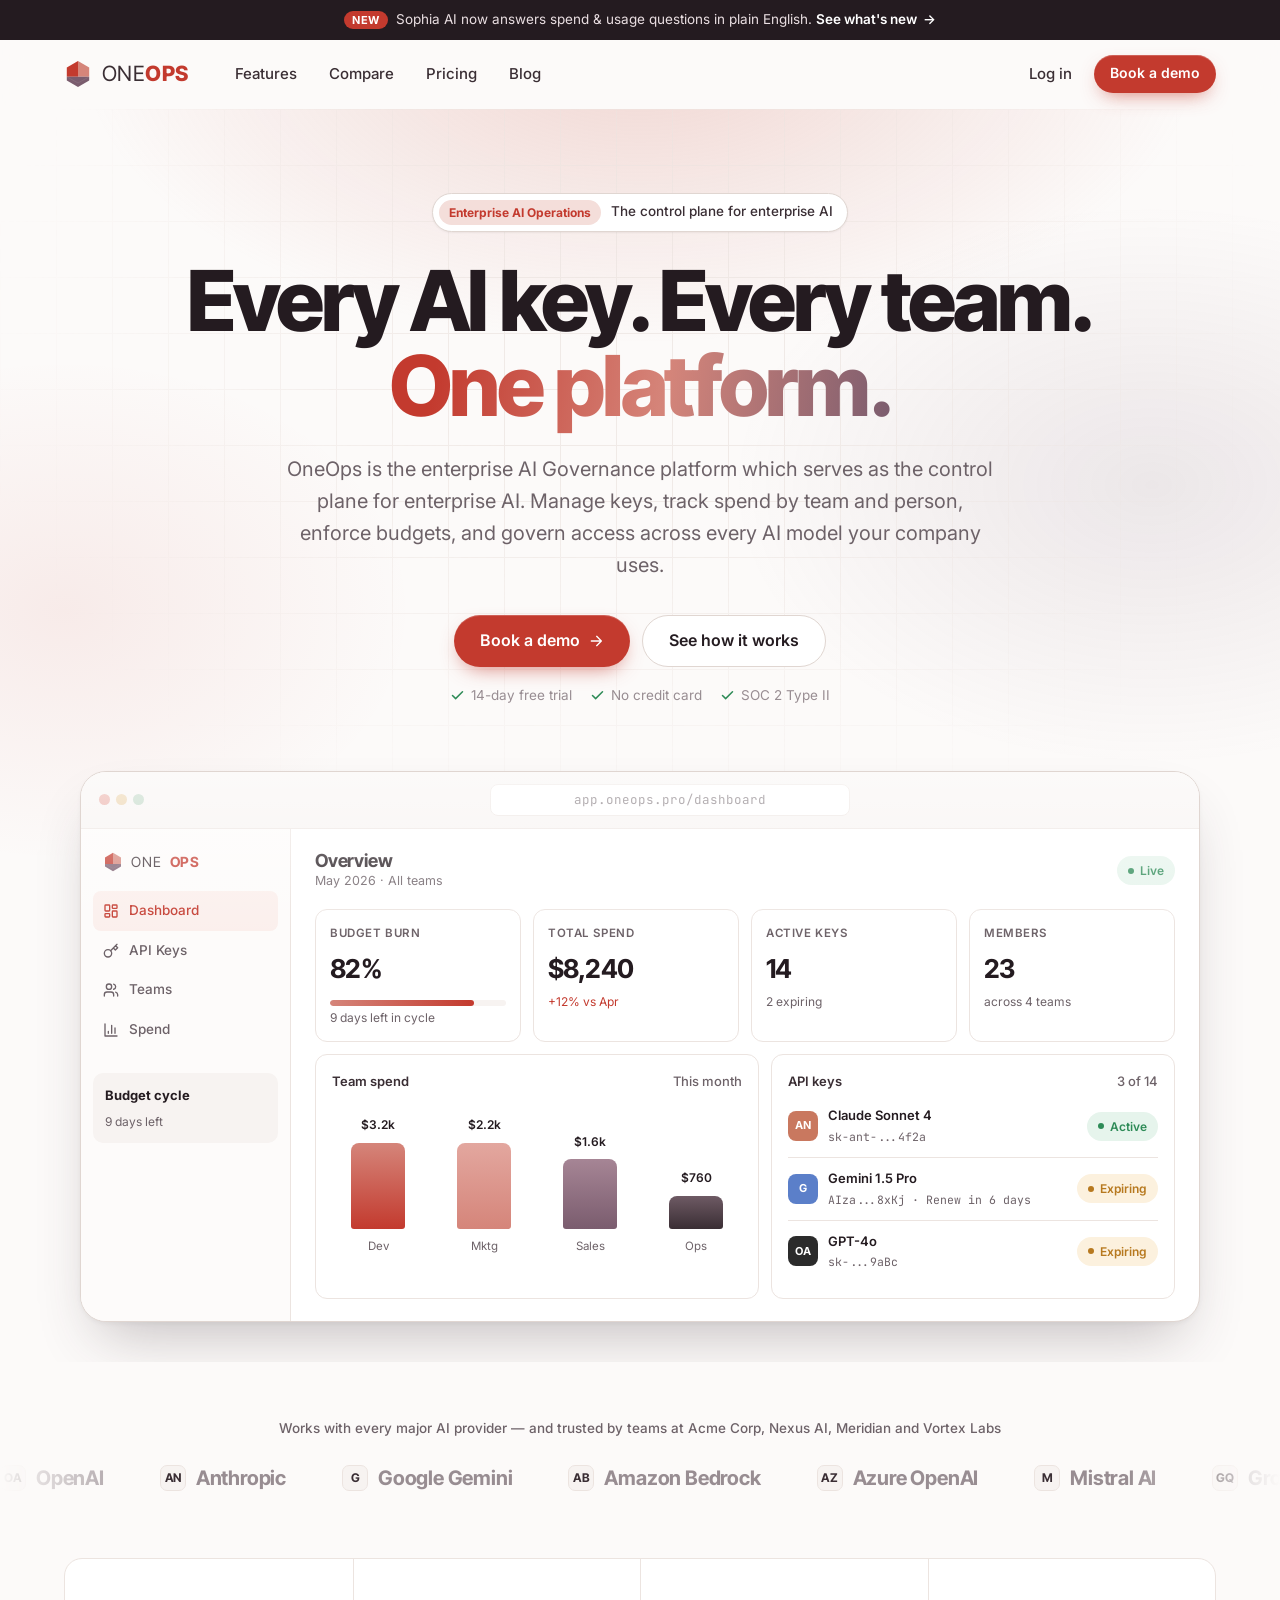
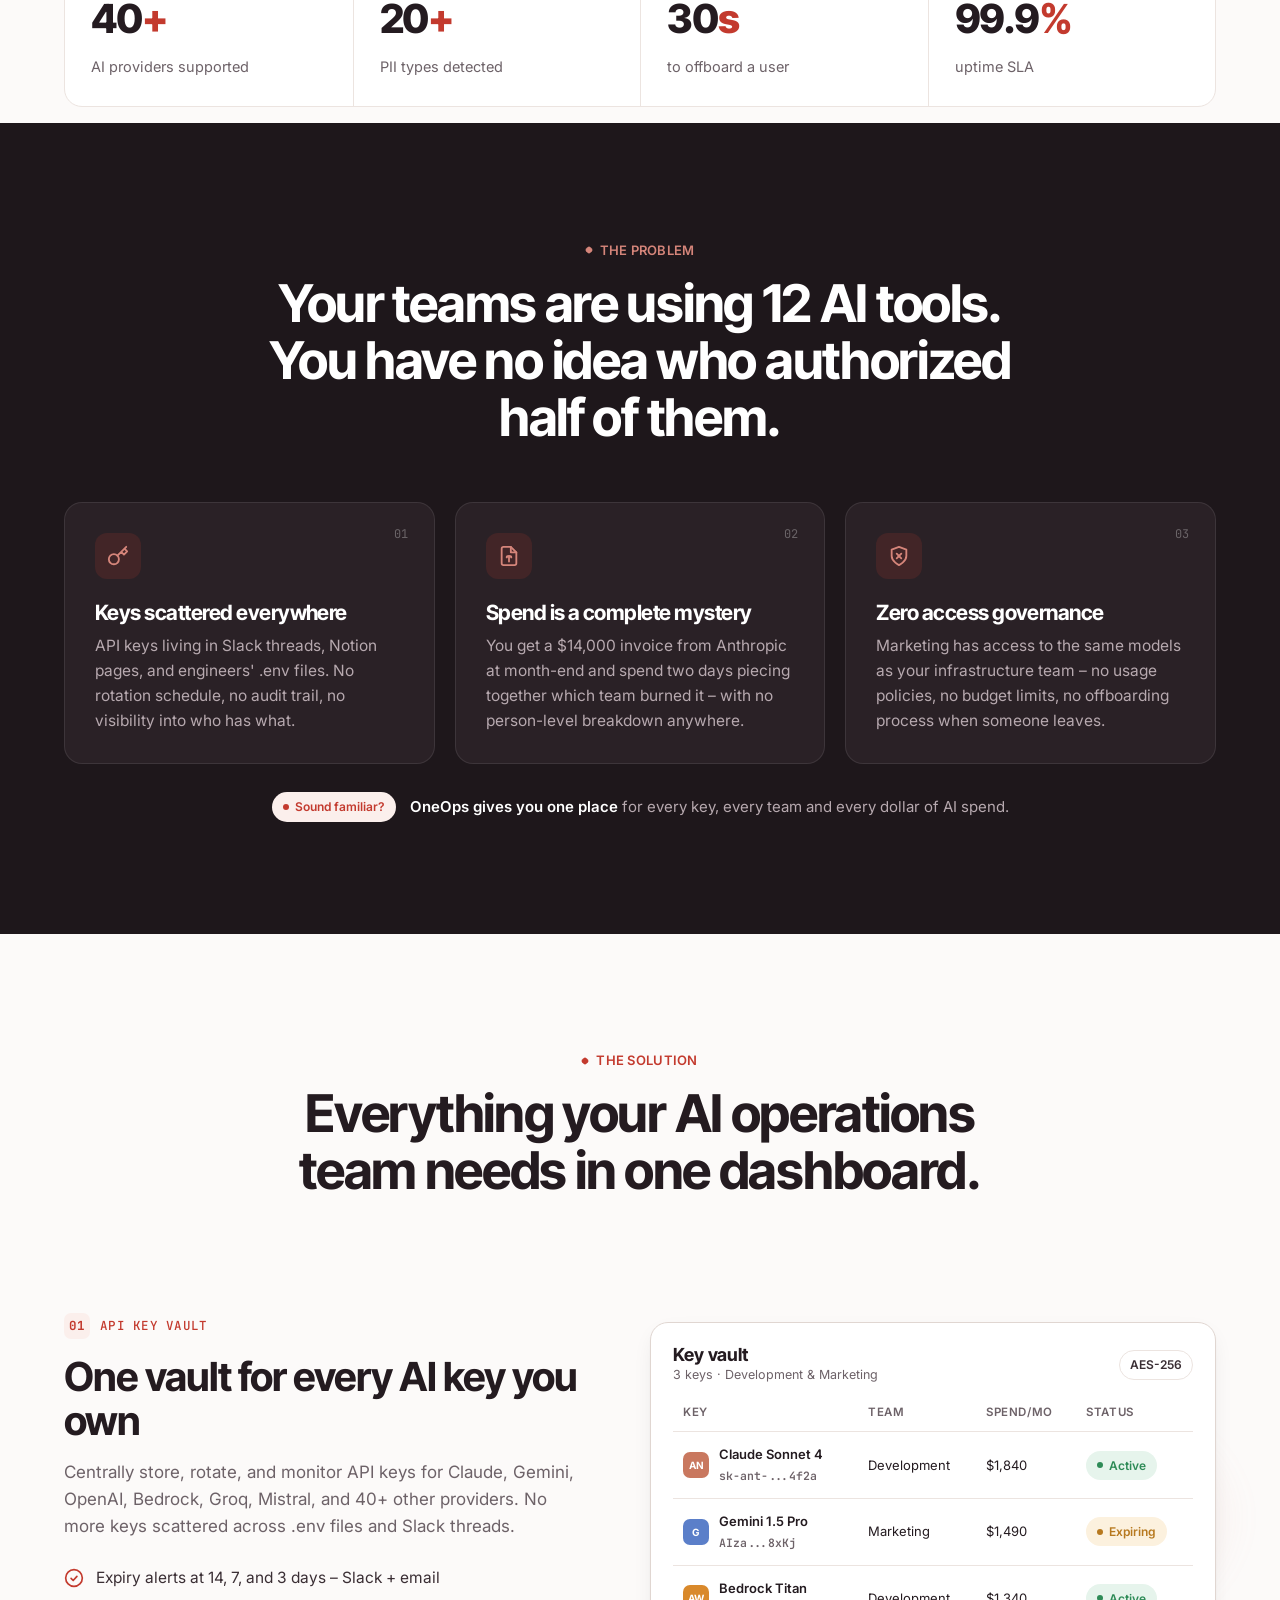
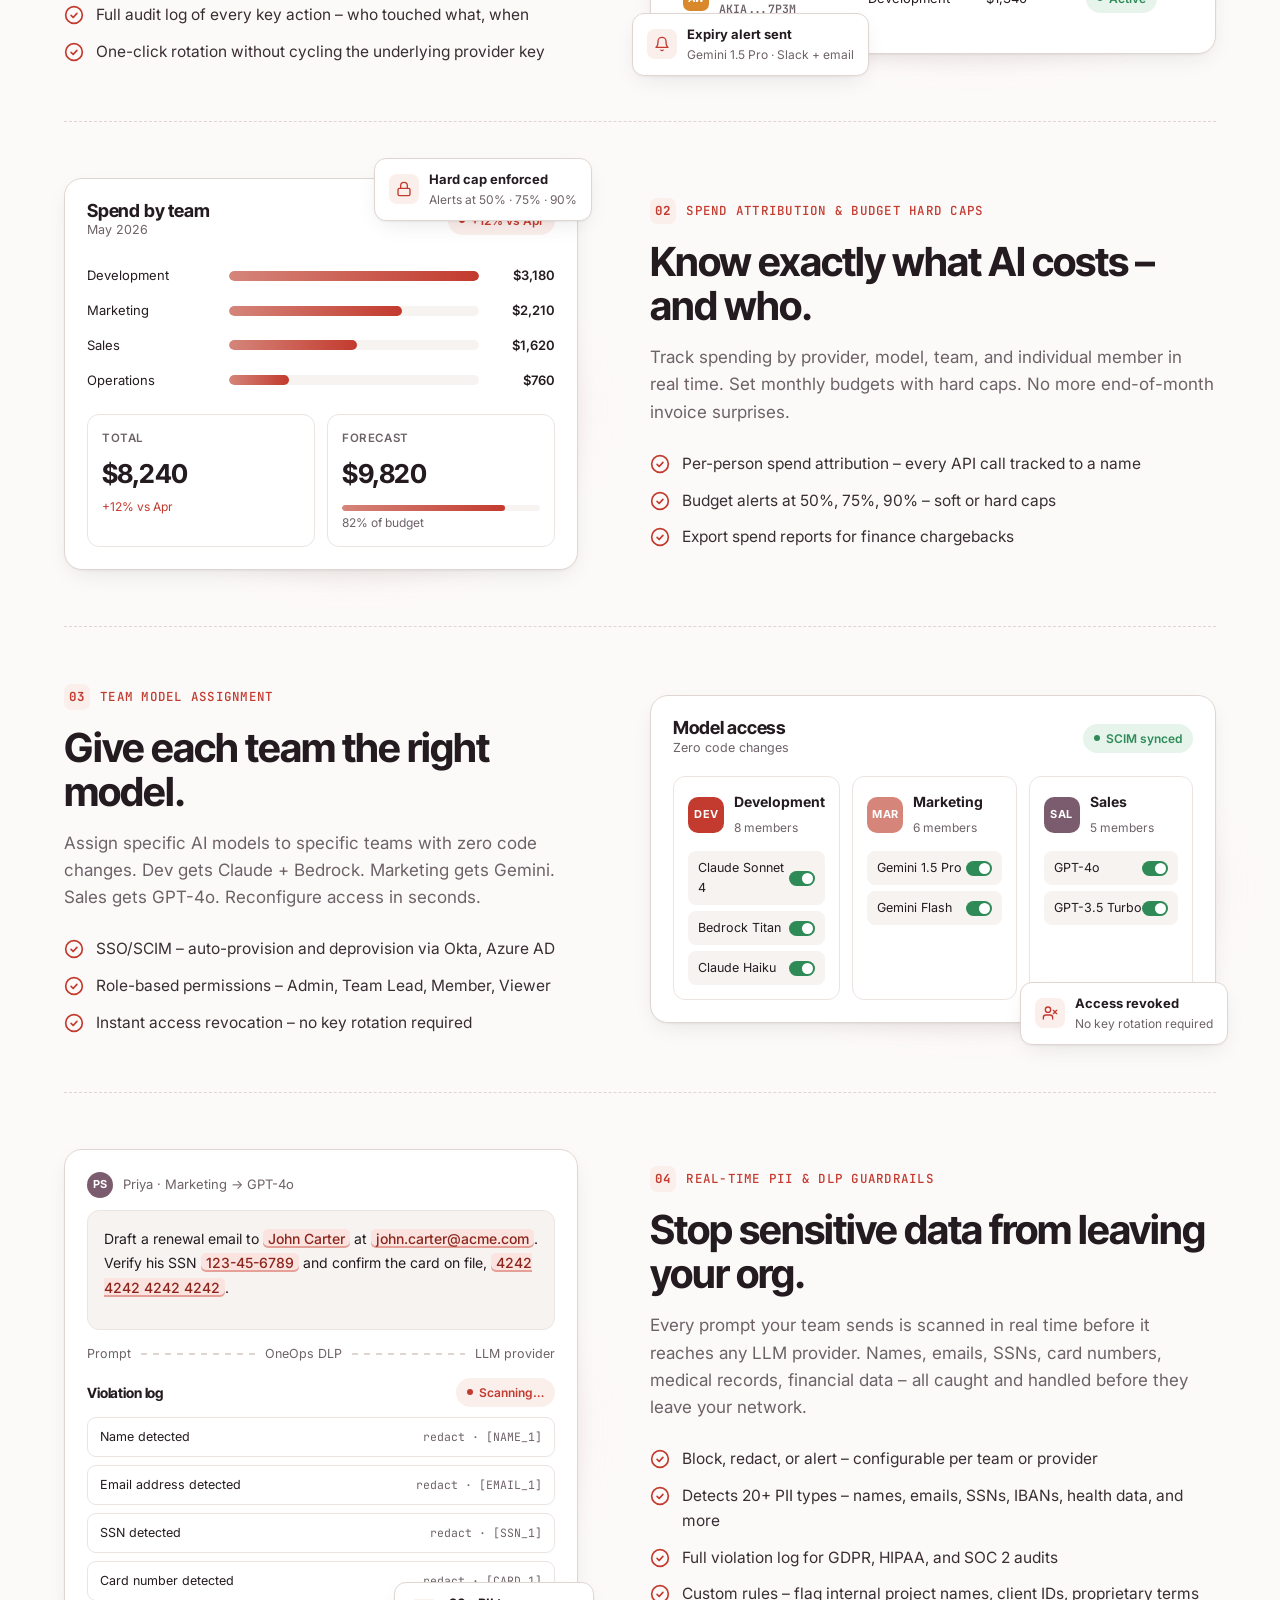
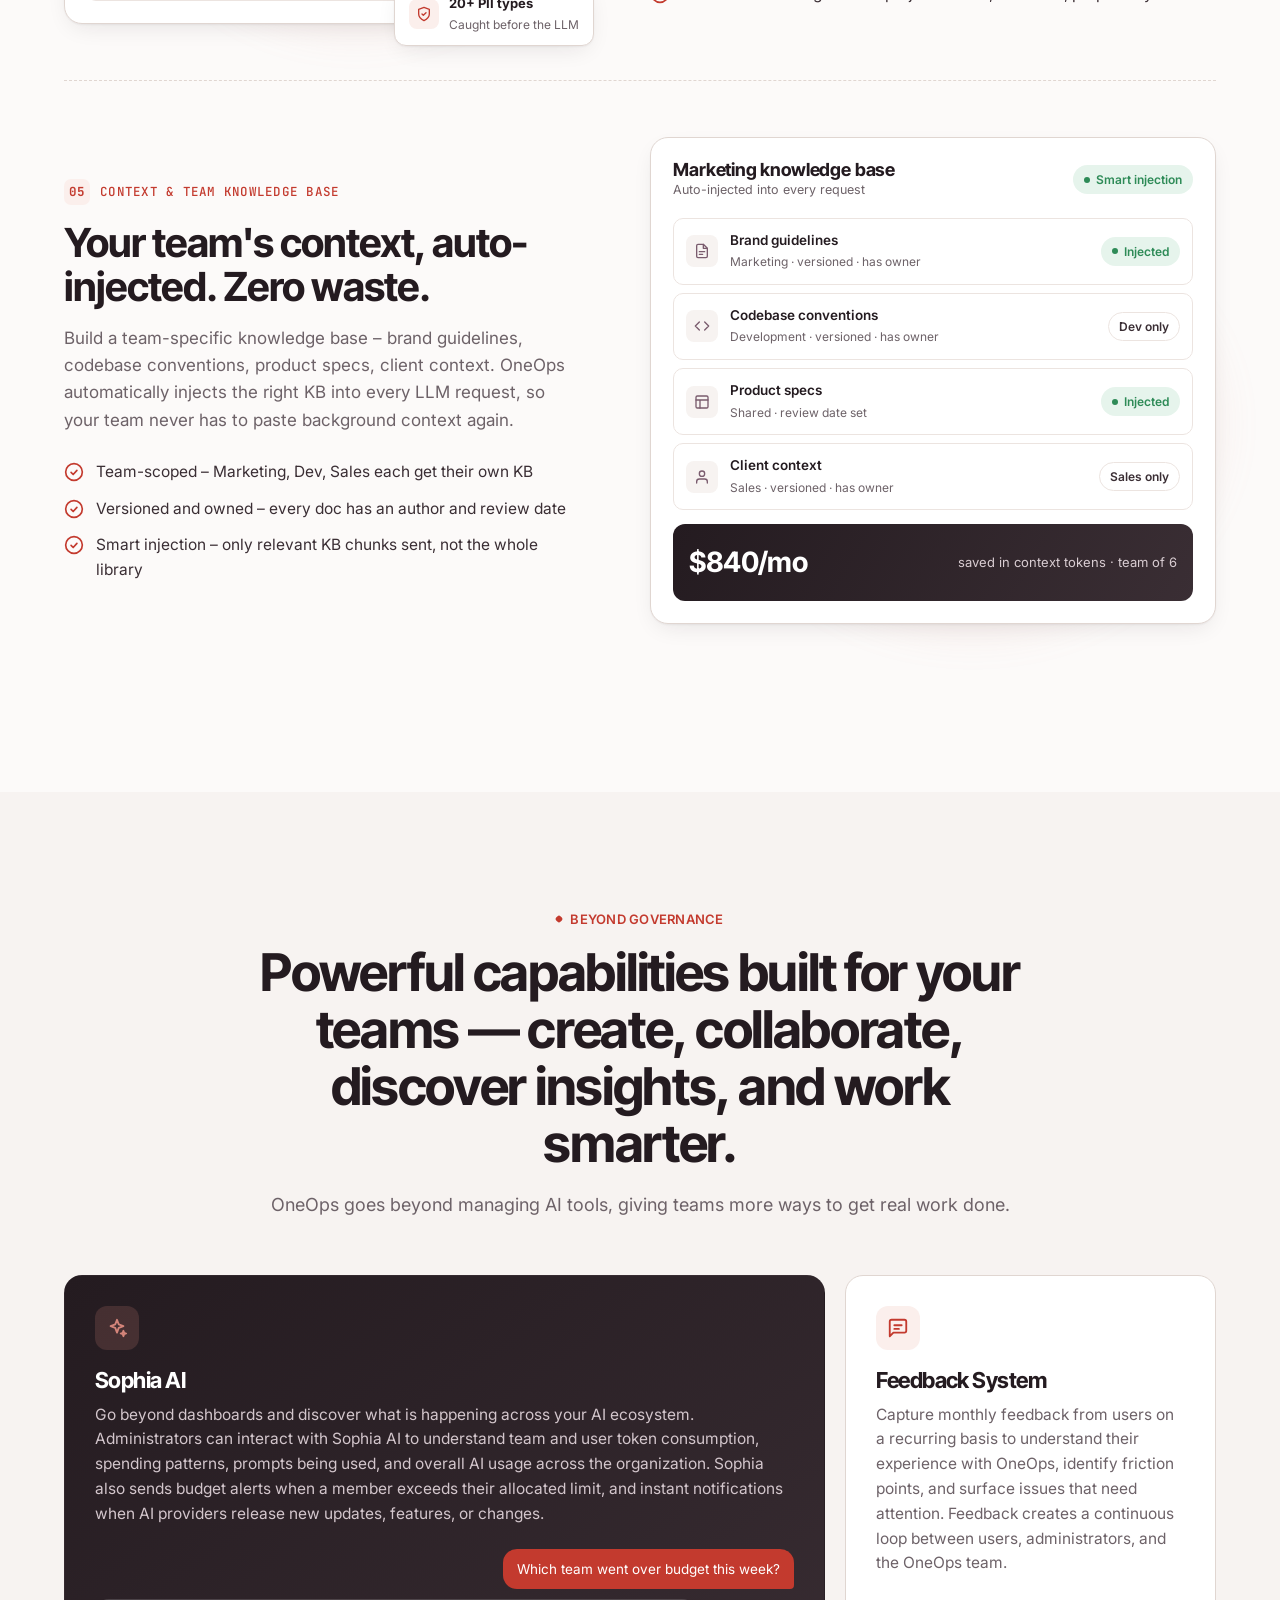
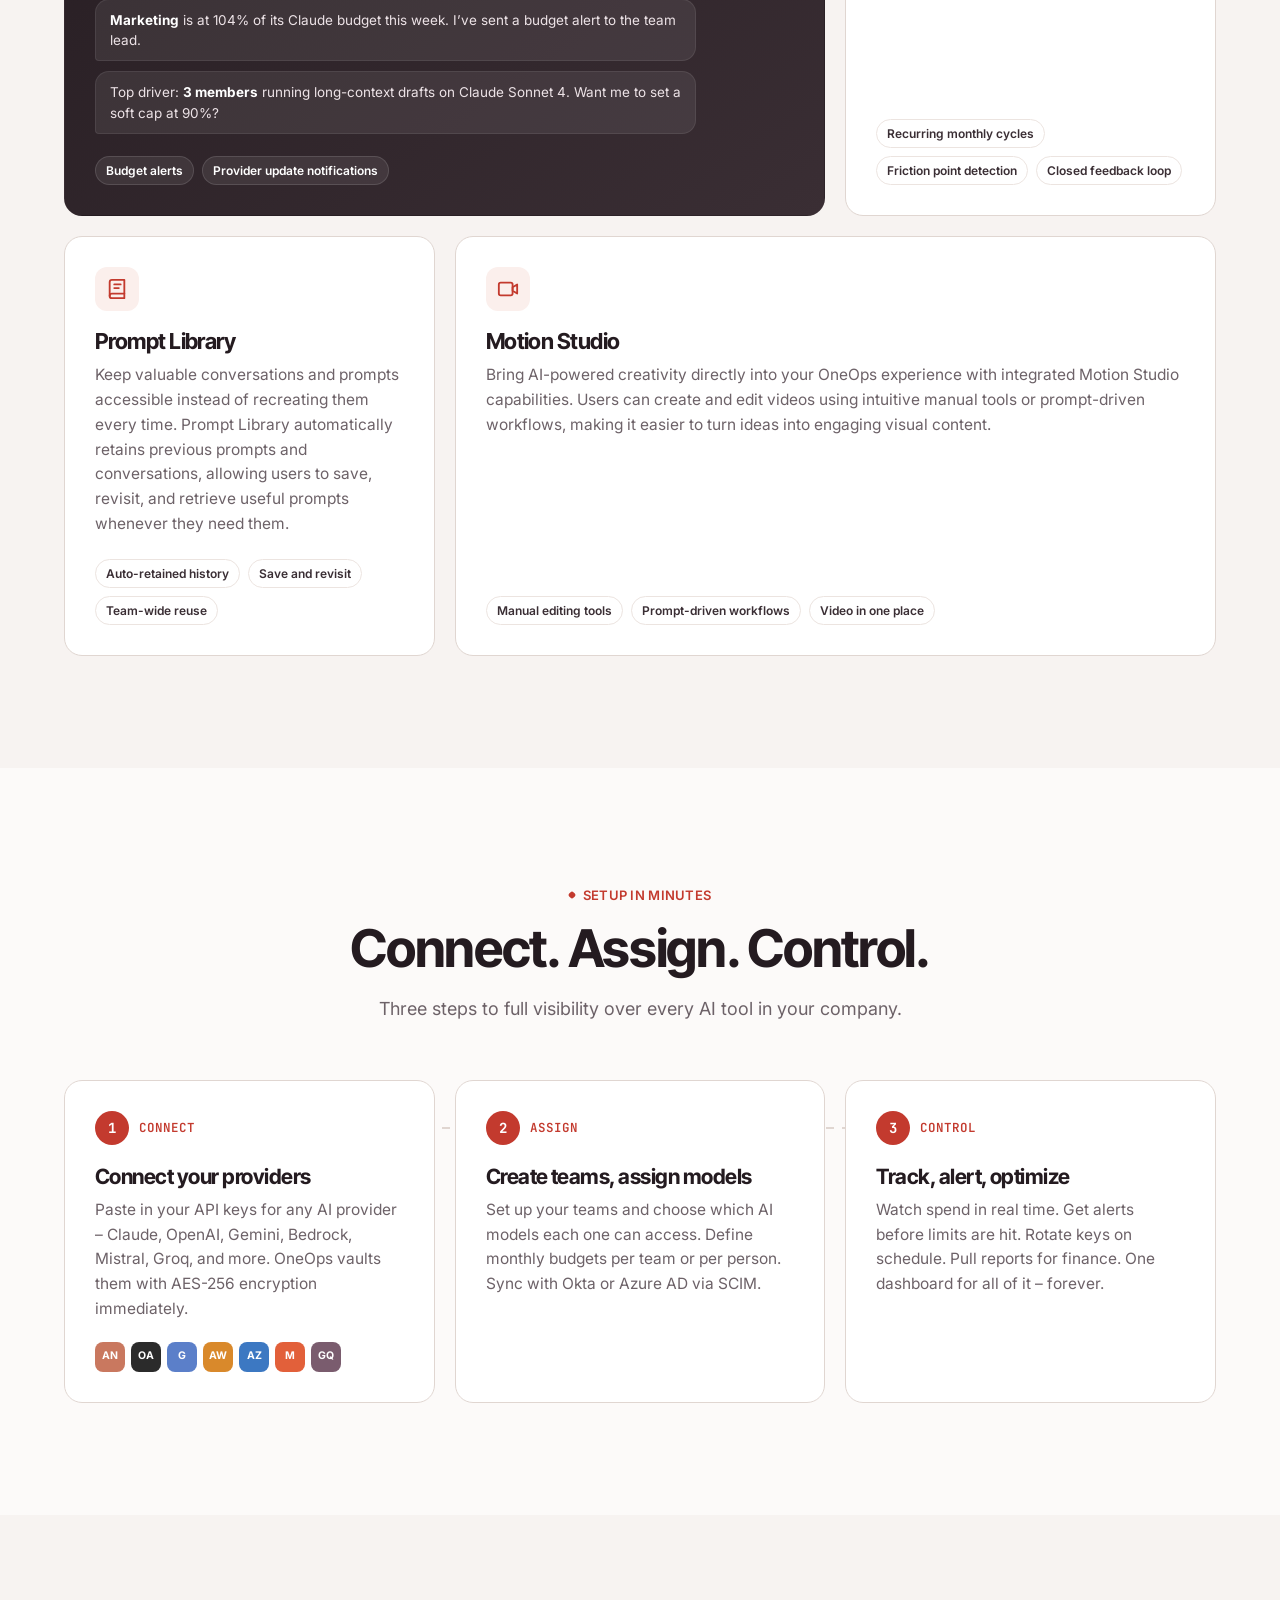
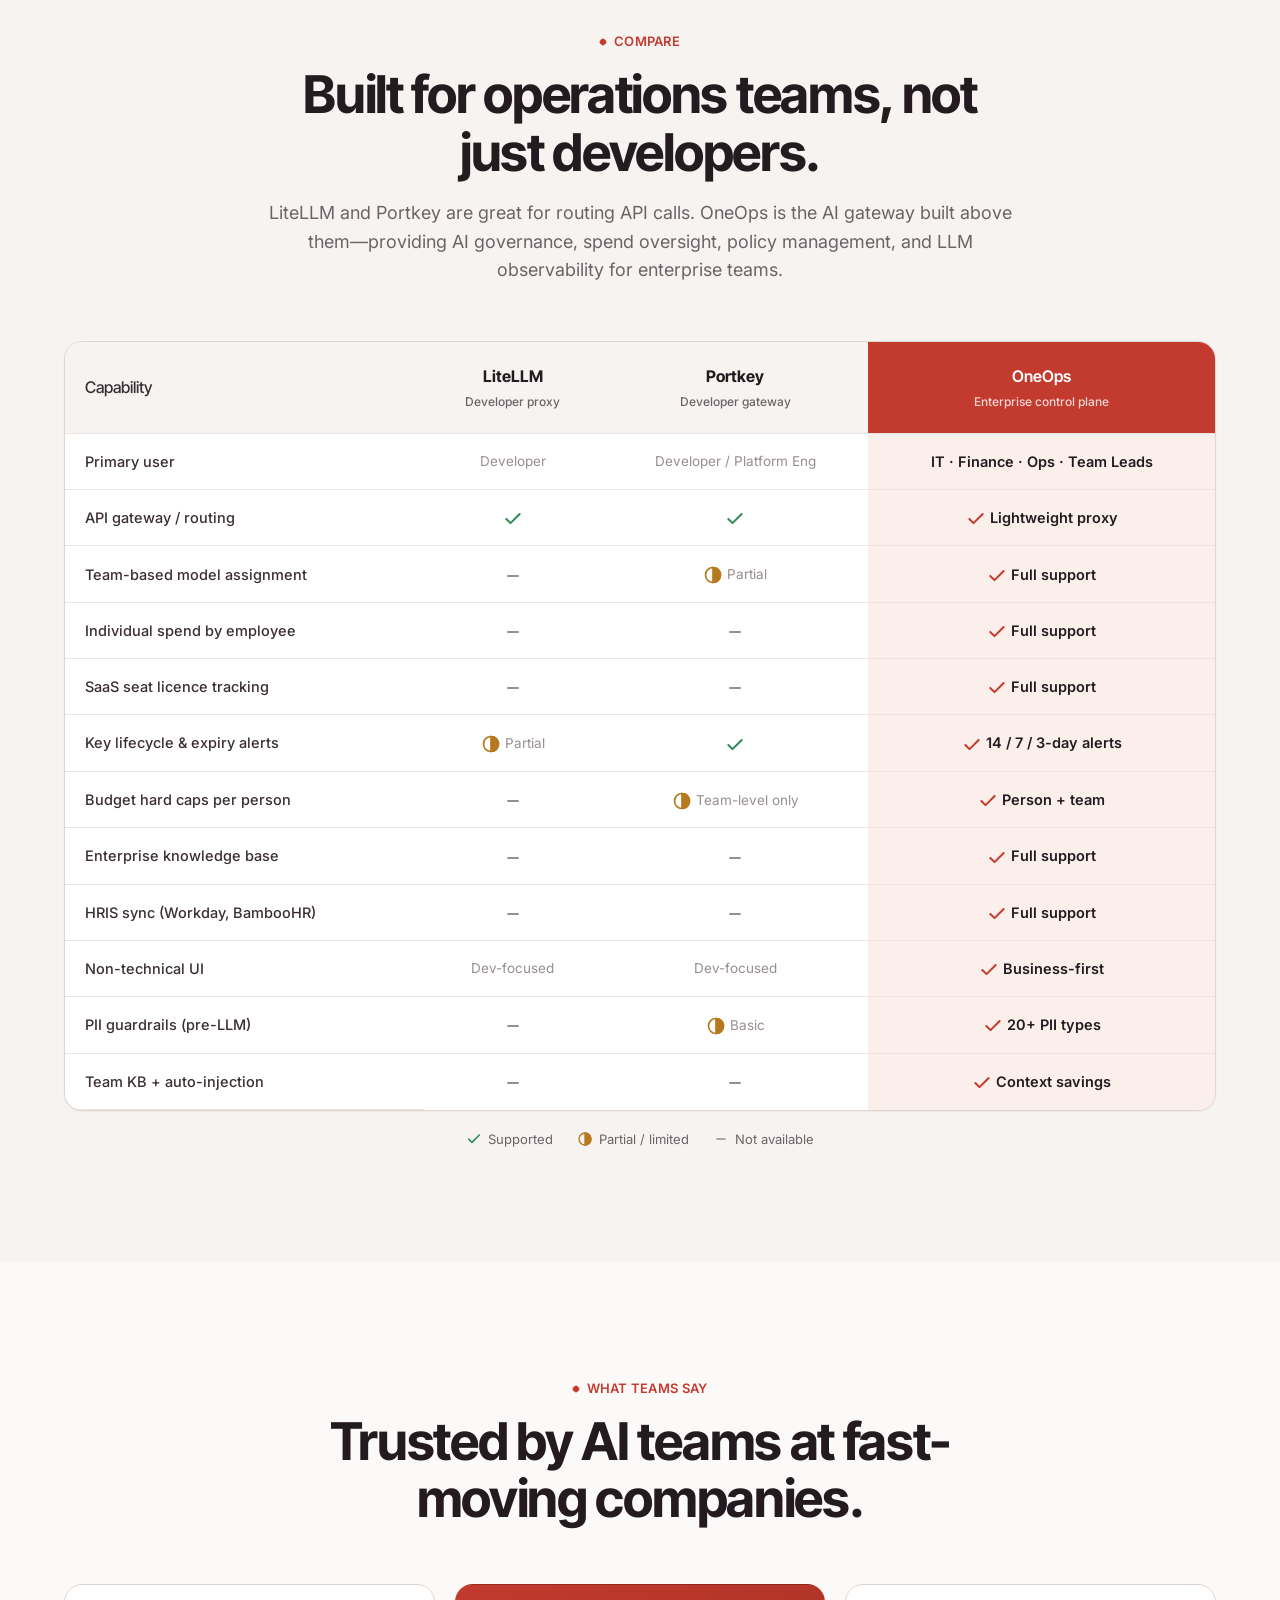
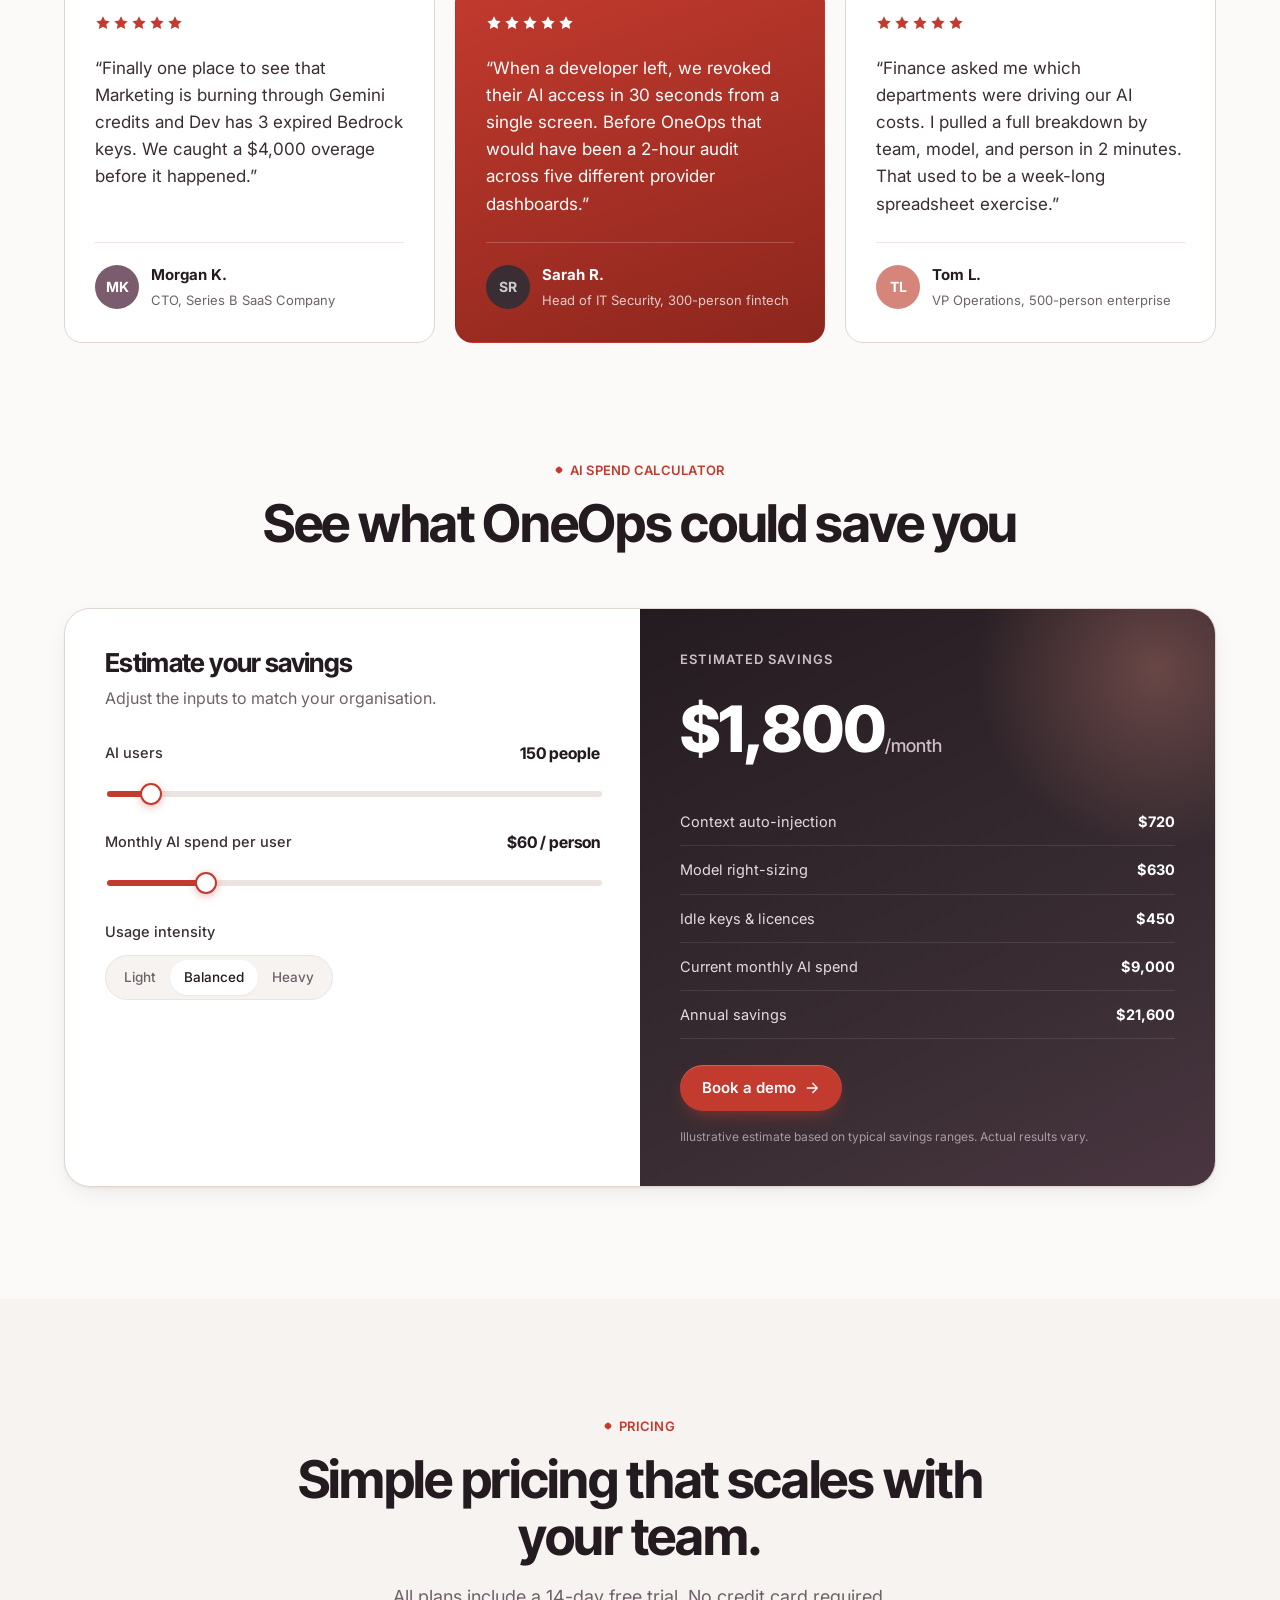
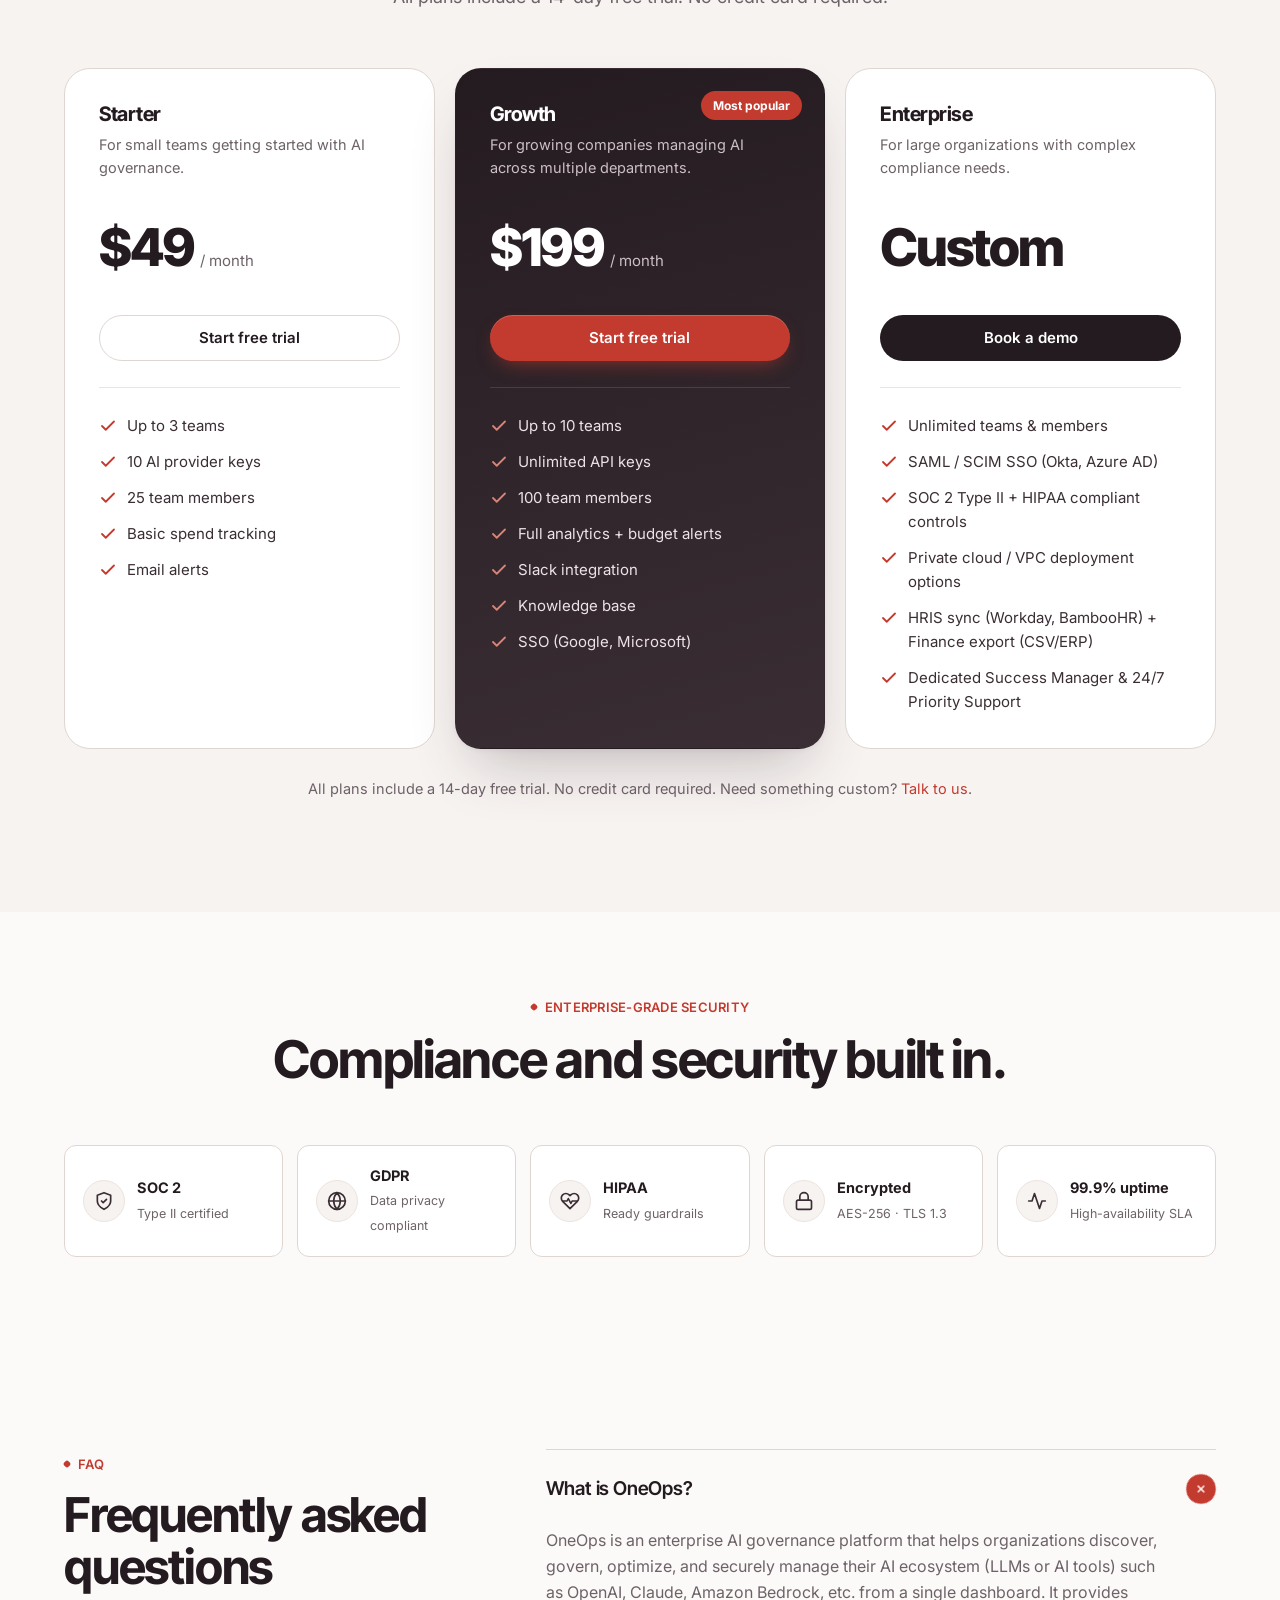
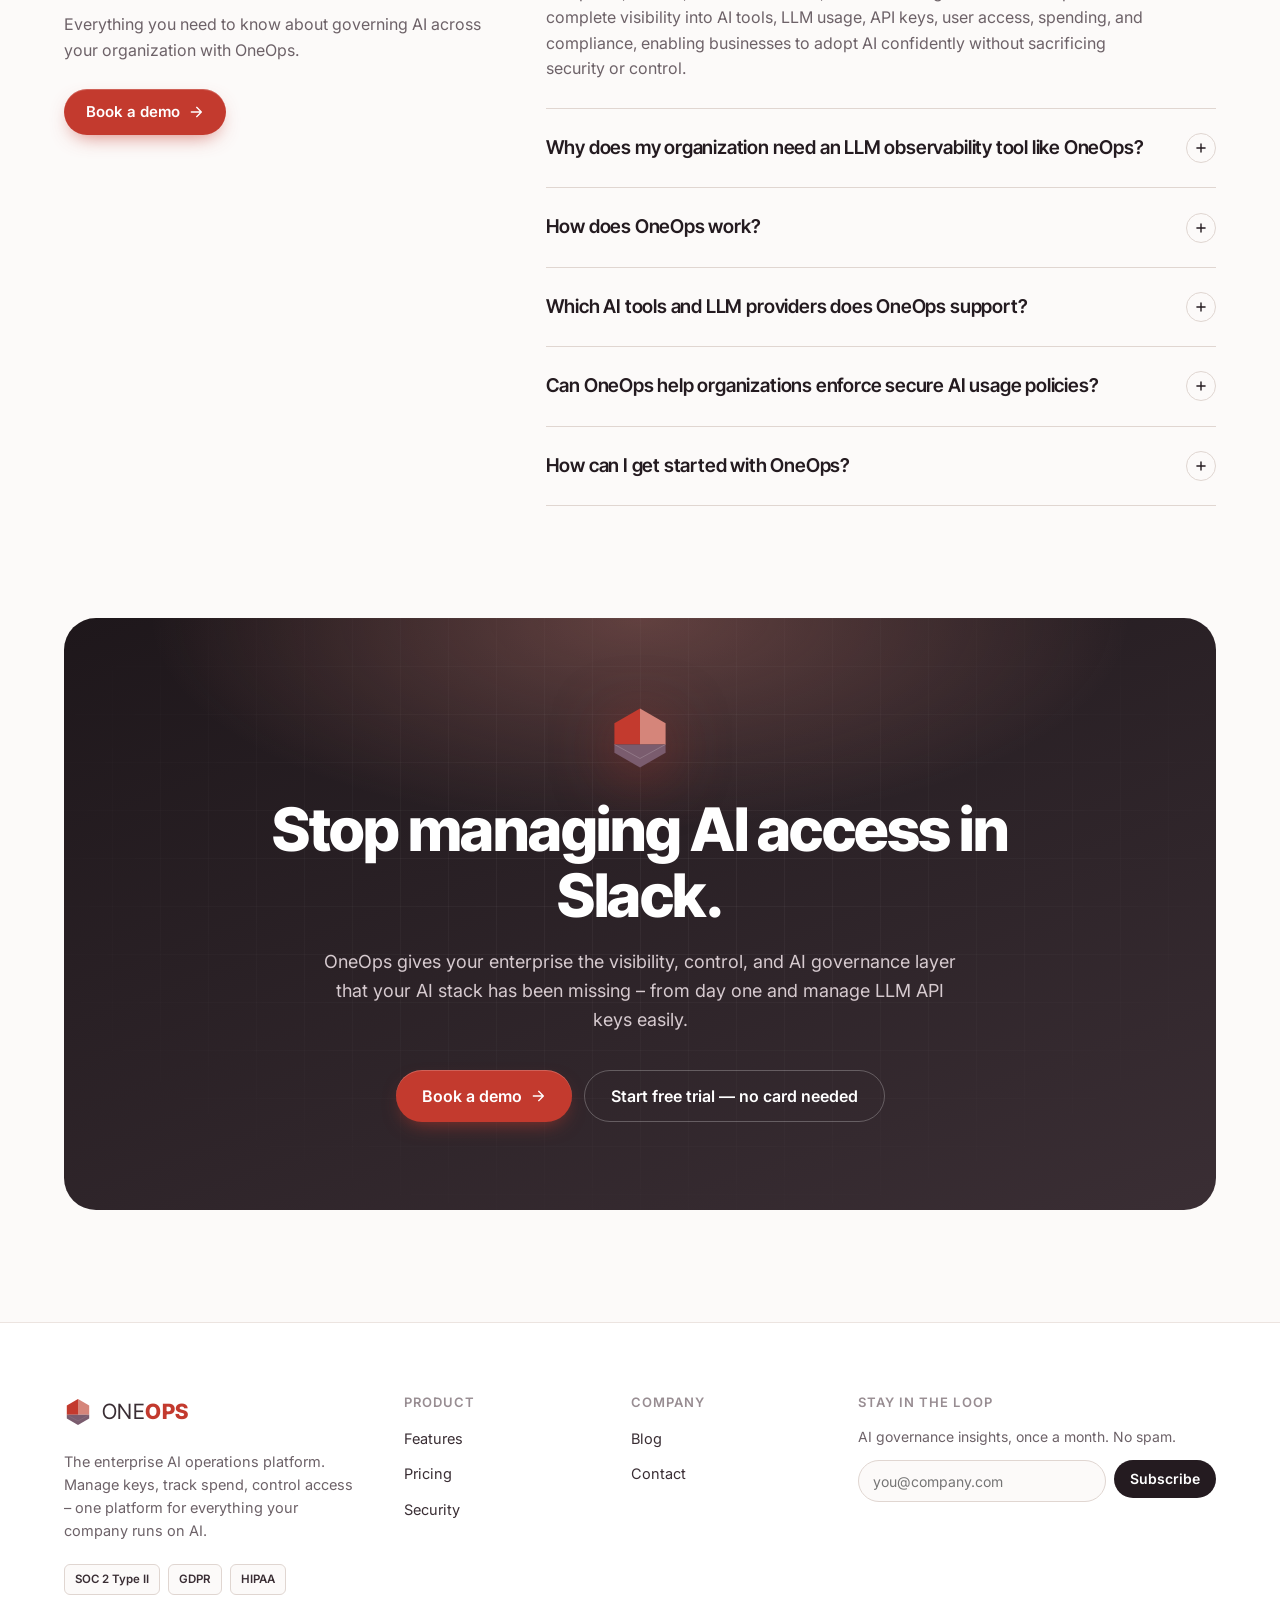
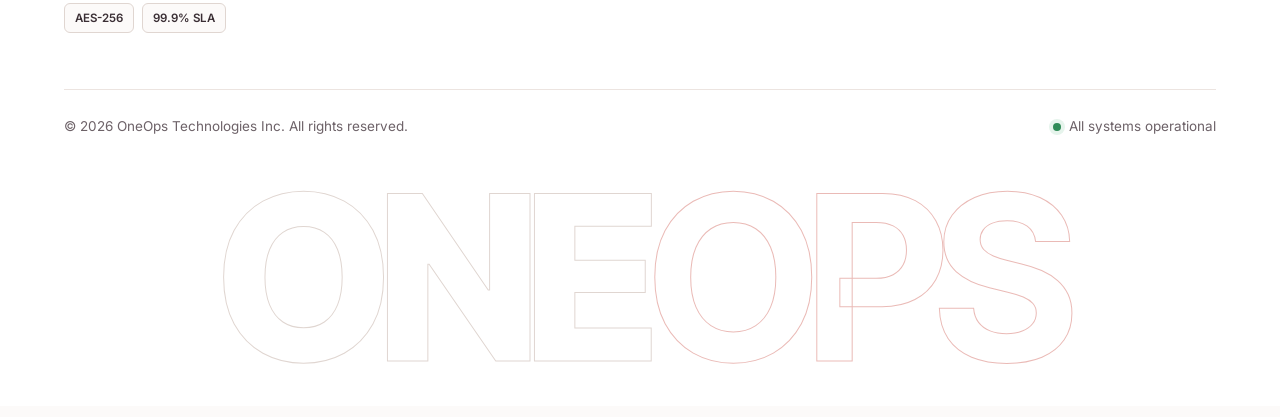
==== commit 3e11d3a3: "Remove dead links and non-functional buttons Drop placeholder footer links, social icons, the empty " ====
--- a/index.html
+++ b/index.html
@@ -888,15 +888,11 @@
       </div>
       <div>
         <h4>Product</h4>
-        <ul><li><a href="features.html">Features</a></li><li><a href="index.html#pricing">Pricing</a></li><li><a href="#">Changelog</a></li><li><a href="#">Docs</a></li><li><a href="index.html#security">Security</a></li></ul>
+        <ul><li><a href="features.html">Features</a></li><li><a href="index.html#pricing">Pricing</a></li><li><a href="index.html#security">Security</a></li></ul>
       </div>
       <div>
         <h4>Company</h4>
-        <ul><li><a href="#">About</a></li><li><a href="blog.html">Blog</a></li><li><a href="#">Careers</a></li><li><a href="#" data-open-demo>Contact</a></li><li><a href="#">Partners</a></li></ul>
-      </div>
-      <div>
-        <h4>Legal</h4>
-        <ul><li><a href="#">Privacy Policy</a></li><li><a href="#">Terms of Service</a></li><li><a href="#">Cookie Policy</a></li><li><a href="#">DPA</a></li></ul>
+        <ul><li><a href="blog.html">Blog</a></li><li><a href="#" data-open-demo>Contact</a></li></ul>
       </div>
       <div class="newsletter">
         <h4>Stay in the loop</h4>
@@ -911,11 +907,6 @@
     <div class="footer-bottom">
       <span>© <span data-year>2026</span> OneOps Technologies Inc. All rights reserved.</span>
       <span class="status-dot">All systems operational</span>
-      <div class="socials">
-        <a href="#" aria-label="LinkedIn"><svg viewBox="0 0 24 24" fill="currentColor"><path d="M4.98 3.5a2.5 2.5 0 1 1 0 5 2.5 2.5 0 0 1 0-5zM3 9h4v12H3zM9 9h3.8v1.7h.05c.53-1 1.83-2.05 3.77-2.05C20.6 8.65 21 11.2 21 14.5V21h-4v-5.8c0-1.4 0-3.2-1.95-3.2S12.8 13.5 12.8 15.1V21H9z"/></svg></a>
-        <a href="#" aria-label="X"><svg viewBox="0 0 24 24" fill="currentColor"><path d="M17.5 3h3.2l-7 8 8.2 10h-6.4l-5-6.2L4.8 21H1.6l7.5-8.6L1.2 3h6.6l4.5 5.7zm-1.1 16.2h1.8L6.7 4.7H4.8z"/></svg></a>
-        <a href="#" aria-label="GitHub"><svg viewBox="0 0 24 24" fill="currentColor"><path d="M12 2a10 10 0 0 0-3.16 19.49c.5.09.68-.22.68-.48v-1.7c-2.78.6-3.37-1.34-3.37-1.34-.45-1.16-1.11-1.47-1.11-1.47-.91-.62.07-.6.07-.6 1 .07 1.53 1.03 1.53 1.03.9 1.52 2.34 1.08 2.91.83.09-.65.35-1.08.63-1.33-2.22-.25-4.55-1.11-4.55-4.94 0-1.09.39-1.98 1.03-2.68-.1-.25-.45-1.27.1-2.64 0 0 .84-.27 2.75 1.02a9.6 9.6 0 0 1 5 0c1.91-1.3 2.75-1.02 2.75-1.02.55 1.37.2 2.39.1 2.64.64.7 1.03 1.59 1.03 2.68 0 3.84-2.34 4.68-4.57 4.93.36.31.68.92.68 1.85v2.74c0 .27.18.58.69.48A10 10 0 0 0 12 2z"/></svg></a>
-      </div>
     </div>
     <div class="footer-word" aria-hidden="true">ONE<b>OPS</b></div>
   </div>
--- a/css/style.css
+++ b/css/style.css
@@ -569,7 +569,7 @@
 
 /* Footer */
 .footer { border-top: 1px solid var(--line); padding: 72px 0 36px; background: var(--surface); }
-.footer-top { display: grid; grid-template-columns: 1.6fr repeat(3, 1fr) 1.4fr; gap: 40px; }
+.footer-top { display: grid; grid-template-columns: 1.6fr repeat(2, 1fr) 1.4fr; gap: 40px; }
 .footer-brand p { color: var(--muted); font-size: 14.5px; margin-top: 16px; max-width: 300px; }
 .footer h4 { font-family: var(--font); font-size: 13px; text-transform: uppercase; letter-spacing: .08em; color: var(--muted-2); margin-bottom: 16px; font-weight: 600; }
 .footer ul { display: grid; gap: 10px; }
@@ -763,8 +763,8 @@
 
 /* ---------- Responsive ---------- */
 @media (max-width: 1080px) {
-  .footer-top { grid-template-columns: 1fr 1fr 1fr; }
-  .footer-brand, .newsletter { grid-column: span 3; }
+  .footer-top { grid-template-columns: 1fr 1fr; }
+  .footer-brand, .newsletter { grid-column: span 2; }
   .trust { grid-template-columns: repeat(3, 1fr); }
   .feature { gap: 48px; }
   .tabs-wrap { grid-template-columns: 1fr; }
